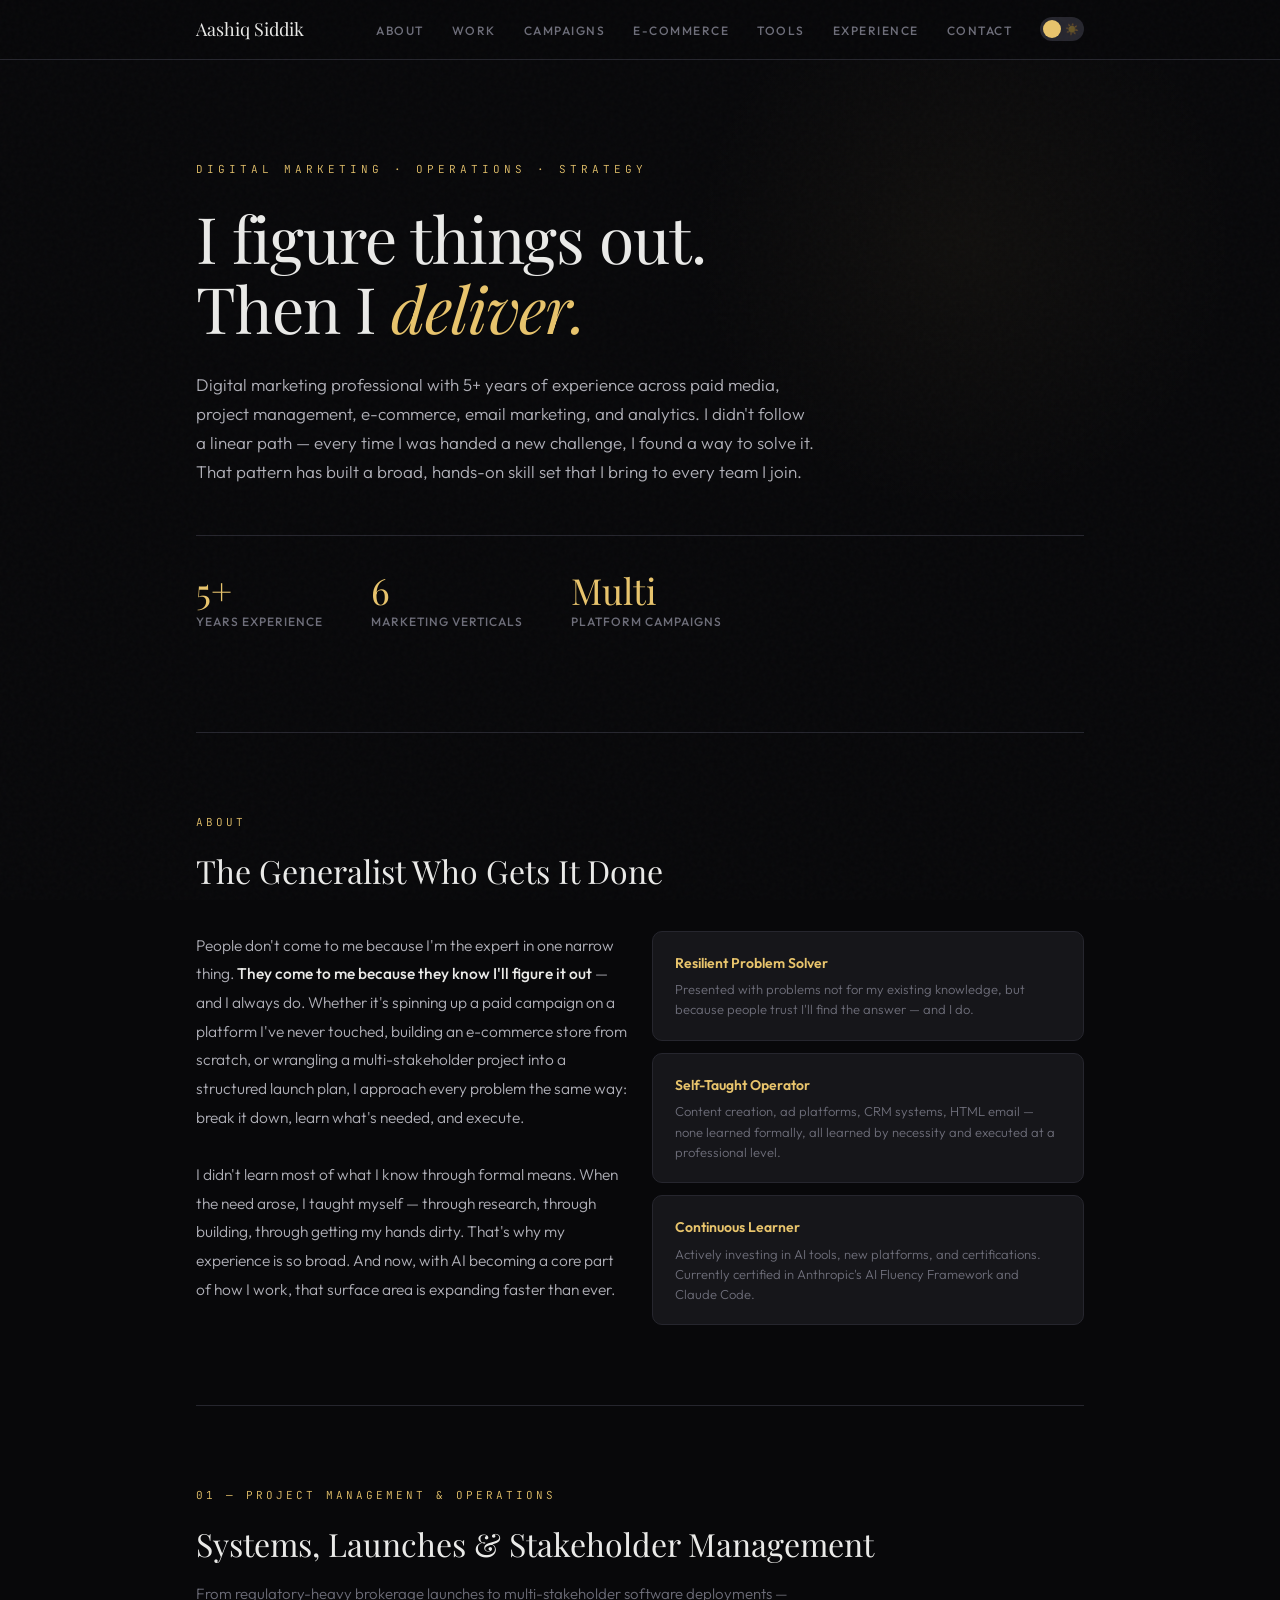
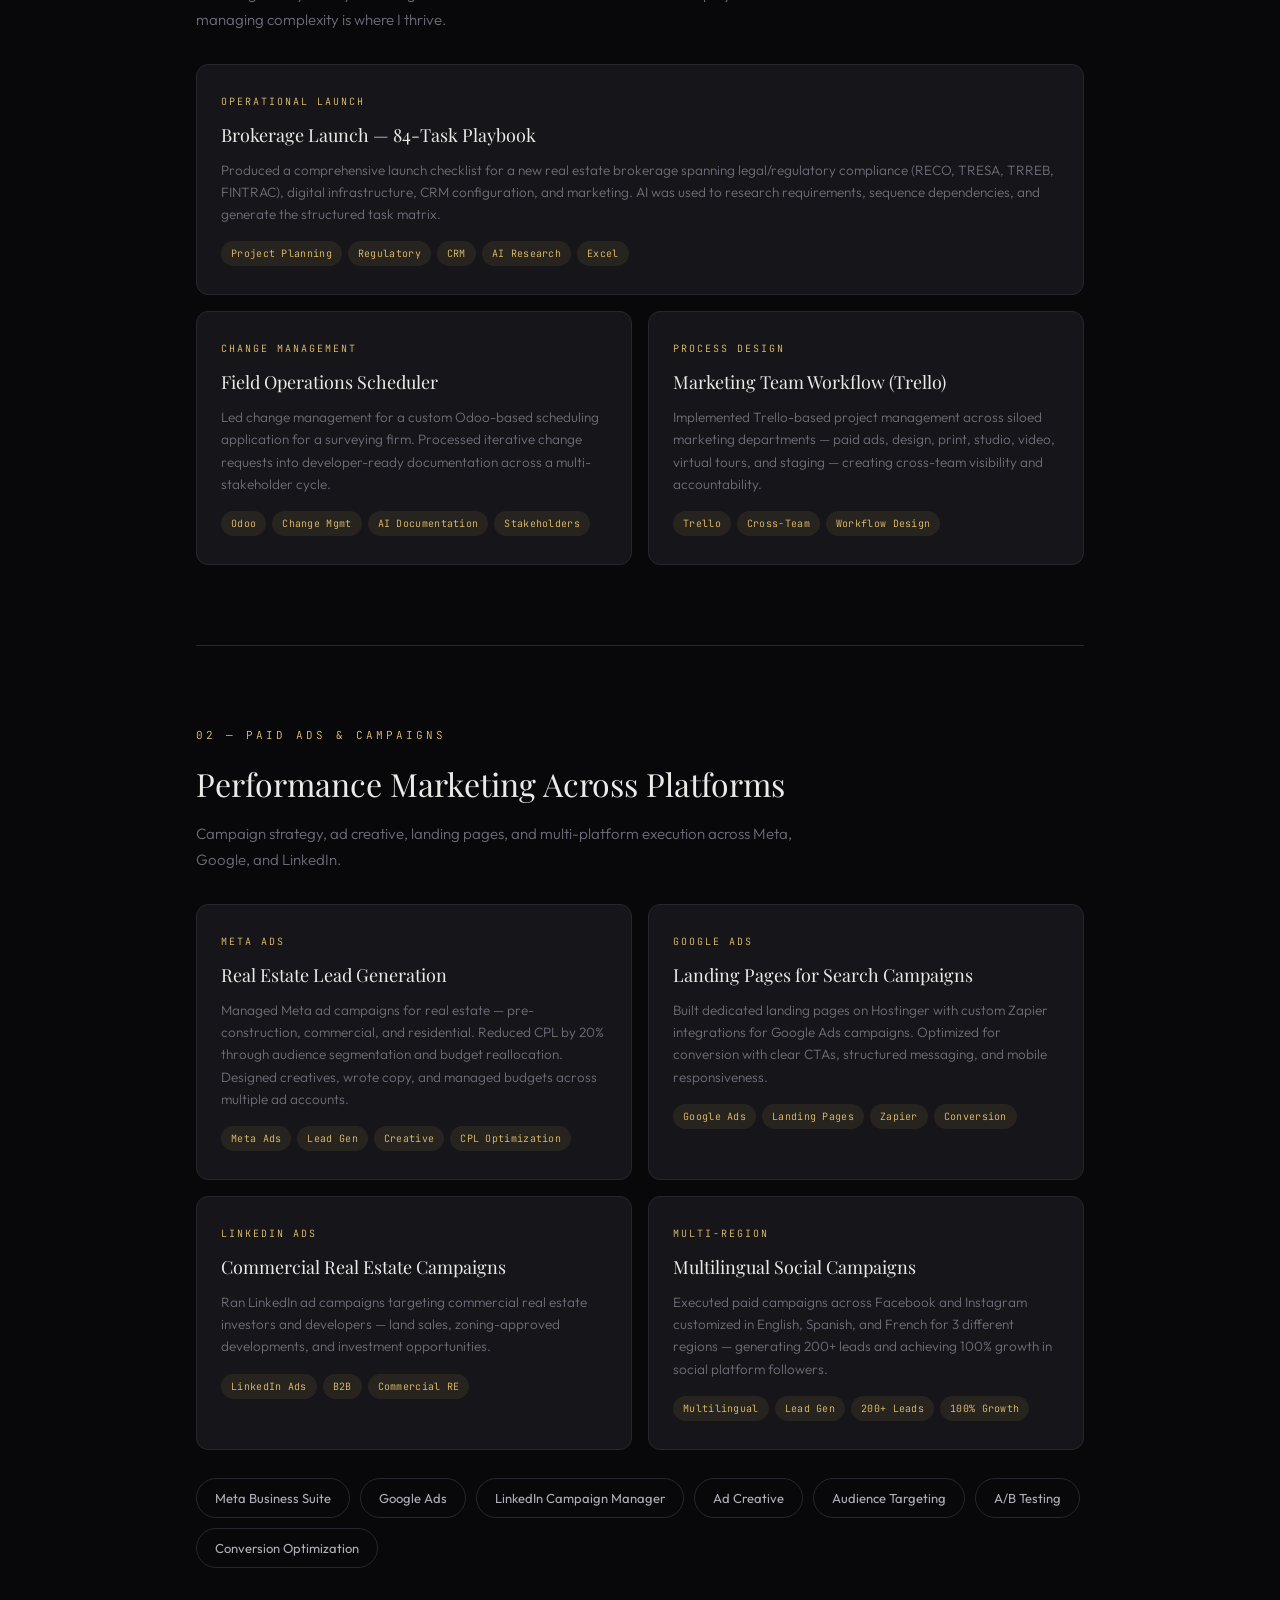
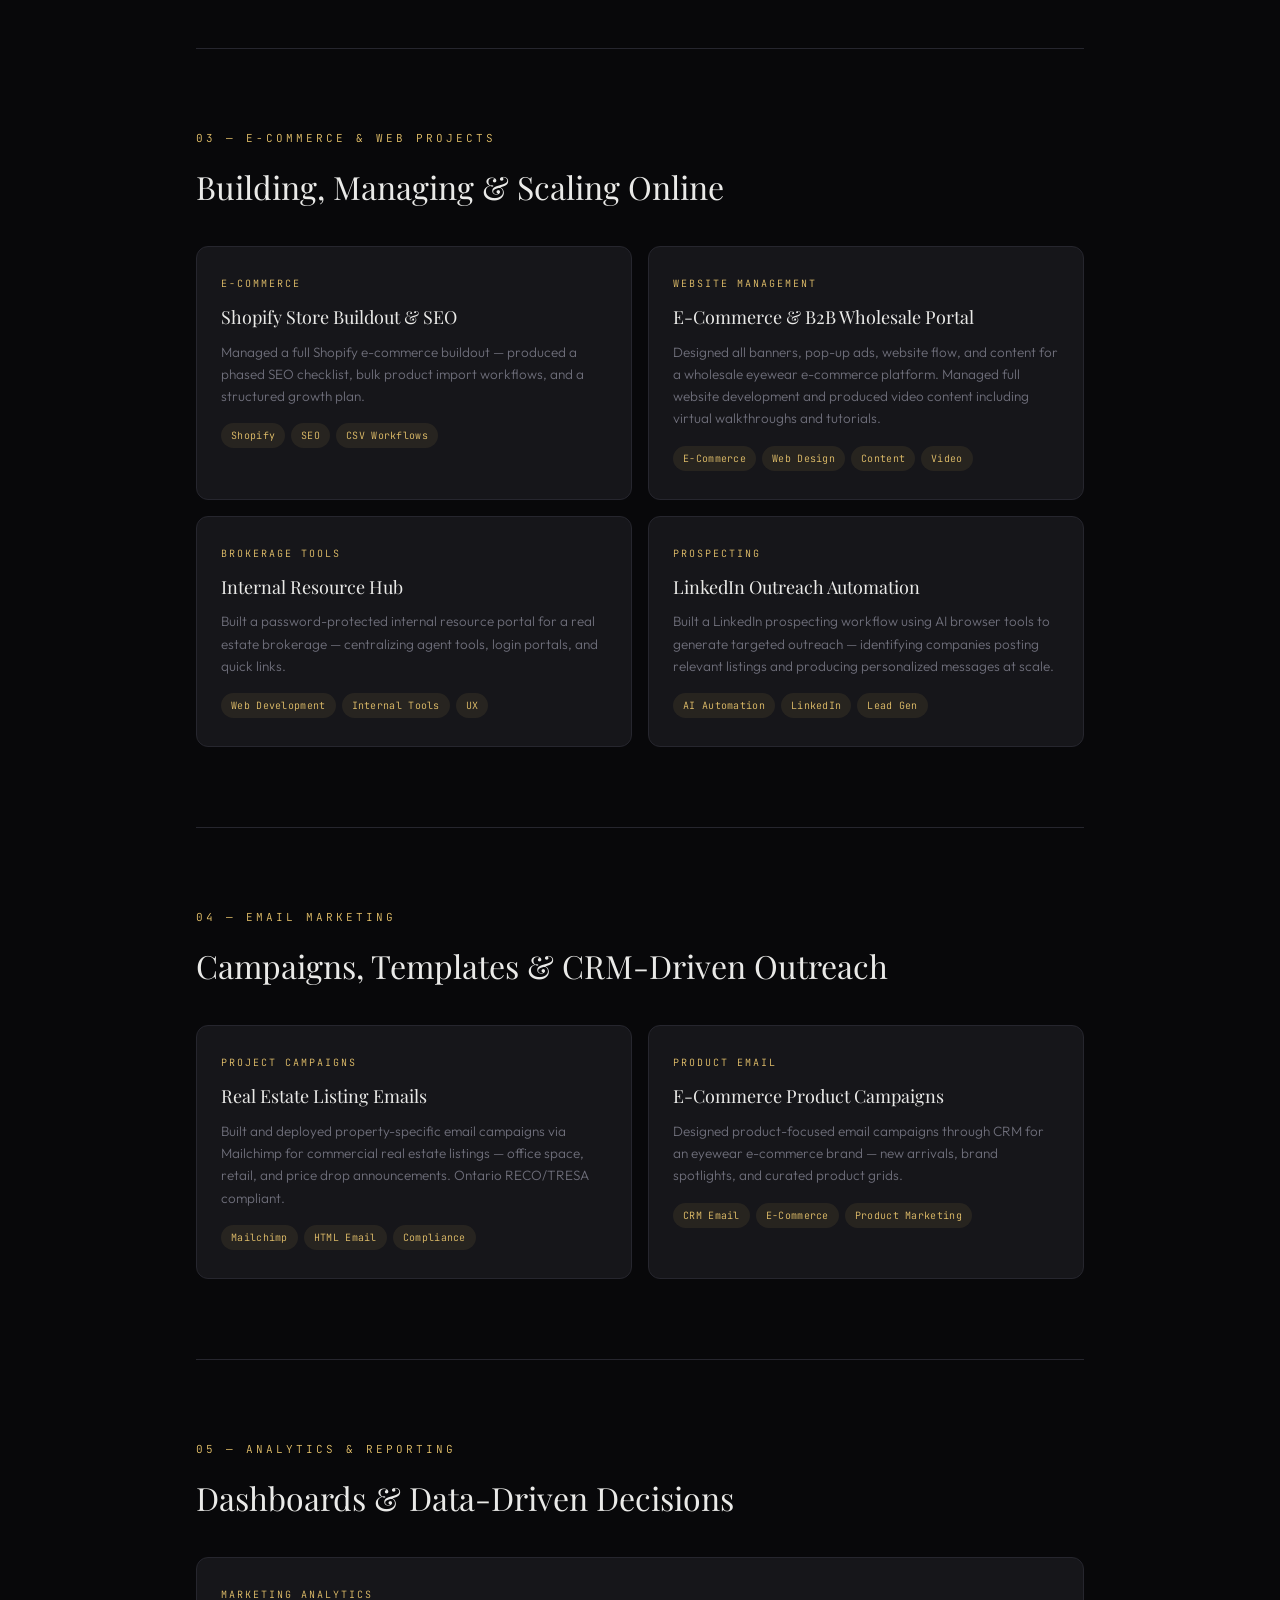
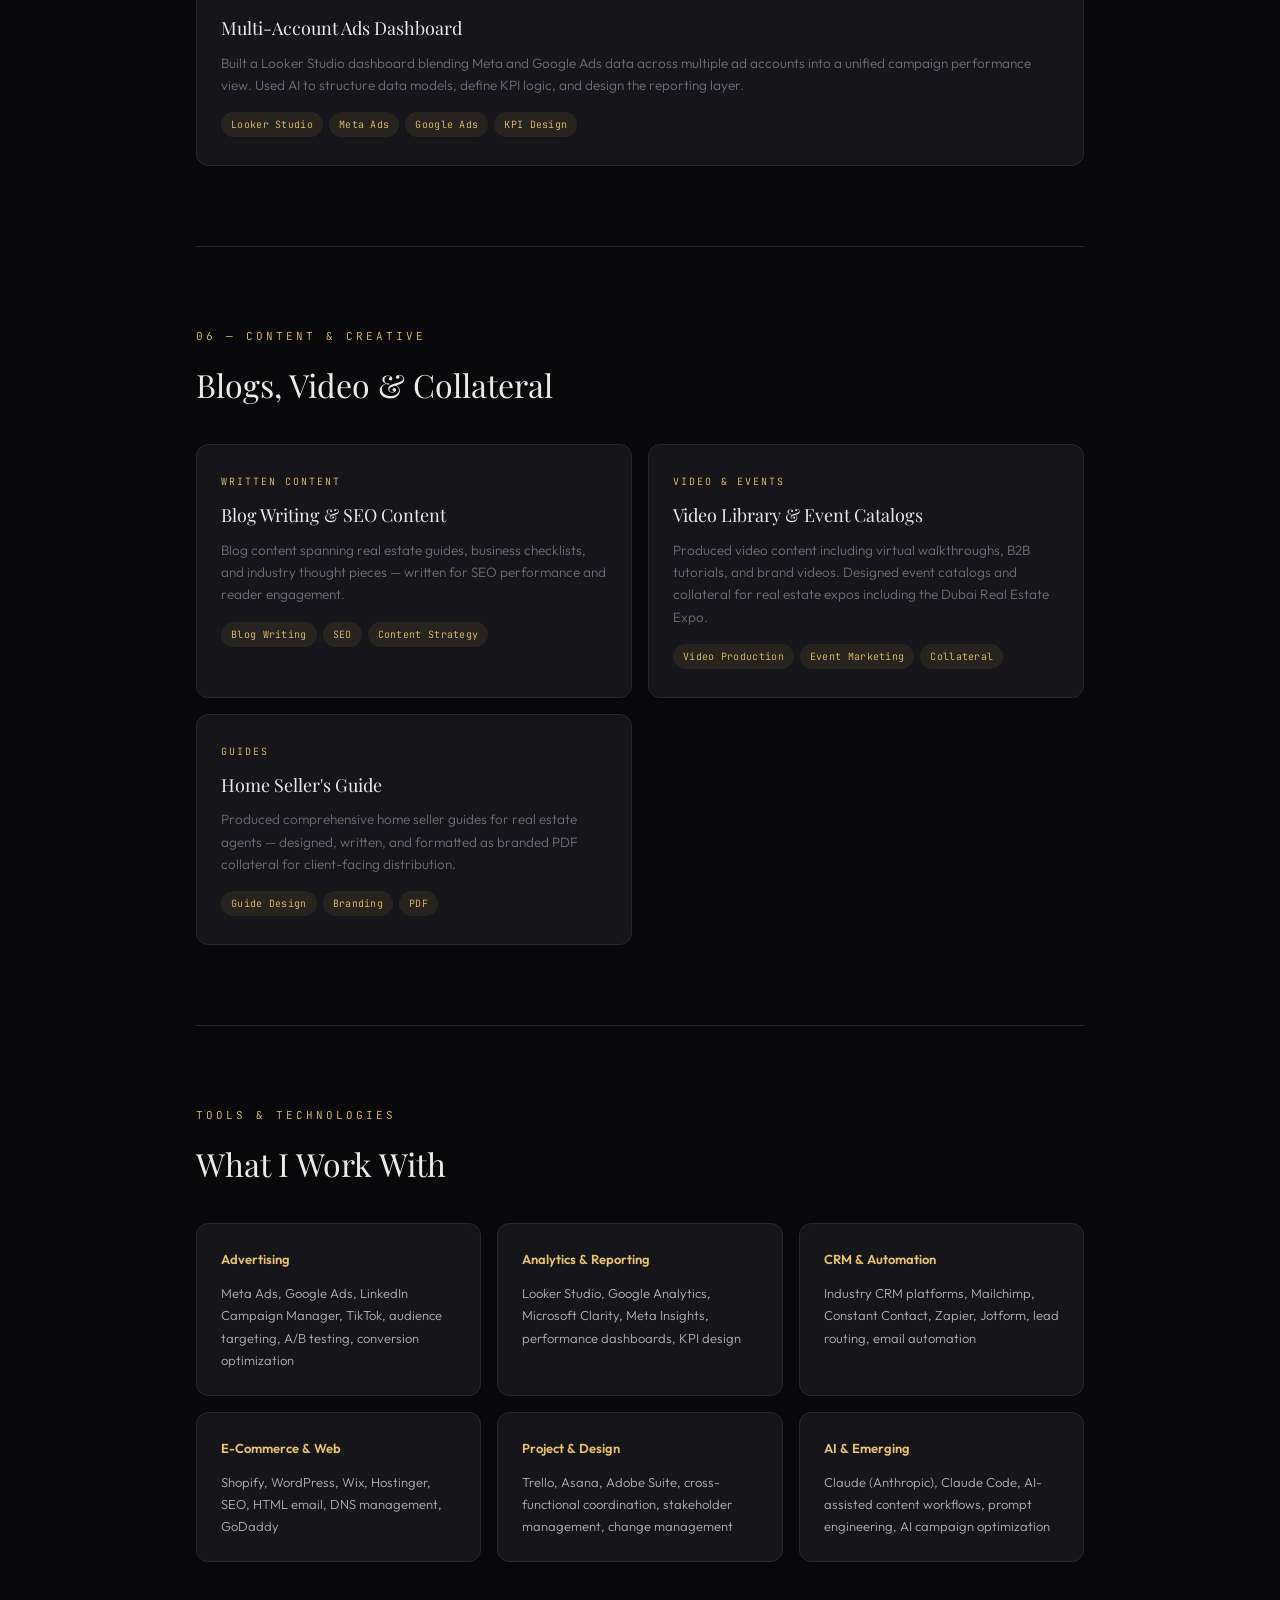
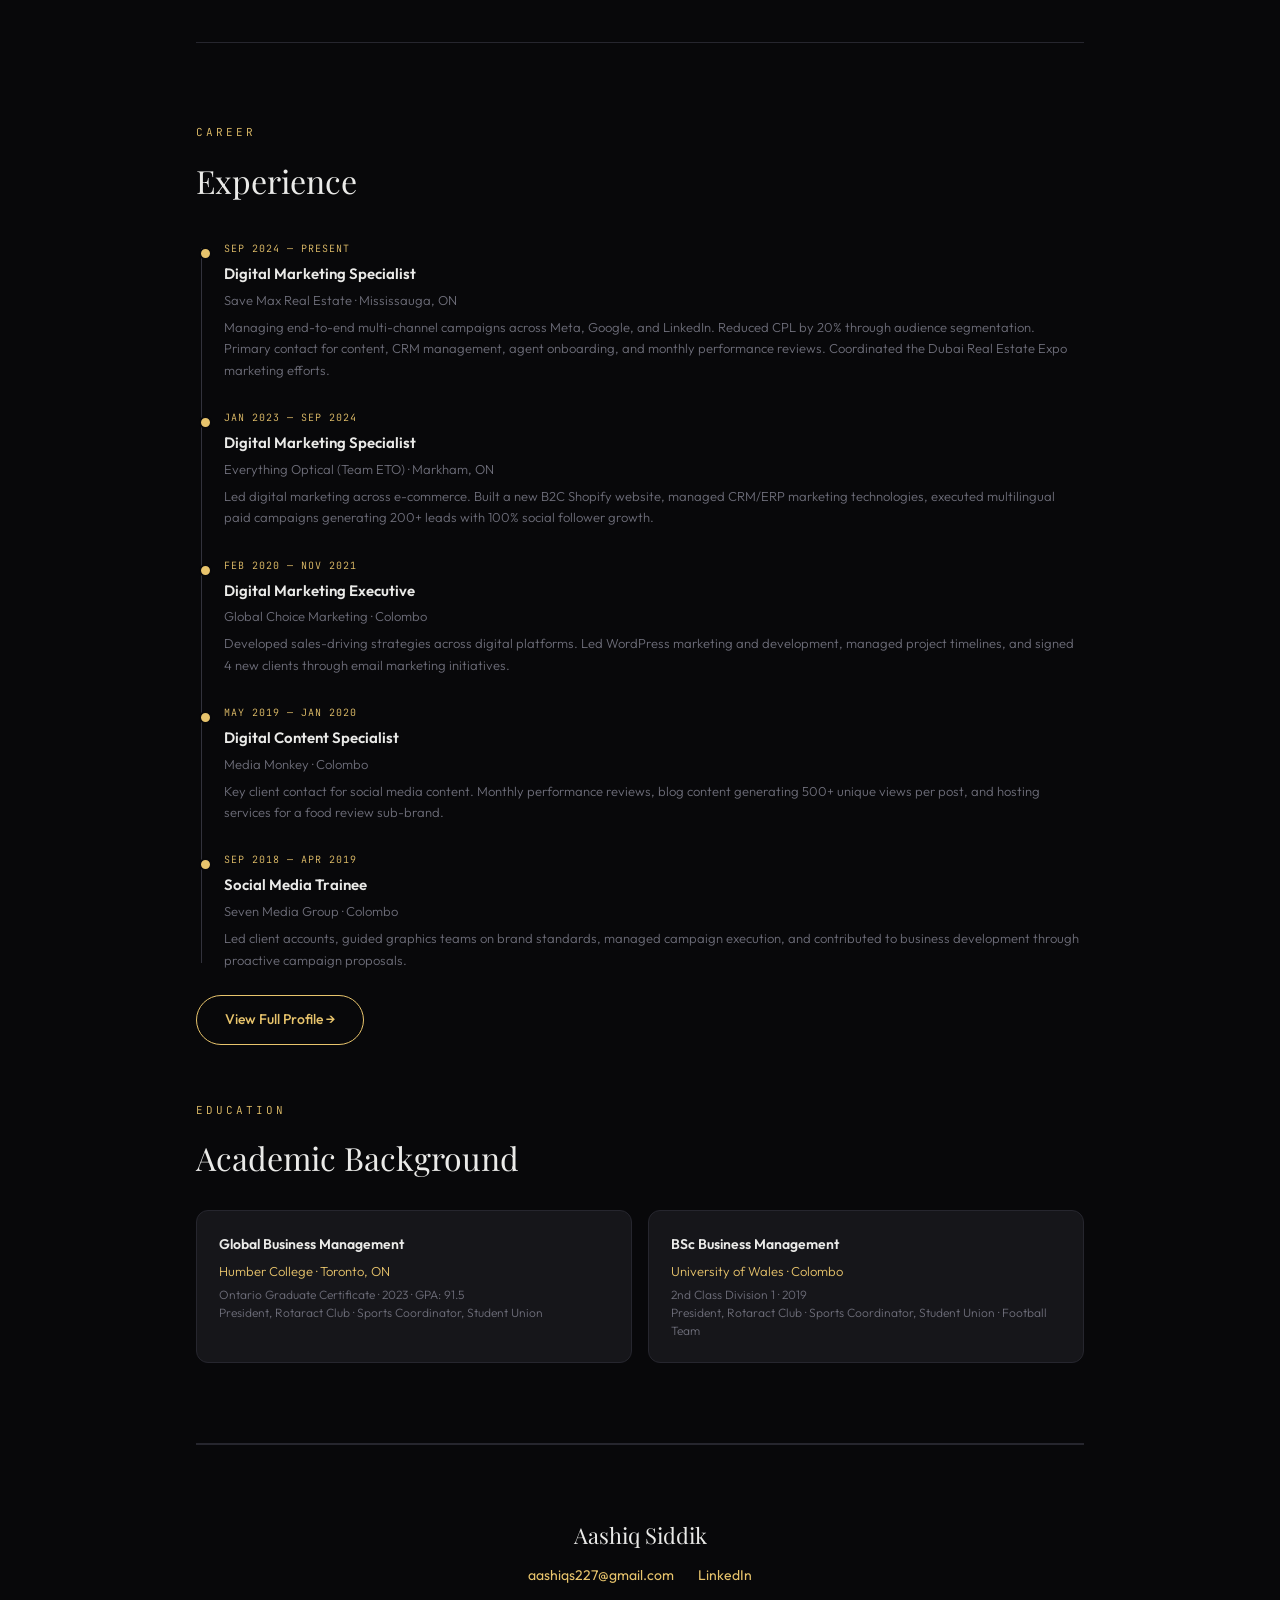
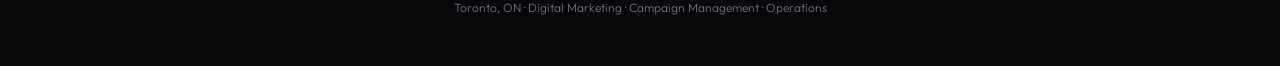
==== index.html @ 479e3bad "Add files via upload" ====
<!DOCTYPE html>
<html lang="en" data-theme="dark">
<head>
<meta charset="UTF-8">
<meta name="viewport" content="width=device-width, initial-scale=1.0">
<title>Aashiq Siddik — Marketing Portfolio</title>
<link href="https://fonts.googleapis.com/css2?family=Playfair+Display:ital,wght@0,400;0,600;1,400&family=Outfit:wght@300;400;500;600;700&family=JetBrains+Mono:wght@400;500&display=swap" rel="stylesheet">
<style>
  /* ── Theme Variables ── */
  :root {
    --transition: 0.35s ease;
  }

  [data-theme="dark"] {
    --bg: #08080A;
    --bg-card: #16161A;
    --bg-card-hover: #1C1C22;
    --border: #26262E;
    --border-light: #32323C;
    --text: #EAEAE8;
    --text-mid: #B0B0B8;
    --text-muted: #6E6E7A;
    --accent: #E8C46C;
    --accent-dim: rgba(232, 196, 108, 0.08);
    --accent-mid: rgba(232, 196, 108, 0.18);
    --nav-bg: rgba(8,8,10,0.85);
    --toggle-bg: #26262E;
    --toggle-dot: #E8C46C;
  }

  [data-theme="light"] {
    --bg: #F8F7F4;
    --bg-card: #FFFFFF;
    --bg-card-hover: #F0EFEC;
    --border: #DDD9D0;
    --border-light: #C8C4BC;
    --text: #1A1A1A;
    --text-mid: #4A4A4A;
    --text-muted: #7A7A7A;
    --accent: #A67C00;
    --accent-dim: rgba(166, 124, 0, 0.06);
    --accent-mid: rgba(166, 124, 0, 0.15);
    --nav-bg: rgba(248,247,244,0.9);
    --toggle-bg: #DDD9D0;
    --toggle-dot: #A67C00;
  }

  * { margin: 0; padding: 0; box-sizing: border-box; }
  html { scroll-behavior: smooth; }

  body {
    background: var(--bg);
    color: var(--text);
    font-family: 'Outfit', sans-serif;
    line-height: 1.7;
    overflow-x: hidden;
    font-weight: 300;
    transition: background var(--transition), color var(--transition);
  }

  .grain {
    position: fixed; top: 0; left: 0;
    width: 100%; height: 100%;
    pointer-events: none; z-index: 9999; opacity: 0.025;
    background-image: url("data:image/svg+xml,%3Csvg viewBox='0 0 256 256' xmlns='http://www.w3.org/2000/svg'%3E%3Cfilter id='n'%3E%3CfeTurbulence type='fractalNoise' baseFrequency='0.85' numOctaves='4' stitchTiles='stitch'/%3E%3C/filter%3E%3Crect width='100%25' height='100%25' filter='url(%23n)'/%3E%3C/svg%3E");
  }

  [data-theme="light"] .grain { opacity: 0.015; }

  .container { max-width: 960px; margin: 0 auto; padding: 0 36px; }

  /* ── Nav ── */
  nav {
    position: fixed; top: 0; left: 0; right: 0;
    z-index: 100;
    background: var(--nav-bg);
    backdrop-filter: blur(16px);
    border-bottom: 1px solid var(--border);
    padding: 14px 0;
    transition: background var(--transition), border var(--transition);
  }

  nav .container { display: flex; justify-content: space-between; align-items: center; }

  .nav-name {
    font-family: 'Playfair Display', serif;
    font-size: 18px;
    color: var(--text);
    transition: color var(--transition);
  }

  .nav-right { display: flex; align-items: center; gap: 28px; }

  .nav-links { display: flex; gap: 28px; list-style: none; }

  .nav-links a {
    font-size: 12px; font-weight: 500;
    letter-spacing: 1.5px; text-transform: uppercase;
    color: var(--text-muted); text-decoration: none;
    transition: color 0.3s;
  }

  .nav-links a:hover { color: var(--accent); }

  /* ── Theme Toggle ── */
  .theme-toggle {
    width: 44px; height: 24px;
    background: var(--toggle-bg);
    border-radius: 12px;
    position: relative;
    cursor: pointer;
    border: none;
    transition: background var(--transition);
    flex-shrink: 0;
  }

  .theme-toggle::after {
    content: '';
    position: absolute;
    top: 3px; left: 3px;
    width: 18px; height: 18px;
    border-radius: 50%;
    background: var(--toggle-dot);
    transition: transform var(--transition), background var(--transition);
  }

  [data-theme="light"] .theme-toggle::after { transform: translateX(20px); }

  .toggle-icon {
    position: absolute; top: 50%; transform: translateY(-50%);
    font-size: 11px; line-height: 1;
  }

  .toggle-moon { left: 6px; }
  .toggle-sun { right: 5px; }

  [data-theme="dark"] .toggle-sun { opacity: 0.3; }
  [data-theme="light"] .toggle-moon { opacity: 0.3; }

  /* ── Hero ── */
  .hero { padding: 160px 0 100px; position: relative; }

  .hero::before {
    content: '';
    position: absolute; top: -60px; right: -180px;
    width: 600px; height: 600px;
    background: radial-gradient(circle, rgba(232,196,108,0.04) 0%, transparent 65%);
    pointer-events: none;
  }

  .hero-eyebrow {
    font-family: 'JetBrains Mono', monospace;
    font-size: 11px; letter-spacing: 4px; text-transform: uppercase;
    color: var(--accent); margin-bottom: 24px;
    opacity: 0; animation: fadeUp 0.6s ease forwards;
  }

  .hero h1 {
    font-family: 'Playfair Display', serif;
    font-size: clamp(40px, 5.5vw, 64px);
    font-weight: 400; line-height: 1.1; letter-spacing: -1px;
    margin-bottom: 28px;
    opacity: 0; animation: fadeUp 0.6s ease 0.1s forwards;
  }

  .hero h1 em { font-style: italic; color: var(--accent); }

  .hero-desc {
    font-size: 17px; color: var(--text-mid); max-width: 620px; font-weight: 300;
    opacity: 0; animation: fadeUp 0.6s ease 0.2s forwards;
    transition: color var(--transition);
  }

  .hero-stats {
    display: flex; gap: 48px; margin-top: 48px;
    padding-top: 36px; border-top: 1px solid var(--border);
    opacity: 0; animation: fadeUp 0.6s ease 0.3s forwards;
    transition: border var(--transition);
  }

  .stat-num {
    font-family: 'Playfair Display', serif;
    font-size: 36px; color: var(--accent); line-height: 1; margin-bottom: 4px;
  }

  .stat-label {
    font-size: 12px; color: var(--text-muted);
    letter-spacing: 1px; text-transform: uppercase; font-weight: 500;
  }

  /* ── About ── */
  .about-grid { display: grid; grid-template-columns: 1fr 1fr; gap: 24px; margin-top: 32px; }

  .about-text { font-size: 15.5px; color: var(--text-mid); line-height: 1.85; transition: color var(--transition); }
  .about-text strong { color: var(--text); font-weight: 500; transition: color var(--transition); }

  .trait-cards { display: flex; flex-direction: column; gap: 12px; }

  .trait {
    background: var(--bg-card); border: 1px solid var(--border);
    border-radius: 10px; padding: 20px 22px;
    transition: all 0.3s ease;
  }

  .trait:hover { border-color: var(--accent-mid); background: var(--bg-card-hover); }
  .trait h4 { font-size: 14px; font-weight: 600; margin-bottom: 4px; color: var(--accent); }
  .trait p { font-size: 13px; color: var(--text-muted); line-height: 1.55; }

  /* ── Sections ── */
  section { padding: 80px 0; }

  .section-eyebrow {
    font-family: 'JetBrains Mono', monospace;
    font-size: 11px; letter-spacing: 3px; text-transform: uppercase;
    color: var(--accent); margin-bottom: 12px;
  }

  section h2 {
    font-family: 'Playfair Display', serif;
    font-size: 32px; font-weight: 400; margin-bottom: 10px;
  }

  section > .container > p,
  section > p {
    color: var(--text-muted); font-size: 15px;
    max-width: 620px; margin-bottom: 8px;
  }

  .divider { height: 1px; background: var(--border); transition: background var(--transition); }

  /* ── Cards ── */
  .cards-grid { display: grid; grid-template-columns: 1fr 1fr; gap: 16px; margin-top: 32px; }

  .card {
    background: var(--bg-card); border: 1px solid var(--border);
    border-radius: 12px; padding: 28px 24px;
    transition: all 0.35s ease; position: relative; overflow: hidden;
  }

  .card:hover { background: var(--bg-card-hover); border-color: var(--accent-mid); transform: translateY(-2px); }

  .card::before {
    content: ''; position: absolute; top: 0; left: 0;
    width: 100%; height: 2px;
    background: linear-gradient(90deg, var(--accent), transparent);
    opacity: 0; transition: opacity 0.35s;
  }

  .card:hover::before { opacity: 1; }

  .card-label {
    font-family: 'JetBrains Mono', monospace;
    font-size: 10px; letter-spacing: 2px; text-transform: uppercase;
    color: var(--accent); margin-bottom: 10px;
  }

  .card h3 { font-family: 'Playfair Display', serif; font-size: 18px; font-weight: 400; margin-bottom: 8px; }
  .card p { font-size: 13.5px; color: var(--text-muted); line-height: 1.65; margin-bottom: 16px; }
  .card.full { grid-column: 1 / -1; }

  .tags { display: flex; flex-wrap: wrap; gap: 6px; }

  .tags span {
    font-family: 'JetBrains Mono', monospace;
    font-size: 10px; padding: 4px 10px;
    background: var(--accent-dim); color: var(--accent);
    border-radius: 100px; letter-spacing: 0.3px;
    transition: background var(--transition);
  }

  /* ── Skills Strip ── */
  .skills-strip { display: flex; flex-wrap: wrap; gap: 10px; margin-top: 28px; }

  .skills-strip span {
    font-size: 13px; font-weight: 400; padding: 8px 18px;
    border: 1px solid var(--border); border-radius: 100px;
    color: var(--text-mid); transition: all 0.3s;
  }

  .skills-strip span:hover { border-color: var(--accent); color: var(--accent); }

  /* ── Tools Grid ── */
  .tools-grid { display: grid; grid-template-columns: repeat(3, 1fr); gap: 16px; margin-top: 32px; }

  .tool-group {
    background: var(--bg-card); border: 1px solid var(--border);
    border-radius: 12px; padding: 24px; transition: all var(--transition);
  }

  .tool-group h4 { font-size: 13px; font-weight: 600; color: var(--accent); margin-bottom: 12px; }
  .tool-group p { font-size: 13px; color: var(--text-mid); line-height: 1.7; }

  /* ── Timeline ── */
  .timeline { margin-top: 32px; position: relative; padding-left: 28px; }

  .timeline::before {
    content: ''; position: absolute;
    left: 5px; top: 8px; bottom: 8px;
    width: 1px; background: var(--border-light);
    transition: background var(--transition);
  }

  .tl-item { position: relative; padding-bottom: 28px; }
  .tl-item:last-child { padding-bottom: 0; }

  .tl-item::before {
    content: ''; position: absolute;
    left: -25px; top: 7px;
    width: 9px; height: 9px; border-radius: 50%;
    background: var(--accent); border: 2px solid var(--bg);
    transition: border-color var(--transition);
  }

  .tl-date {
    font-family: 'JetBrains Mono', monospace;
    font-size: 10px; color: var(--accent); letter-spacing: 1px; margin-bottom: 4px;
  }

  .tl-role { font-size: 15px; font-weight: 600; color: var(--text); margin-bottom: 2px; }
  .tl-company { font-size: 13px; color: var(--text-muted); margin-bottom: 6px; }
  .tl-desc { font-size: 13px; color: var(--text-muted); line-height: 1.65; }

  /* ── Education ── */
  .edu-grid { display: grid; grid-template-columns: 1fr 1fr; gap: 16px; margin-top: 24px; }

  .edu-card {
    background: var(--bg-card); border: 1px solid var(--border);
    border-radius: 12px; padding: 22px; transition: all var(--transition);
  }

  .edu-card h4 { font-size: 14px; font-weight: 600; color: var(--text); margin-bottom: 3px; }
  .edu-card .edu-school { font-size: 13px; color: var(--accent); margin-bottom: 4px; }
  .edu-card .edu-detail { font-size: 12px; color: var(--text-muted); line-height: 1.5; }

  /* ── CTA Link ── */
  .full-profile-cta {
    display: inline-block;
    margin-top: 24px;
    font-size: 14px; font-weight: 500;
    color: var(--accent);
    text-decoration: none;
    border: 1px solid var(--accent);
    padding: 12px 28px;
    border-radius: 100px;
    transition: all 0.3s;
  }

  .full-profile-cta:hover {
    background: var(--accent);
    color: var(--bg);
  }

  /* ── Footer ── */
  .footer {
    padding: 72px 0 48px; text-align: center;
    border-top: 1px solid var(--border);
    transition: border var(--transition);
  }

  .footer-name { font-family: 'Playfair Display', serif; font-size: 22px; margin-bottom: 10px; }

  .footer-links { display: flex; justify-content: center; gap: 24px; margin-bottom: 10px; }

  .footer-links a {
    font-size: 14px; color: var(--accent); text-decoration: none;
    font-weight: 400; transition: opacity 0.3s;
  }

  .footer-links a:hover { opacity: 0.7; }
  .footer-note { font-size: 12px; color: var(--text-muted); }

  /* ── Animations ── */
  @keyframes fadeUp {
    from { opacity: 0; transform: translateY(18px); }
    to { opacity: 1; transform: translateY(0); }
  }

  /* ── Mobile ── */
  @media (max-width: 768px) {
    .container { padding: 0 20px; }
    .hero { padding: 120px 0 60px; }
    .hero-stats { flex-wrap: wrap; gap: 28px; }
    .about-grid { grid-template-columns: 1fr; }
    .cards-grid { grid-template-columns: 1fr; }
    .tools-grid { grid-template-columns: 1fr; }
    .edu-grid { grid-template-columns: 1fr; }
    .nav-links { display: none; }
  }
</style>
</head>
<body>
<div class="grain"></div>

<nav>
  <div class="container">
    <div class="nav-name">Aashiq Siddik</div>
    <div class="nav-right">
      <ul class="nav-links">
        <li><a href="#about">About</a></li>
        <li><a href="#projects">Work</a></li>
        <li><a href="#ads">Campaigns</a></li>
        <li><a href="#ecommerce">E-Commerce</a></li>
        <li><a href="#tools">Tools</a></li>
        <li><a href="#experience">Experience</a></li>
        <li><a href="#contact">Contact</a></li>
      </ul>
      <button class="theme-toggle" onclick="toggleTheme()" aria-label="Toggle theme">
        <span class="toggle-icon toggle-moon">🌙</span>
        <span class="toggle-icon toggle-sun">☀️</span>
      </button>
    </div>
  </div>
</nav>

<div class="container">

  <!-- HERO -->
  <div class="hero">
    <div class="hero-eyebrow">Digital Marketing &middot; Operations &middot; Strategy</div>
    <h1>I figure things out.<br>Then I <em>deliver.</em></h1>
    <p class="hero-desc">Digital marketing professional with 5+ years of experience across paid media, project management, e-commerce, email marketing, and analytics. I didn't follow a linear path — every time I was handed a new challenge, I found a way to solve it. That pattern has built a broad, hands-on skill set that I bring to every team I join.</p>
    <div class="hero-stats">
      <div>
        <div class="stat-num">5+</div>
        <div class="stat-label">Years Experience</div>
      </div>
      <div>
        <div class="stat-num">6</div>
        <div class="stat-label">Marketing Verticals</div>
      </div>
      <div>
        <div class="stat-num">Multi</div>
        <div class="stat-label">Platform Campaigns</div>
      </div>
    </div>
  </div>

  <div class="divider"></div>

  <!-- ABOUT -->
  <section id="about">
    <div class="section-eyebrow">About</div>
    <h2>The Generalist Who Gets It Done</h2>
    <div class="about-grid">
      <div class="about-text">
        <p>People don't come to me because I'm the expert in one narrow thing. <strong>They come to me because they know I'll figure it out</strong> — and I always do. Whether it's spinning up a paid campaign on a platform I've never touched, building an e-commerce store from scratch, or wrangling a multi-stakeholder project into a structured launch plan, I approach every problem the same way: break it down, learn what's needed, and execute.</p>
        <br>
        <p>I didn't learn most of what I know through formal means. When the need arose, I taught myself — through research, through building, through getting my hands dirty. That's why my experience is so broad. And now, with AI becoming a core part of how I work, that surface area is expanding faster than ever.</p>
      </div>
      <div class="trait-cards">
        <div class="trait">
          <h4>Resilient Problem Solver</h4>
          <p>Presented with problems not for my existing knowledge, but because people trust I'll find the answer — and I do.</p>
        </div>
        <div class="trait">
          <h4>Self-Taught Operator</h4>
          <p>Content creation, ad platforms, CRM systems, HTML email — none learned formally, all learned by necessity and executed at a professional level.</p>
        </div>
        <div class="trait">
          <h4>Continuous Learner</h4>
          <p>Actively investing in AI tools, new platforms, and certifications. Currently certified in Anthropic's AI Fluency Framework and Claude Code.</p>
        </div>
      </div>
    </div>
  </section>

  <div class="divider"></div>

  <!-- 01 PROJECT MANAGEMENT -->
  <section id="projects">
    <div class="section-eyebrow">01 &mdash; Project Management & Operations</div>
    <h2>Systems, Launches & Stakeholder Management</h2>
    <p>From regulatory-heavy brokerage launches to multi-stakeholder software deployments — managing complexity is where I thrive.</p>
    <div class="cards-grid">
      <div class="card full">
        <div class="card-label">Operational Launch</div>
        <h3>Brokerage Launch — 84-Task Playbook</h3>
        <p>Produced a comprehensive launch checklist for a new real estate brokerage spanning legal/regulatory compliance (RECO, TRESA, TRREB, FINTRAC), digital infrastructure, CRM configuration, and marketing. AI was used to research requirements, sequence dependencies, and generate the structured task matrix.</p>
        <div class="tags">
          <span>Project Planning</span><span>Regulatory</span><span>CRM</span><span>AI Research</span><span>Excel</span>
        </div>
      </div>
      <div class="card">
        <div class="card-label">Change Management</div>
        <h3>Field Operations Scheduler</h3>
        <p>Led change management for a custom Odoo-based scheduling application for a surveying firm. Processed iterative change requests into developer-ready documentation across a multi-stakeholder cycle.</p>
        <div class="tags">
          <span>Odoo</span><span>Change Mgmt</span><span>AI Documentation</span><span>Stakeholders</span>
        </div>
      </div>
      <div class="card">
        <div class="card-label">Process Design</div>
        <h3>Marketing Team Workflow (Trello)</h3>
        <p>Implemented Trello-based project management across siloed marketing departments — paid ads, design, print, studio, video, virtual tours, and staging — creating cross-team visibility and accountability.</p>
        <div class="tags">
          <span>Trello</span><span>Cross-Team</span><span>Workflow Design</span>
        </div>
      </div>
    </div>
  </section>

  <div class="divider"></div>

  <!-- 02 PAID ADS -->
  <section id="ads">
    <div class="section-eyebrow">02 &mdash; Paid Ads & Campaigns</div>
    <h2>Performance Marketing Across Platforms</h2>
    <p>Campaign strategy, ad creative, landing pages, and multi-platform execution across Meta, Google, and LinkedIn.</p>
    <div class="cards-grid">
      <div class="card">
        <div class="card-label">Meta Ads</div>
        <h3>Real Estate Lead Generation</h3>
        <p>Managed Meta ad campaigns for real estate — pre-construction, commercial, and residential. Reduced CPL by 20% through audience segmentation and budget reallocation. Designed creatives, wrote copy, and managed budgets across multiple ad accounts.</p>
        <div class="tags">
          <span>Meta Ads</span><span>Lead Gen</span><span>Creative</span><span>CPL Optimization</span>
        </div>
      </div>
      <div class="card">
        <div class="card-label">Google Ads</div>
        <h3>Landing Pages for Search Campaigns</h3>
        <p>Built dedicated landing pages on Hostinger with custom Zapier integrations for Google Ads campaigns. Optimized for conversion with clear CTAs, structured messaging, and mobile responsiveness.</p>
        <div class="tags">
          <span>Google Ads</span><span>Landing Pages</span><span>Zapier</span><span>Conversion</span>
        </div>
      </div>
      <div class="card">
        <div class="card-label">LinkedIn Ads</div>
        <h3>Commercial Real Estate Campaigns</h3>
        <p>Ran LinkedIn ad campaigns targeting commercial real estate investors and developers — land sales, zoning-approved developments, and investment opportunities.</p>
        <div class="tags">
          <span>LinkedIn Ads</span><span>B2B</span><span>Commercial RE</span>
        </div>
      </div>
      <div class="card">
        <div class="card-label">Multi-Region</div>
        <h3>Multilingual Social Campaigns</h3>
        <p>Executed paid campaigns across Facebook and Instagram customized in English, Spanish, and French for 3 different regions — generating 200+ leads and achieving 100% growth in social platform followers.</p>
        <div class="tags">
          <span>Multilingual</span><span>Lead Gen</span><span>200+ Leads</span><span>100% Growth</span>
        </div>
      </div>
    </div>
    <div class="skills-strip">
      <span>Meta Business Suite</span><span>Google Ads</span><span>LinkedIn Campaign Manager</span><span>Ad Creative</span><span>Audience Targeting</span><span>A/B Testing</span><span>Conversion Optimization</span>
    </div>
  </section>

  <div class="divider"></div>

  <!-- 03 E-COMMERCE -->
  <section id="ecommerce">
    <div class="section-eyebrow">03 &mdash; E-Commerce & Web Projects</div>
    <h2>Building, Managing & Scaling Online</h2>
    <div class="cards-grid">
      <div class="card">
        <div class="card-label">E-Commerce</div>
        <h3>Shopify Store Buildout & SEO</h3>
        <p>Managed a full Shopify e-commerce buildout — produced a phased SEO checklist, bulk product import workflows, and a structured growth plan.</p>
        <div class="tags">
          <span>Shopify</span><span>SEO</span><span>CSV Workflows</span>
        </div>
      </div>
      <div class="card">
        <div class="card-label">Website Management</div>
        <h3>E-Commerce &amp; B2B Wholesale Portal</h3>
        <p>Designed all banners, pop-up ads, website flow, and content for a wholesale eyewear e-commerce platform. Managed full website development and produced video content including virtual walkthroughs and tutorials.</p>
        <div class="tags">
          <span>E-Commerce</span><span>Web Design</span><span>Content</span><span>Video</span>
        </div>
      </div>
      <div class="card">
        <div class="card-label">Brokerage Tools</div>
        <h3>Internal Resource Hub</h3>
        <p>Built a password-protected internal resource portal for a real estate brokerage — centralizing agent tools, login portals, and quick links.</p>
        <div class="tags">
          <span>Web Development</span><span>Internal Tools</span><span>UX</span>
        </div>
      </div>
      <div class="card">
        <div class="card-label">Prospecting</div>
        <h3>LinkedIn Outreach Automation</h3>
        <p>Built a LinkedIn prospecting workflow using AI browser tools to generate targeted outreach — identifying companies posting relevant listings and producing personalized messages at scale.</p>
        <div class="tags">
          <span>AI Automation</span><span>LinkedIn</span><span>Lead Gen</span>
        </div>
      </div>
    </div>
  </section>

  <div class="divider"></div>

  <!-- 04 EMAIL -->
  <section id="email">
    <div class="section-eyebrow">04 &mdash; Email Marketing</div>
    <h2>Campaigns, Templates & CRM-Driven Outreach</h2>
    <div class="cards-grid">
      <div class="card">
        <div class="card-label">Project Campaigns</div>
        <h3>Real Estate Listing Emails</h3>
        <p>Built and deployed property-specific email campaigns via Mailchimp for commercial real estate listings — office space, retail, and price drop announcements. Ontario RECO/TRESA compliant.</p>
        <div class="tags">
          <span>Mailchimp</span><span>HTML Email</span><span>Compliance</span>
        </div>
      </div>
      <div class="card">
        <div class="card-label">Product Email</div>
        <h3>E-Commerce Product Campaigns</h3>
        <p>Designed product-focused email campaigns through CRM for an eyewear e-commerce brand — new arrivals, brand spotlights, and curated product grids.</p>
        <div class="tags">
          <span>CRM Email</span><span>E-Commerce</span><span>Product Marketing</span>
        </div>
      </div>
    </div>
  </section>

  <div class="divider"></div>

  <!-- 05 ANALYTICS -->
  <section>
    <div class="section-eyebrow">05 &mdash; Analytics & Reporting</div>
    <h2>Dashboards & Data-Driven Decisions</h2>
    <div class="cards-grid">
      <div class="card full">
        <div class="card-label">Marketing Analytics</div>
        <h3>Multi-Account Ads Dashboard</h3>
        <p>Built a Looker Studio dashboard blending Meta and Google Ads data across multiple ad accounts into a unified campaign performance view. Used AI to structure data models, define KPI logic, and design the reporting layer.</p>
        <div class="tags">
          <span>Looker Studio</span><span>Meta Ads</span><span>Google Ads</span><span>KPI Design</span>
        </div>
      </div>
    </div>
  </section>

  <div class="divider"></div>

  <!-- 06 CONTENT -->
  <section>
    <div class="section-eyebrow">06 &mdash; Content & Creative</div>
    <h2>Blogs, Video & Collateral</h2>
    <div class="cards-grid">
      <div class="card">
        <div class="card-label">Written Content</div>
        <h3>Blog Writing & SEO Content</h3>
        <p>Blog content spanning real estate guides, business checklists, and industry thought pieces — written for SEO performance and reader engagement.</p>
        <div class="tags"><span>Blog Writing</span><span>SEO</span><span>Content Strategy</span></div>
      </div>
      <div class="card">
        <div class="card-label">Video & Events</div>
        <h3>Video Library & Event Catalogs</h3>
        <p>Produced video content including virtual walkthroughs, B2B tutorials, and brand videos. Designed event catalogs and collateral for real estate expos including the Dubai Real Estate Expo.</p>
        <div class="tags"><span>Video Production</span><span>Event Marketing</span><span>Collateral</span></div>
      </div>
      <div class="card">
        <div class="card-label">Guides</div>
        <h3>Home Seller's Guide</h3>
        <p>Produced comprehensive home seller guides for real estate agents — designed, written, and formatted as branded PDF collateral for client-facing distribution.</p>
        <div class="tags"><span>Guide Design</span><span>Branding</span><span>PDF</span></div>
      </div>
    </div>
  </section>

  <div class="divider"></div>

  <!-- TOOLS -->
  <section id="tools">
    <div class="section-eyebrow">Tools & Technologies</div>
    <h2>What I Work With</h2>
    <div class="tools-grid">
      <div class="tool-group">
        <h4>Advertising</h4>
        <p>Meta Ads, Google Ads, LinkedIn Campaign Manager, TikTok, audience targeting, A/B testing, conversion optimization</p>
      </div>
      <div class="tool-group">
        <h4>Analytics & Reporting</h4>
        <p>Looker Studio, Google Analytics, Microsoft Clarity, Meta Insights, performance dashboards, KPI design</p>
      </div>
      <div class="tool-group">
        <h4>CRM & Automation</h4>
        <p>Industry CRM platforms, Mailchimp, Constant Contact, Zapier, Jotform, lead routing, email automation</p>
      </div>
      <div class="tool-group">
        <h4>E-Commerce & Web</h4>
        <p>Shopify, WordPress, Wix, Hostinger, SEO, HTML email, DNS management, GoDaddy</p>
      </div>
      <div class="tool-group">
        <h4>Project & Design</h4>
        <p>Trello, Asana, Adobe Suite, cross-functional coordination, stakeholder management, change management</p>
      </div>
      <div class="tool-group">
        <h4>AI & Emerging</h4>
        <p>Claude (Anthropic), Claude Code, AI-assisted content workflows, prompt engineering, AI campaign optimization</p>
      </div>
    </div>
  </section>

  <div class="divider"></div>

  <!-- EXPERIENCE -->
  <section id="experience">
    <div class="section-eyebrow">Career</div>
    <h2>Experience</h2>
    <div class="timeline">
      <div class="tl-item">
        <div class="tl-date">SEP 2024 &mdash; PRESENT</div>
        <div class="tl-role">Digital Marketing Specialist</div>
        <div class="tl-company">Save Max Real Estate &middot; Mississauga, ON</div>
        <div class="tl-desc">Managing end-to-end multi-channel campaigns across Meta, Google, and LinkedIn. Reduced CPL by 20% through audience segmentation. Primary contact for content, CRM management, agent onboarding, and monthly performance reviews. Coordinated the Dubai Real Estate Expo marketing efforts.</div>
      </div>
      <div class="tl-item">
        <div class="tl-date">JAN 2023 &mdash; SEP 2024</div>
        <div class="tl-role">Digital Marketing Specialist</div>
        <div class="tl-company">Everything Optical (Team ETO) &middot; Markham, ON</div>
        <div class="tl-desc">Led digital marketing across e-commerce. Built a new B2C Shopify website, managed CRM/ERP marketing technologies, executed multilingual paid campaigns generating 200+ leads with 100% social follower growth.</div>
      </div>
      <div class="tl-item">
        <div class="tl-date">FEB 2020 &mdash; NOV 2021</div>
        <div class="tl-role">Digital Marketing Executive</div>
        <div class="tl-company">Global Choice Marketing &middot; Colombo</div>
        <div class="tl-desc">Developed sales-driving strategies across digital platforms. Led WordPress marketing and development, managed project timelines, and signed 4 new clients through email marketing initiatives.</div>
      </div>
      <div class="tl-item">
        <div class="tl-date">MAY 2019 &mdash; JAN 2020</div>
        <div class="tl-role">Digital Content Specialist</div>
        <div class="tl-company">Media Monkey &middot; Colombo</div>
        <div class="tl-desc">Key client contact for social media content. Monthly performance reviews, blog content generating 500+ unique views per post, and hosting services for a food review sub-brand.</div>
      </div>
      <div class="tl-item">
        <div class="tl-date">SEP 2018 &mdash; APR 2019</div>
        <div class="tl-role">Social Media Trainee</div>
        <div class="tl-company">Seven Media Group &middot; Colombo</div>
        <div class="tl-desc">Led client accounts, guided graphics teams on brand standards, managed campaign execution, and contributed to business development through proactive campaign proposals.</div>
      </div>
    </div>

    <a href="full-profile.html" class="full-profile-cta">View Full Profile &rarr;</a>

    <!-- EDUCATION -->
    <div style="margin-top: 56px;">
      <div class="section-eyebrow">Education</div>
      <h2>Academic Background</h2>
      <div class="edu-grid">
        <div class="edu-card">
          <h4>Global Business Management</h4>
          <div class="edu-school">Humber College &middot; Toronto, ON</div>
          <div class="edu-detail">Ontario Graduate Certificate &middot; 2023 &middot; GPA: 91.5<br>President, Rotaract Club &middot; Sports Coordinator, Student Union</div>
        </div>
        <div class="edu-card">
          <h4>BSc Business Management</h4>
          <div class="edu-school">University of Wales &middot; Colombo</div>
          <div class="edu-detail">2nd Class Division 1 &middot; 2019<br>President, Rotaract Club &middot; Sports Coordinator, Student Union &middot; Football Team</div>
        </div>
      </div>
    </div>
  </section>

  <div class="divider"></div>

  <!-- FOOTER -->
  <div class="footer" id="contact">
    <div class="footer-name">Aashiq Siddik</div>
    <div class="footer-links">
      <a href="mailto:aashiqs227@gmail.com">aashiqs227@gmail.com</a>
      <a href="https://www.linkedin.com/in/aashiq-siddik" target="_blank">LinkedIn</a>
    </div>
    <p class="footer-note">Toronto, ON &middot; Digital Marketing &middot; Campaign Management &middot; Operations</p>
  </div>

</div>

<script>
function toggleTheme() {
  const html = document.documentElement;
  const current = html.getAttribute('data-theme');
  const next = current === 'dark' ? 'light' : 'dark';
  html.setAttribute('data-theme', next);
  localStorage.setItem('theme', next);
}

// Load saved preference
const saved = localStorage.getItem('theme');
if (saved) document.documentElement.setAttribute('data-theme', saved);
</script>

</body>
</html>
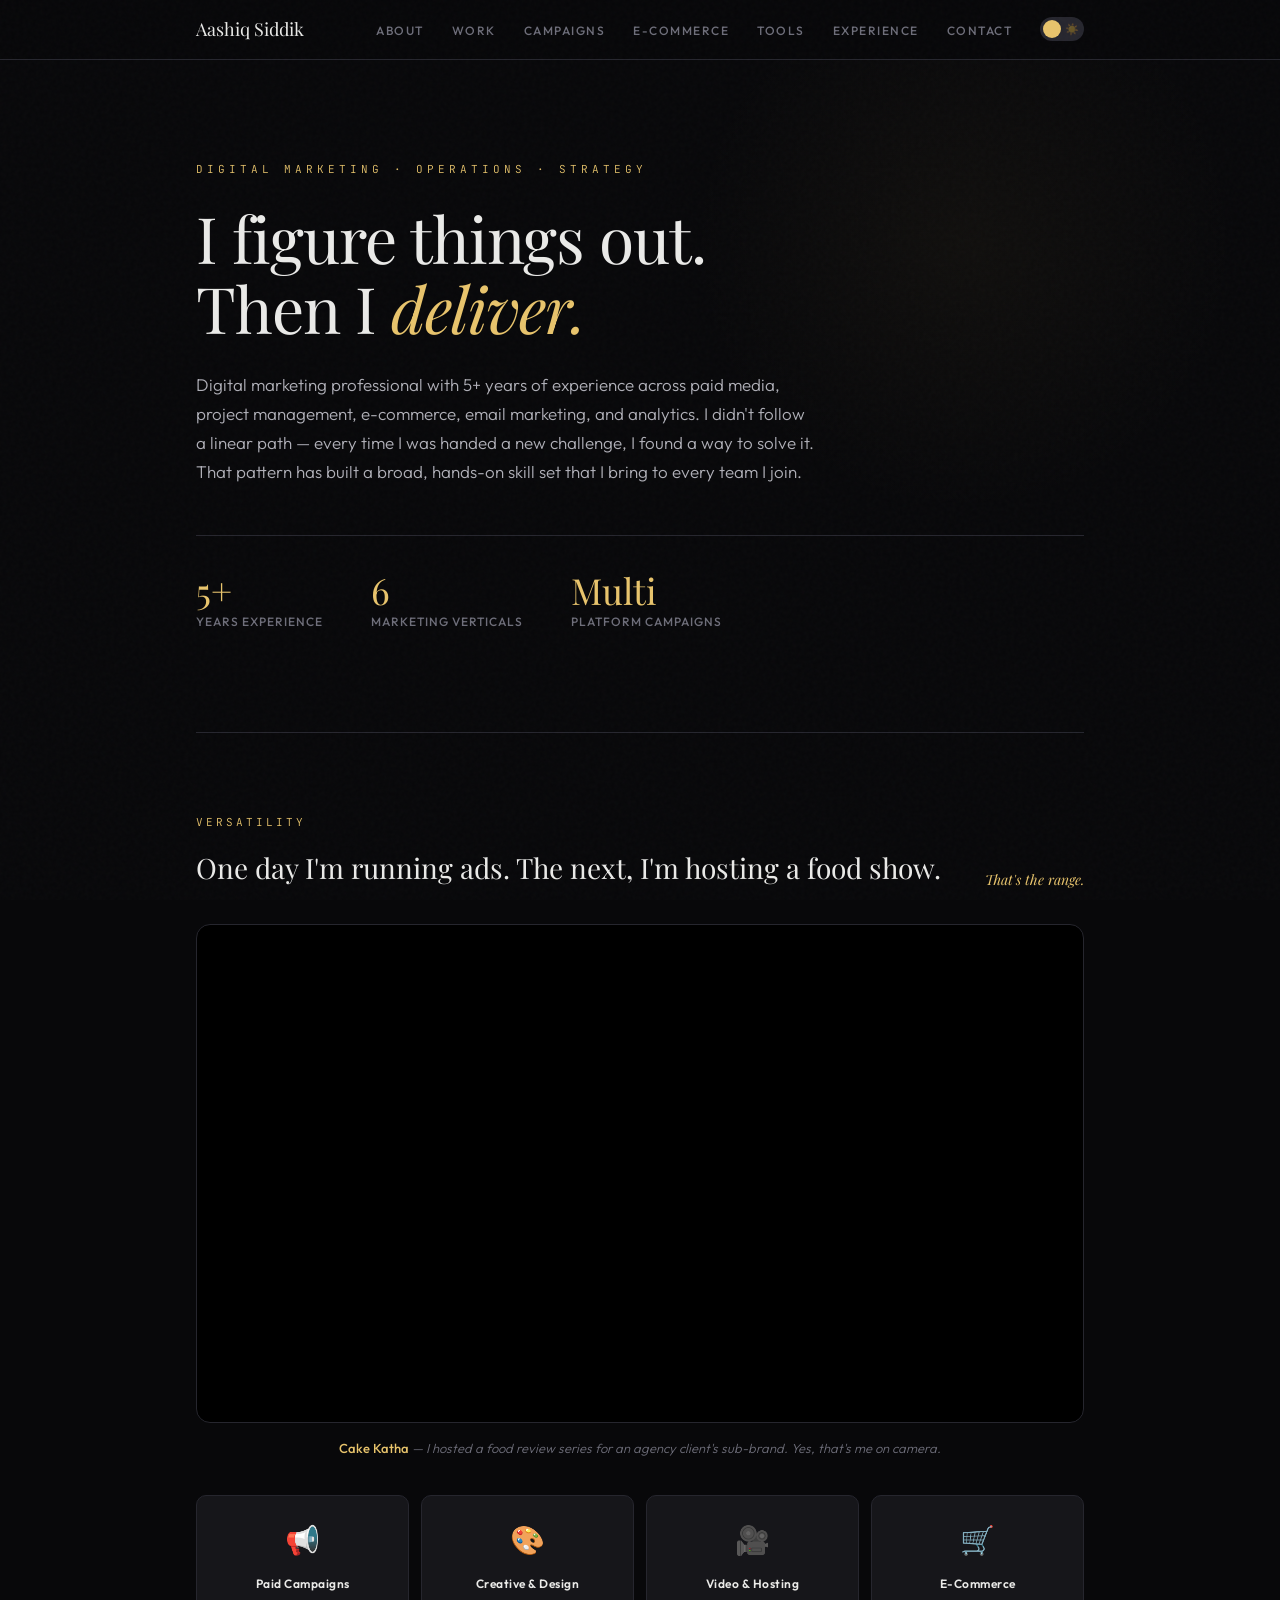
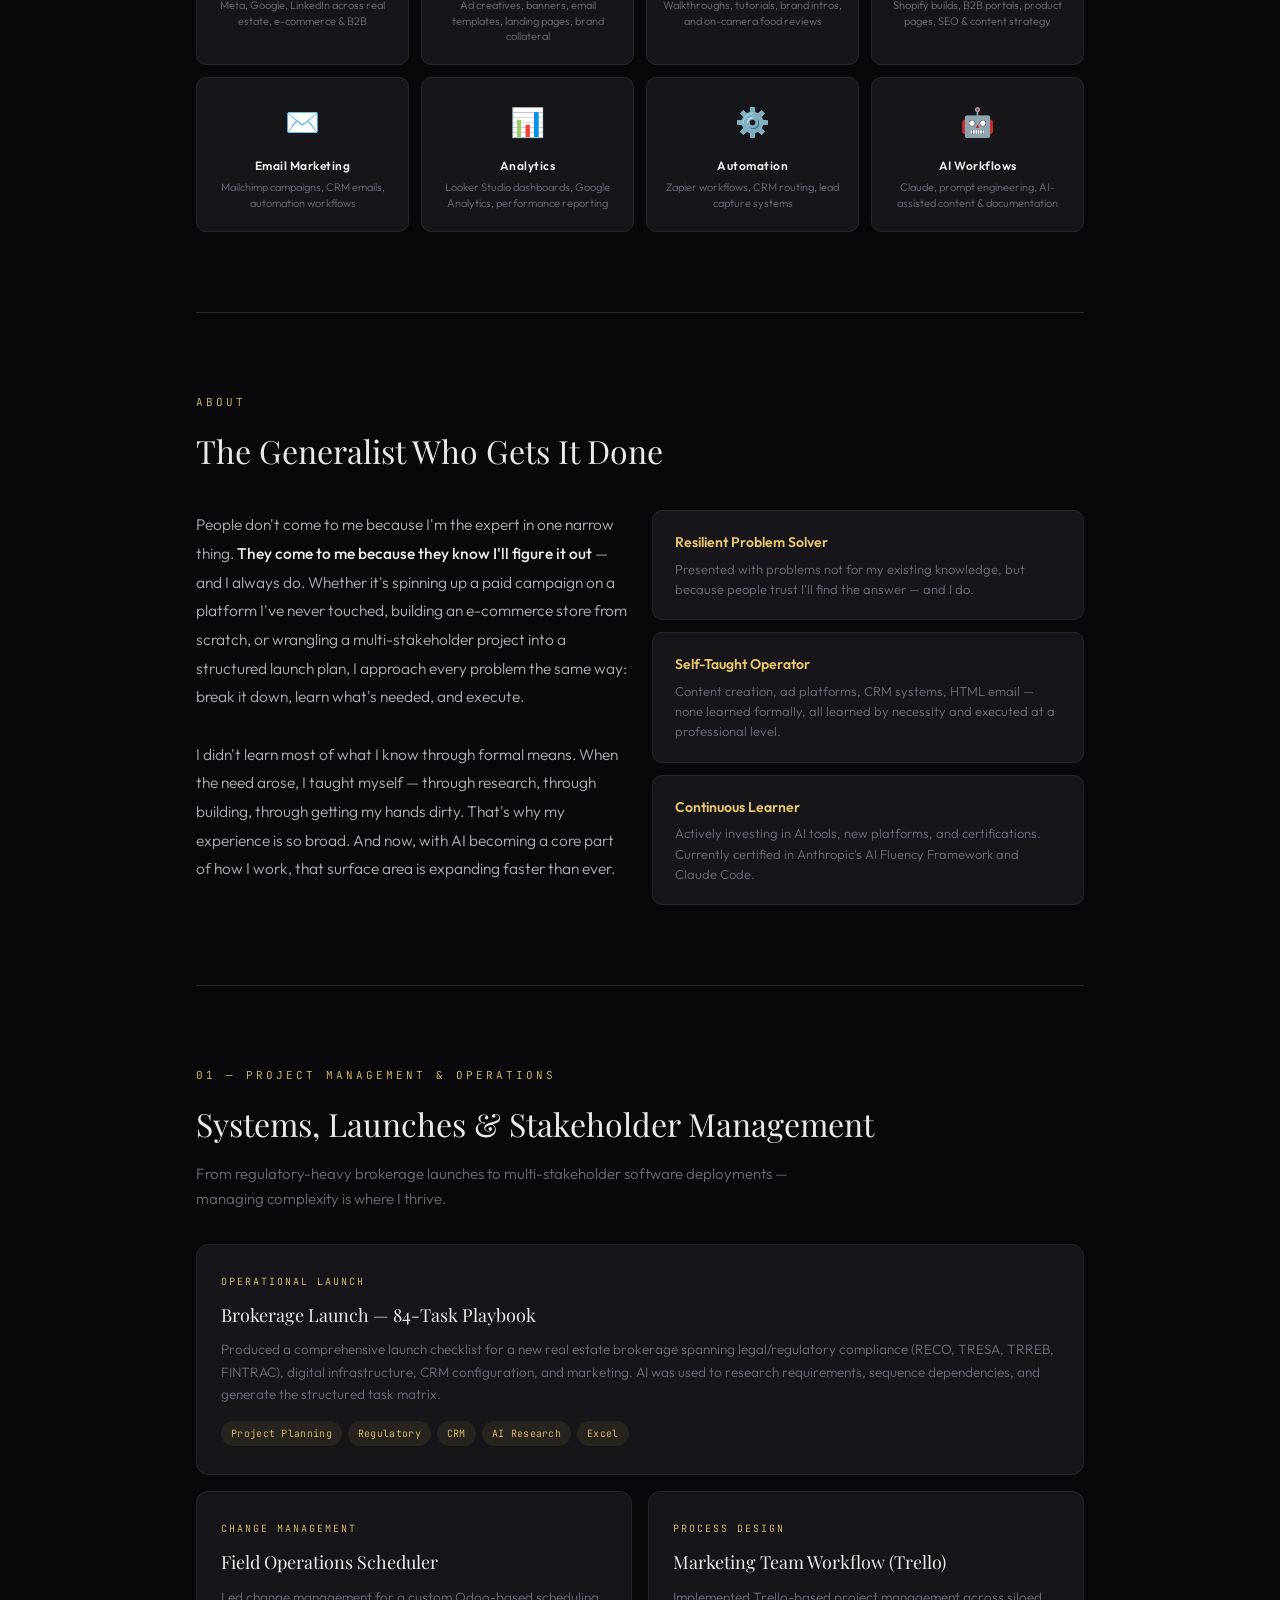
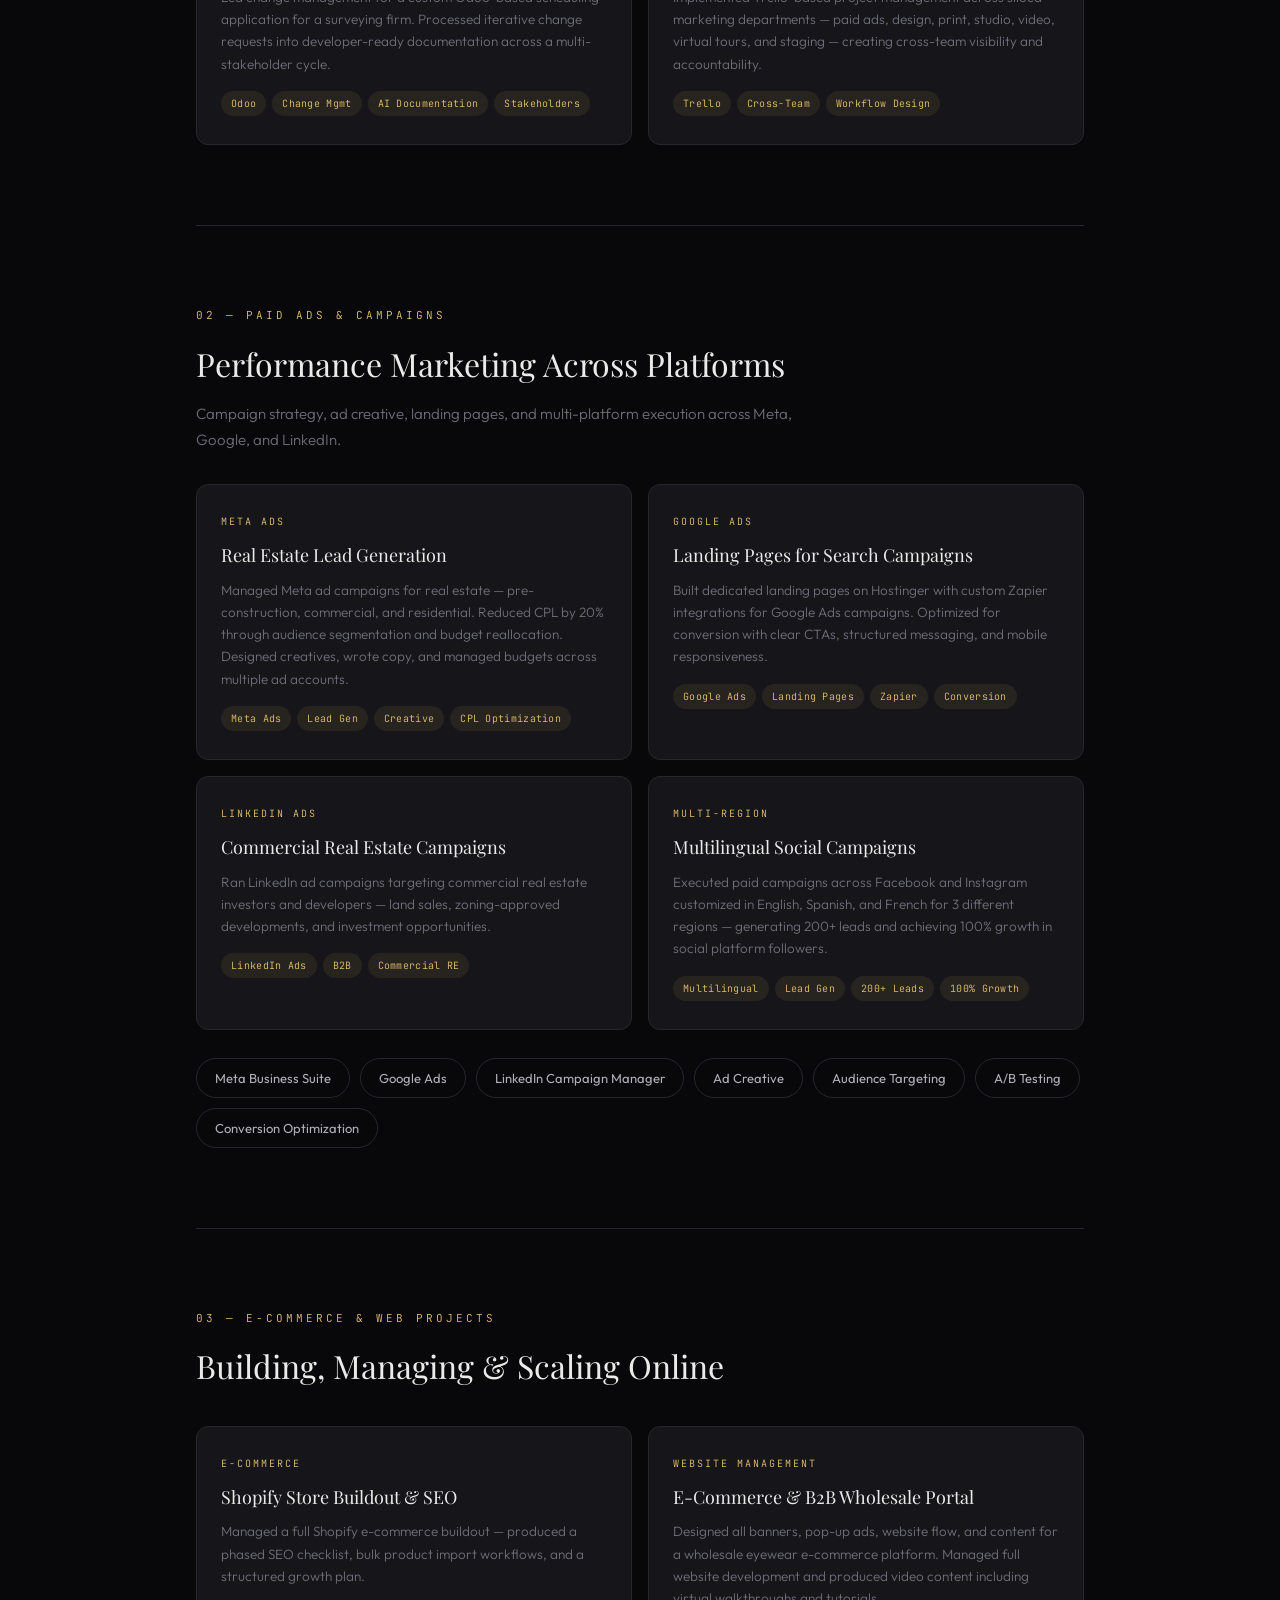
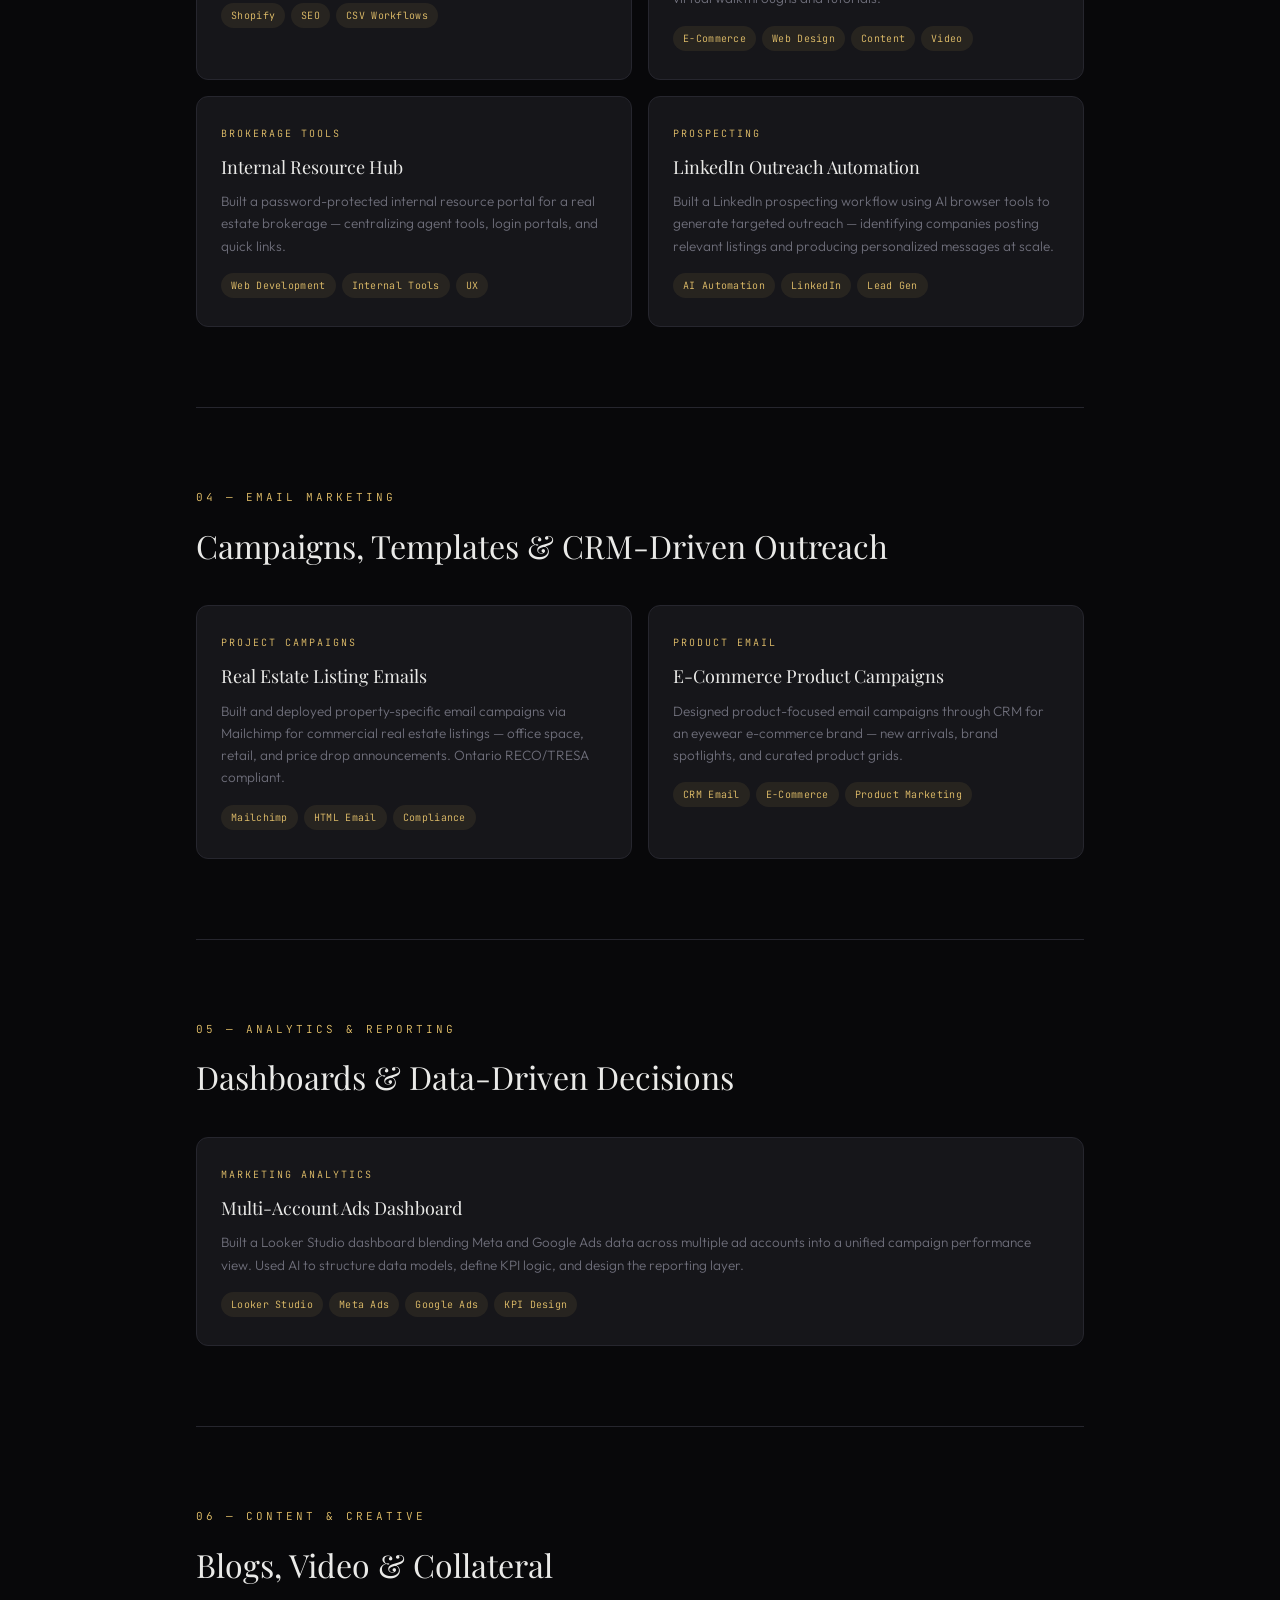
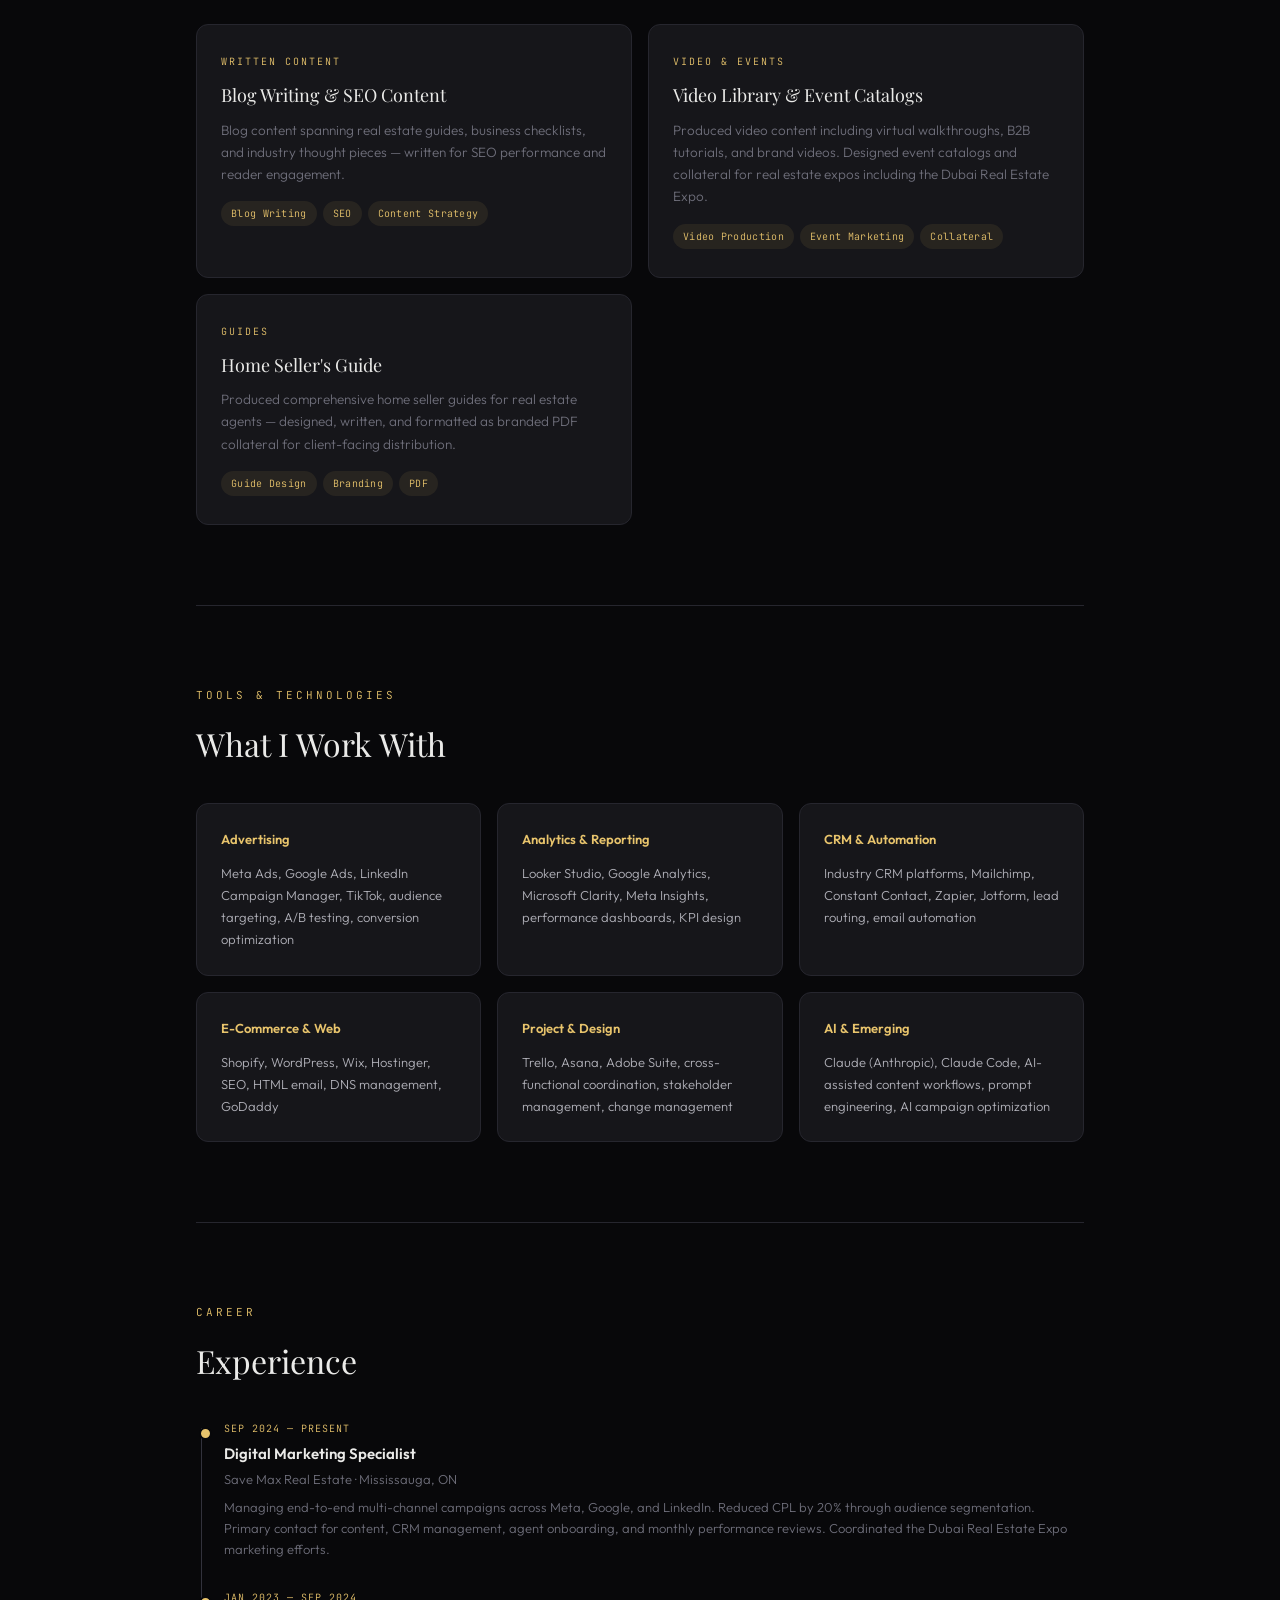
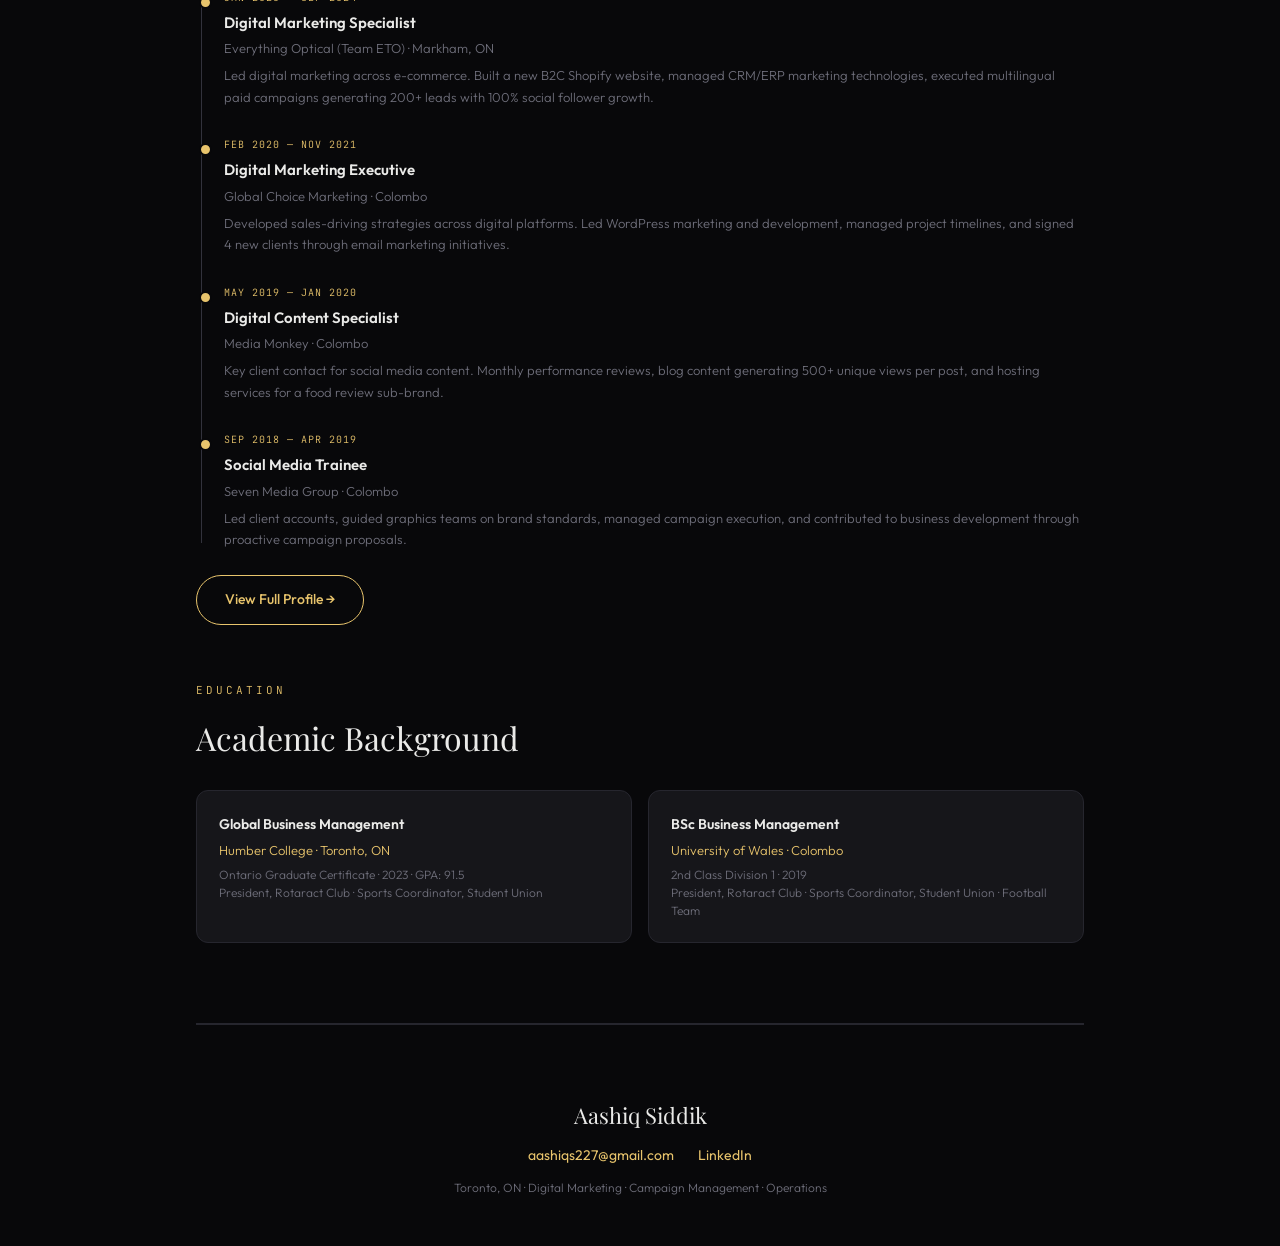
==== commit c176c08d: "Add files via upload" ====
--- a/index.html
+++ b/index.html
@@ -369,6 +369,108 @@
   .footer-links a:hover { opacity: 0.7; }
   .footer-note { font-size: 12px; color: var(--text-muted); }
 
+  /* ── Video Showcase ── */
+  .showcase {
+    padding: 80px 0;
+    position: relative;
+  }
+
+  .showcase-header {
+    display: flex;
+    align-items: flex-end;
+    justify-content: space-between;
+    margin-bottom: 32px;
+  }
+
+  .showcase-header h2 {
+    font-family: 'Playfair Display', serif;
+    font-size: 28px; font-weight: 400;
+    margin-bottom: 0;
+  }
+
+  .showcase-tagline {
+    font-size: 14px;
+    color: var(--accent);
+    font-style: italic;
+    font-family: 'Playfair Display', serif;
+  }
+
+  .video-wrapper {
+    position: relative;
+    width: 100%;
+    border-radius: 14px;
+    overflow: hidden;
+    border: 1px solid var(--border);
+    aspect-ratio: 16 / 9;
+    background: #000;
+  }
+
+  .video-wrapper iframe {
+    position: absolute;
+    top: 0; left: 0;
+    width: 100%; height: 100%;
+    border: 0;
+  }
+
+  .video-caption {
+    margin-top: 14px;
+    font-size: 13px;
+    color: var(--text-muted);
+    font-style: italic;
+    text-align: center;
+  }
+
+  .video-caption strong {
+    color: var(--accent);
+    font-weight: 500;
+    font-style: normal;
+  }
+
+  /* ── Versatility Tiles ── */
+  .versatility-grid {
+    display: grid;
+    grid-template-columns: repeat(4, 1fr);
+    gap: 12px;
+    margin-top: 36px;
+  }
+
+  .v-tile {
+    background: var(--bg-card);
+    border: 1px solid var(--border);
+    border-radius: 10px;
+    padding: 20px 16px;
+    text-align: center;
+    transition: all 0.35s ease;
+    position: relative;
+    overflow: hidden;
+  }
+
+  .v-tile:hover {
+    border-color: var(--accent-mid);
+    background: var(--bg-card-hover);
+    transform: translateY(-3px);
+  }
+
+  .v-tile-icon {
+    font-size: 28px;
+    margin-bottom: 10px;
+    display: block;
+  }
+
+  .v-tile h4 {
+    font-size: 12px;
+    font-weight: 600;
+    color: var(--text);
+    margin-bottom: 4px;
+    letter-spacing: 0.5px;
+  }
+
+  .v-tile p {
+    font-size: 11px;
+    color: var(--text-muted);
+    line-height: 1.4;
+  }
+
   /* ── Animations ── */
   @keyframes fadeUp {
     from { opacity: 0; transform: translateY(18px); }
@@ -384,6 +486,8 @@
     .cards-grid { grid-template-columns: 1fr; }
     .tools-grid { grid-template-columns: 1fr; }
     .edu-grid { grid-template-columns: 1fr; }
+    .versatility-grid { grid-template-columns: 1fr 1fr; }
+    .showcase-header { flex-direction: column; align-items: flex-start; gap: 8px; }
     .nav-links { display: none; }
   }
 </style>
@@ -437,6 +541,65 @@
 
   <div class="divider"></div>
 
+  <!-- VERSATILITY SHOWCASE -->
+  <div class="showcase">
+    <div class="section-eyebrow">Versatility</div>
+    <div class="showcase-header">
+      <h2>One day I'm running ads. The next, I'm hosting a food show.</h2>
+      <span class="showcase-tagline">That's the range.</span>
+    </div>
+
+    <div class="video-wrapper">
+      <iframe src="https://www.youtube.com/embed/aG8I2l-wIsM?autoplay=1&mute=1&loop=1&playlist=aG8I2l-wIsM&controls=1&modestbranding=1&rel=0" allow="autoplay; encrypted-media" allowfullscreen></iframe>
+    </div>
+    <p class="video-caption"><strong>Cake Katha</strong> — I hosted a food review series for an agency client's sub-brand. Yes, that's me on camera.</p>
+
+    <div class="versatility-grid">
+      <div class="v-tile">
+        <span class="v-tile-icon">📢</span>
+        <h4>Paid Campaigns</h4>
+        <p>Meta, Google, LinkedIn across real estate, e-commerce & B2B</p>
+      </div>
+      <div class="v-tile">
+        <span class="v-tile-icon">🎨</span>
+        <h4>Creative & Design</h4>
+        <p>Ad creatives, banners, email templates, landing pages, brand collateral</p>
+      </div>
+      <div class="v-tile">
+        <span class="v-tile-icon">🎥</span>
+        <h4>Video & Hosting</h4>
+        <p>Walkthroughs, tutorials, brand intros, and on-camera food reviews</p>
+      </div>
+      <div class="v-tile">
+        <span class="v-tile-icon">🛒</span>
+        <h4>E-Commerce</h4>
+        <p>Shopify builds, B2B portals, product pages, SEO & content strategy</p>
+      </div>
+      <div class="v-tile">
+        <span class="v-tile-icon">✉️</span>
+        <h4>Email Marketing</h4>
+        <p>Mailchimp campaigns, CRM emails, automation workflows</p>
+      </div>
+      <div class="v-tile">
+        <span class="v-tile-icon">📊</span>
+        <h4>Analytics</h4>
+        <p>Looker Studio dashboards, Google Analytics, performance reporting</p>
+      </div>
+      <div class="v-tile">
+        <span class="v-tile-icon">⚙️</span>
+        <h4>Automation</h4>
+        <p>Zapier workflows, CRM routing, lead capture systems</p>
+      </div>
+      <div class="v-tile">
+        <span class="v-tile-icon">🤖</span>
+        <h4>AI Workflows</h4>
+        <p>Claude, prompt engineering, AI-assisted content & documentation</p>
+      </div>
+    </div>
+  </div>
+
+  <div class="divider"></div>
+
   <!-- ABOUT -->
   <section id="about">
     <div class="section-eyebrow">About</div>
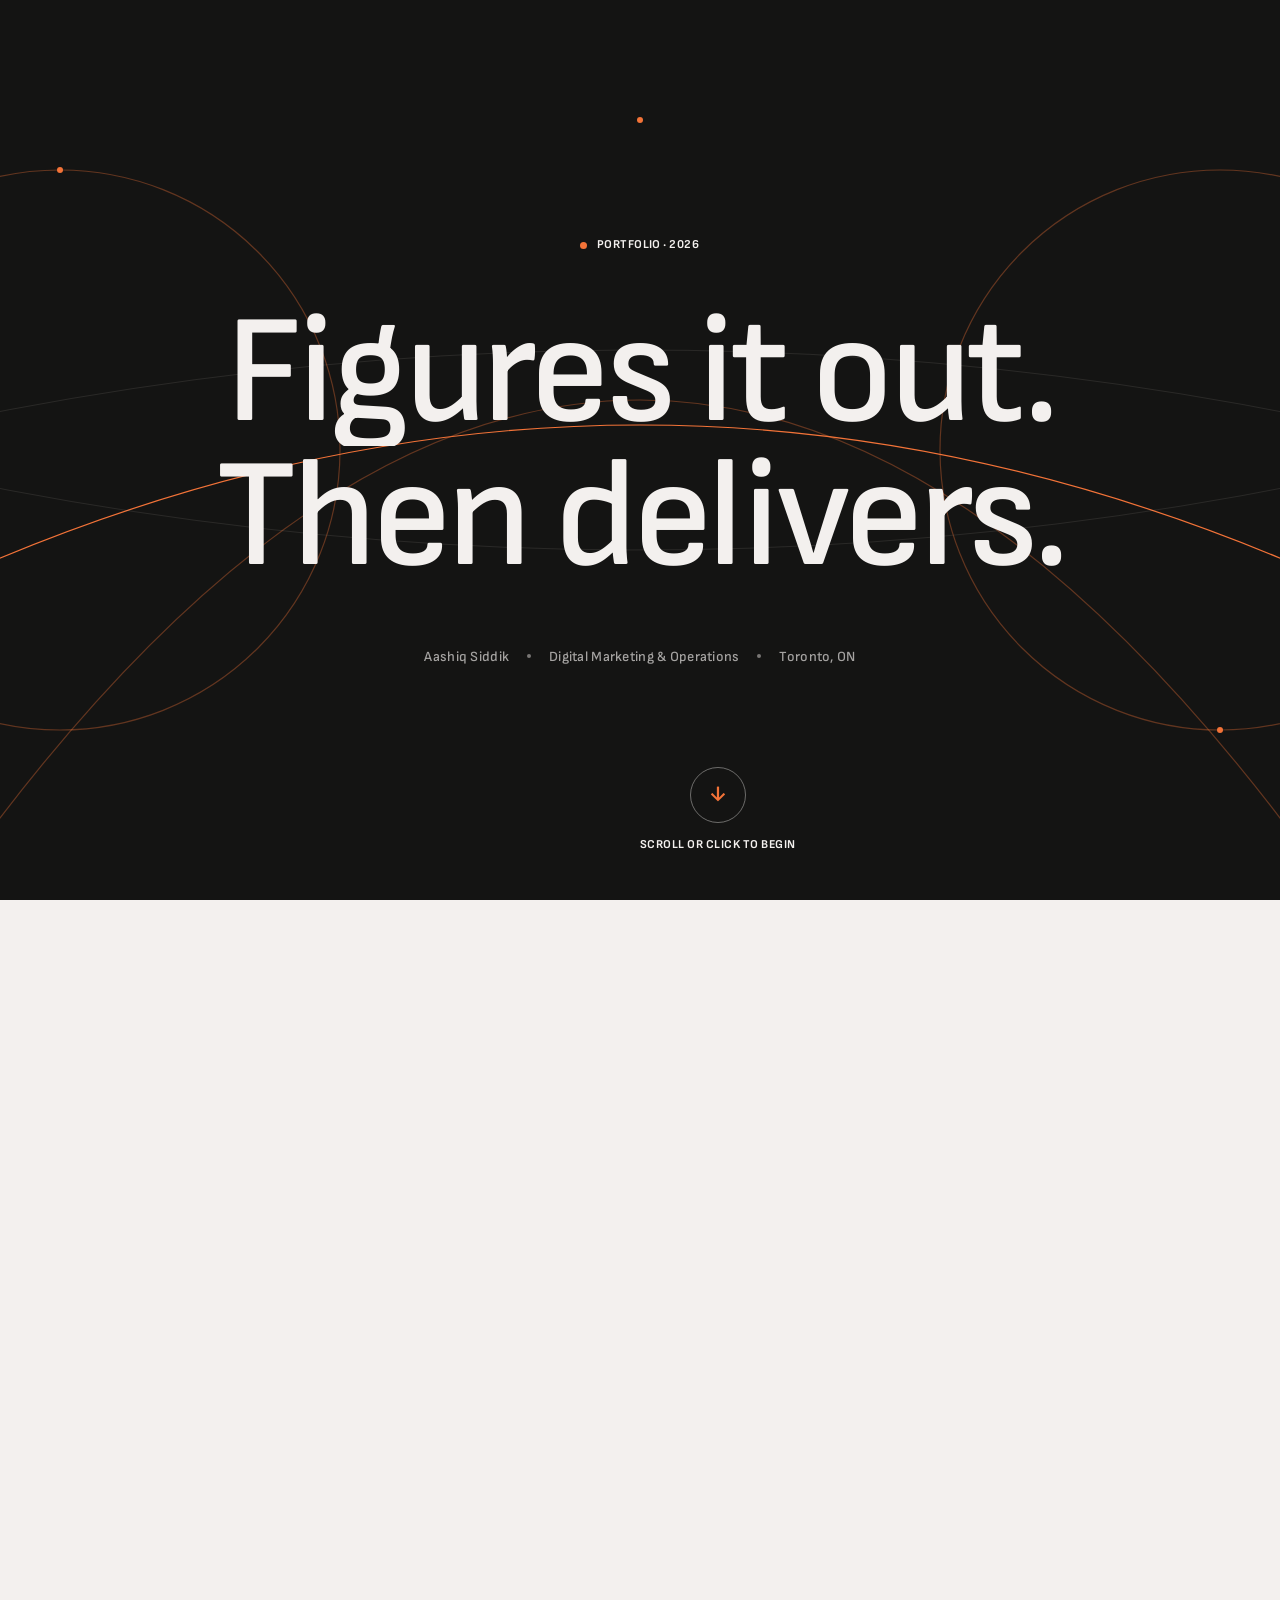
==== commit 2c7302a0: "Redesign portfolio with cinematic splash and external CSS/JS Replaces inline-styled HTML pages with " ====
--- a/index.html
+++ b/index.html
@@ -1,948 +1,584 @@
 <!DOCTYPE html>
-<html lang="en" data-theme="dark">
+<html lang="en">
 <head>
 <meta charset="UTF-8">
 <meta name="viewport" content="width=device-width, initial-scale=1.0">
-<title>Aashiq Siddik — Marketing Portfolio</title>
-<link href="https://fonts.googleapis.com/css2?family=Playfair+Display:ital,wght@0,400;0,600;1,400&family=Outfit:wght@300;400;500;600;700&family=JetBrains+Mono:wght@400;500&display=swap" rel="stylesheet">
-<style>
-  /* ── Theme Variables ── */
-  :root {
-    --transition: 0.35s ease;
-  }
-
-  [data-theme="dark"] {
-    --bg: #08080A;
-    --bg-card: #16161A;
-    --bg-card-hover: #1C1C22;
-    --border: #26262E;
-    --border-light: #32323C;
-    --text: #EAEAE8;
-    --text-mid: #B0B0B8;
-    --text-muted: #6E6E7A;
-    --accent: #E8C46C;
-    --accent-dim: rgba(232, 196, 108, 0.08);
-    --accent-mid: rgba(232, 196, 108, 0.18);
-    --nav-bg: rgba(8,8,10,0.85);
-    --toggle-bg: #26262E;
-    --toggle-dot: #E8C46C;
-  }
-
-  [data-theme="light"] {
-    --bg: #F8F7F4;
-    --bg-card: #FFFFFF;
-    --bg-card-hover: #F0EFEC;
-    --border: #DDD9D0;
-    --border-light: #C8C4BC;
-    --text: #1A1A1A;
-    --text-mid: #4A4A4A;
-    --text-muted: #7A7A7A;
-    --accent: #A67C00;
-    --accent-dim: rgba(166, 124, 0, 0.06);
-    --accent-mid: rgba(166, 124, 0, 0.15);
-    --nav-bg: rgba(248,247,244,0.9);
-    --toggle-bg: #DDD9D0;
-    --toggle-dot: #A67C00;
-  }
-
-  * { margin: 0; padding: 0; box-sizing: border-box; }
-  html { scroll-behavior: smooth; }
-
-  body {
-    background: var(--bg);
-    color: var(--text);
-    font-family: 'Outfit', sans-serif;
-    line-height: 1.7;
-    overflow-x: hidden;
-    font-weight: 300;
-    transition: background var(--transition), color var(--transition);
-  }
-
-  .grain {
-    position: fixed; top: 0; left: 0;
-    width: 100%; height: 100%;
-    pointer-events: none; z-index: 9999; opacity: 0.025;
-    background-image: url("data:image/svg+xml,%3Csvg viewBox='0 0 256 256' xmlns='http://www.w3.org/2000/svg'%3E%3Cfilter id='n'%3E%3CfeTurbulence type='fractalNoise' baseFrequency='0.85' numOctaves='4' stitchTiles='stitch'/%3E%3C/filter%3E%3Crect width='100%25' height='100%25' filter='url(%23n)'/%3E%3C/svg%3E");
-  }
-
-  [data-theme="light"] .grain { opacity: 0.015; }
-
-  .container { max-width: 960px; margin: 0 auto; padding: 0 36px; }
-
-  /* ── Nav ── */
-  nav {
-    position: fixed; top: 0; left: 0; right: 0;
-    z-index: 100;
-    background: var(--nav-bg);
-    backdrop-filter: blur(16px);
-    border-bottom: 1px solid var(--border);
-    padding: 14px 0;
-    transition: background var(--transition), border var(--transition);
-  }
-
-  nav .container { display: flex; justify-content: space-between; align-items: center; }
-
-  .nav-name {
-    font-family: 'Playfair Display', serif;
-    font-size: 18px;
-    color: var(--text);
-    transition: color var(--transition);
-  }
-
-  .nav-right { display: flex; align-items: center; gap: 28px; }
-
-  .nav-links { display: flex; gap: 28px; list-style: none; }
-
-  .nav-links a {
-    font-size: 12px; font-weight: 500;
-    letter-spacing: 1.5px; text-transform: uppercase;
-    color: var(--text-muted); text-decoration: none;
-    transition: color 0.3s;
-  }
-
-  .nav-links a:hover { color: var(--accent); }
-
-  /* ── Theme Toggle ── */
-  .theme-toggle {
-    width: 44px; height: 24px;
-    background: var(--toggle-bg);
-    border-radius: 12px;
-    position: relative;
-    cursor: pointer;
-    border: none;
-    transition: background var(--transition);
-    flex-shrink: 0;
-  }
-
-  .theme-toggle::after {
-    content: '';
-    position: absolute;
-    top: 3px; left: 3px;
-    width: 18px; height: 18px;
-    border-radius: 50%;
-    background: var(--toggle-dot);
-    transition: transform var(--transition), background var(--transition);
-  }
-
-  [data-theme="light"] .theme-toggle::after { transform: translateX(20px); }
-
-  .toggle-icon {
-    position: absolute; top: 50%; transform: translateY(-50%);
-    font-size: 11px; line-height: 1;
-  }
-
-  .toggle-moon { left: 6px; }
-  .toggle-sun { right: 5px; }
-
-  [data-theme="dark"] .toggle-sun { opacity: 0.3; }
-  [data-theme="light"] .toggle-moon { opacity: 0.3; }
-
-  /* ── Hero ── */
-  .hero { padding: 160px 0 100px; position: relative; }
-
-  .hero::before {
-    content: '';
-    position: absolute; top: -60px; right: -180px;
-    width: 600px; height: 600px;
-    background: radial-gradient(circle, rgba(232,196,108,0.04) 0%, transparent 65%);
-    pointer-events: none;
-  }
-
-  .hero-eyebrow {
-    font-family: 'JetBrains Mono', monospace;
-    font-size: 11px; letter-spacing: 4px; text-transform: uppercase;
-    color: var(--accent); margin-bottom: 24px;
-    opacity: 0; animation: fadeUp 0.6s ease forwards;
-  }
-
-  .hero h1 {
-    font-family: 'Playfair Display', serif;
-    font-size: clamp(40px, 5.5vw, 64px);
-    font-weight: 400; line-height: 1.1; letter-spacing: -1px;
-    margin-bottom: 28px;
-    opacity: 0; animation: fadeUp 0.6s ease 0.1s forwards;
-  }
-
-  .hero h1 em { font-style: italic; color: var(--accent); }
-
-  .hero-desc {
-    font-size: 17px; color: var(--text-mid); max-width: 620px; font-weight: 300;
-    opacity: 0; animation: fadeUp 0.6s ease 0.2s forwards;
-    transition: color var(--transition);
-  }
-
-  .hero-stats {
-    display: flex; gap: 48px; margin-top: 48px;
-    padding-top: 36px; border-top: 1px solid var(--border);
-    opacity: 0; animation: fadeUp 0.6s ease 0.3s forwards;
-    transition: border var(--transition);
-  }
-
-  .stat-num {
-    font-family: 'Playfair Display', serif;
-    font-size: 36px; color: var(--accent); line-height: 1; margin-bottom: 4px;
-  }
-
-  .stat-label {
-    font-size: 12px; color: var(--text-muted);
-    letter-spacing: 1px; text-transform: uppercase; font-weight: 500;
-  }
-
-  /* ── About ── */
-  .about-grid { display: grid; grid-template-columns: 1fr 1fr; gap: 24px; margin-top: 32px; }
-
-  .about-text { font-size: 15.5px; color: var(--text-mid); line-height: 1.85; transition: color var(--transition); }
-  .about-text strong { color: var(--text); font-weight: 500; transition: color var(--transition); }
-
-  .trait-cards { display: flex; flex-direction: column; gap: 12px; }
-
-  .trait {
-    background: var(--bg-card); border: 1px solid var(--border);
-    border-radius: 10px; padding: 20px 22px;
-    transition: all 0.3s ease;
-  }
-
-  .trait:hover { border-color: var(--accent-mid); background: var(--bg-card-hover); }
-  .trait h4 { font-size: 14px; font-weight: 600; margin-bottom: 4px; color: var(--accent); }
-  .trait p { font-size: 13px; color: var(--text-muted); line-height: 1.55; }
-
-  /* ── Sections ── */
-  section { padding: 80px 0; }
-
-  .section-eyebrow {
-    font-family: 'JetBrains Mono', monospace;
-    font-size: 11px; letter-spacing: 3px; text-transform: uppercase;
-    color: var(--accent); margin-bottom: 12px;
-  }
-
-  section h2 {
-    font-family: 'Playfair Display', serif;
-    font-size: 32px; font-weight: 400; margin-bottom: 10px;
-  }
-
-  section > .container > p,
-  section > p {
-    color: var(--text-muted); font-size: 15px;
-    max-width: 620px; margin-bottom: 8px;
-  }
-
-  .divider { height: 1px; background: var(--border); transition: background var(--transition); }
-
-  /* ── Cards ── */
-  .cards-grid { display: grid; grid-template-columns: 1fr 1fr; gap: 16px; margin-top: 32px; }
-
-  .card {
-    background: var(--bg-card); border: 1px solid var(--border);
-    border-radius: 12px; padding: 28px 24px;
-    transition: all 0.35s ease; position: relative; overflow: hidden;
-  }
-
-  .card:hover { background: var(--bg-card-hover); border-color: var(--accent-mid); transform: translateY(-2px); }
-
-  .card::before {
-    content: ''; position: absolute; top: 0; left: 0;
-    width: 100%; height: 2px;
-    background: linear-gradient(90deg, var(--accent), transparent);
-    opacity: 0; transition: opacity 0.35s;
-  }
-
-  .card:hover::before { opacity: 1; }
-
-  .card-label {
-    font-family: 'JetBrains Mono', monospace;
-    font-size: 10px; letter-spacing: 2px; text-transform: uppercase;
-    color: var(--accent); margin-bottom: 10px;
-  }
-
-  .card h3 { font-family: 'Playfair Display', serif; font-size: 18px; font-weight: 400; margin-bottom: 8px; }
-  .card p { font-size: 13.5px; color: var(--text-muted); line-height: 1.65; margin-bottom: 16px; }
-  .card.full { grid-column: 1 / -1; }
-
-  .tags { display: flex; flex-wrap: wrap; gap: 6px; }
-
-  .tags span {
-    font-family: 'JetBrains Mono', monospace;
-    font-size: 10px; padding: 4px 10px;
-    background: var(--accent-dim); color: var(--accent);
-    border-radius: 100px; letter-spacing: 0.3px;
-    transition: background var(--transition);
-  }
-
-  /* ── Skills Strip ── */
-  .skills-strip { display: flex; flex-wrap: wrap; gap: 10px; margin-top: 28px; }
-
-  .skills-strip span {
-    font-size: 13px; font-weight: 400; padding: 8px 18px;
-    border: 1px solid var(--border); border-radius: 100px;
-    color: var(--text-mid); transition: all 0.3s;
-  }
-
-  .skills-strip span:hover { border-color: var(--accent); color: var(--accent); }
-
-  /* ── Tools Grid ── */
-  .tools-grid { display: grid; grid-template-columns: repeat(3, 1fr); gap: 16px; margin-top: 32px; }
-
-  .tool-group {
-    background: var(--bg-card); border: 1px solid var(--border);
-    border-radius: 12px; padding: 24px; transition: all var(--transition);
-  }
-
-  .tool-group h4 { font-size: 13px; font-weight: 600; color: var(--accent); margin-bottom: 12px; }
-  .tool-group p { font-size: 13px; color: var(--text-mid); line-height: 1.7; }
-
-  /* ── Timeline ── */
-  .timeline { margin-top: 32px; position: relative; padding-left: 28px; }
-
-  .timeline::before {
-    content: ''; position: absolute;
-    left: 5px; top: 8px; bottom: 8px;
-    width: 1px; background: var(--border-light);
-    transition: background var(--transition);
-  }
-
-  .tl-item { position: relative; padding-bottom: 28px; }
-  .tl-item:last-child { padding-bottom: 0; }
-
-  .tl-item::before {
-    content: ''; position: absolute;
-    left: -25px; top: 7px;
-    width: 9px; height: 9px; border-radius: 50%;
-    background: var(--accent); border: 2px solid var(--bg);
-    transition: border-color var(--transition);
-  }
-
-  .tl-date {
-    font-family: 'JetBrains Mono', monospace;
-    font-size: 10px; color: var(--accent); letter-spacing: 1px; margin-bottom: 4px;
-  }
-
-  .tl-role { font-size: 15px; font-weight: 600; color: var(--text); margin-bottom: 2px; }
-  .tl-company { font-size: 13px; color: var(--text-muted); margin-bottom: 6px; }
-  .tl-desc { font-size: 13px; color: var(--text-muted); line-height: 1.65; }
-
-  /* ── Education ── */
-  .edu-grid { display: grid; grid-template-columns: 1fr 1fr; gap: 16px; margin-top: 24px; }
-
-  .edu-card {
-    background: var(--bg-card); border: 1px solid var(--border);
-    border-radius: 12px; padding: 22px; transition: all var(--transition);
-  }
-
-  .edu-card h4 { font-size: 14px; font-weight: 600; color: var(--text); margin-bottom: 3px; }
-  .edu-card .edu-school { font-size: 13px; color: var(--accent); margin-bottom: 4px; }
-  .edu-card .edu-detail { font-size: 12px; color: var(--text-muted); line-height: 1.5; }
-
-  /* ── CTA Link ── */
-  .full-profile-cta {
-    display: inline-block;
-    margin-top: 24px;
-    font-size: 14px; font-weight: 500;
-    color: var(--accent);
-    text-decoration: none;
-    border: 1px solid var(--accent);
-    padding: 12px 28px;
-    border-radius: 100px;
-    transition: all 0.3s;
-  }
-
-  .full-profile-cta:hover {
-    background: var(--accent);
-    color: var(--bg);
-  }
-
-  /* ── Footer ── */
-  .footer {
-    padding: 72px 0 48px; text-align: center;
-    border-top: 1px solid var(--border);
-    transition: border var(--transition);
-  }
-
-  .footer-name { font-family: 'Playfair Display', serif; font-size: 22px; margin-bottom: 10px; }
-
-  .footer-links { display: flex; justify-content: center; gap: 24px; margin-bottom: 10px; }
-
-  .footer-links a {
-    font-size: 14px; color: var(--accent); text-decoration: none;
-    font-weight: 400; transition: opacity 0.3s;
-  }
-
-  .footer-links a:hover { opacity: 0.7; }
-  .footer-note { font-size: 12px; color: var(--text-muted); }
-
-  /* ── Video Showcase ── */
-  .showcase {
-    padding: 80px 0;
-    position: relative;
-  }
-
-  .showcase-header {
-    display: flex;
-    align-items: flex-end;
-    justify-content: space-between;
-    margin-bottom: 32px;
-  }
-
-  .showcase-header h2 {
-    font-family: 'Playfair Display', serif;
-    font-size: 28px; font-weight: 400;
-    margin-bottom: 0;
-  }
-
-  .showcase-tagline {
-    font-size: 14px;
-    color: var(--accent);
-    font-style: italic;
-    font-family: 'Playfair Display', serif;
-  }
-
-  .video-wrapper {
-    position: relative;
-    width: 100%;
-    border-radius: 14px;
-    overflow: hidden;
-    border: 1px solid var(--border);
-    aspect-ratio: 16 / 9;
-    background: #000;
-  }
-
-  .video-wrapper iframe {
-    position: absolute;
-    top: 0; left: 0;
-    width: 100%; height: 100%;
-    border: 0;
-  }
-
-  .video-caption {
-    margin-top: 14px;
-    font-size: 13px;
-    color: var(--text-muted);
-    font-style: italic;
-    text-align: center;
-  }
-
-  .video-caption strong {
-    color: var(--accent);
-    font-weight: 500;
-    font-style: normal;
-  }
-
-  /* ── Versatility Tiles ── */
-  .versatility-grid {
-    display: grid;
-    grid-template-columns: repeat(4, 1fr);
-    gap: 12px;
-    margin-top: 36px;
-  }
-
-  .v-tile {
-    background: var(--bg-card);
-    border: 1px solid var(--border);
-    border-radius: 10px;
-    padding: 20px 16px;
-    text-align: center;
-    transition: all 0.35s ease;
-    position: relative;
-    overflow: hidden;
-  }
-
-  .v-tile:hover {
-    border-color: var(--accent-mid);
-    background: var(--bg-card-hover);
-    transform: translateY(-3px);
-  }
-
-  .v-tile-icon {
-    font-size: 28px;
-    margin-bottom: 10px;
-    display: block;
-  }
-
-  .v-tile h4 {
-    font-size: 12px;
-    font-weight: 600;
-    color: var(--text);
-    margin-bottom: 4px;
-    letter-spacing: 0.5px;
-  }
-
-  .v-tile p {
-    font-size: 11px;
-    color: var(--text-muted);
-    line-height: 1.4;
-  }
-
-  /* ── Animations ── */
-  @keyframes fadeUp {
-    from { opacity: 0; transform: translateY(18px); }
-    to { opacity: 1; transform: translateY(0); }
-  }
-
-  /* ── Mobile ── */
-  @media (max-width: 768px) {
-    .container { padding: 0 20px; }
-    .hero { padding: 120px 0 60px; }
-    .hero-stats { flex-wrap: wrap; gap: 28px; }
-    .about-grid { grid-template-columns: 1fr; }
-    .cards-grid { grid-template-columns: 1fr; }
-    .tools-grid { grid-template-columns: 1fr; }
-    .edu-grid { grid-template-columns: 1fr; }
-    .versatility-grid { grid-template-columns: 1fr 1fr; }
-    .showcase-header { flex-direction: column; align-items: flex-start; gap: 8px; }
-    .nav-links { display: none; }
-  }
-</style>
+<title>Aashiq Siddik — Portfolio</title>
+<link rel="stylesheet" href="colors_and_type.css">
+<link rel="stylesheet" href="styles.css">
 </head>
 <body>
-<div class="grain"></div>
-
-<nav>
-  <div class="container">
-    <div class="nav-name">Aashiq Siddik</div>
-    <div class="nav-right">
-      <ul class="nav-links">
-        <li><a href="#about">About</a></li>
-        <li><a href="#projects">Work</a></li>
-        <li><a href="#ads">Campaigns</a></li>
-        <li><a href="#ecommerce">E-Commerce</a></li>
-        <li><a href="#tools">Tools</a></li>
-        <li><a href="#experience">Experience</a></li>
-        <li><a href="#contact">Contact</a></li>
-      </ul>
-      <button class="theme-toggle" onclick="toggleTheme()" aria-label="Toggle theme">
-        <span class="toggle-icon toggle-moon">🌙</span>
-        <span class="toggle-icon toggle-sun">☀️</span>
-      </button>
-    </div>
+
+<!-- =====================================================================
+     SPLASH — dark cinematic intro
+     ===================================================================== -->
+<div class="splash" id="splash" data-screen-label="00 Splash">
+  <div class="splash-arcs" aria-hidden="true">
+    <svg viewBox="0 0 1600 900" preserveAspectRatio="xMidYMid slice">
+      <!-- giant arc behind everything -->
+      <path d="M -200 750 Q 800 100 1800 750" style="--len: 2400; --delay: 0.4s"/>
+      <!-- mid orbit -->
+      <path d="M 100 900 Q 800 -100 1500 900" class="dim" style="--len: 2200; --delay: 0.7s"/>
+      <!-- thin ghost arcs -->
+      <path d="M -200 500 Q 800 200 1800 500" class="ghost" style="--len: 2000; --delay: 0s"/>
+      <path d="M -200 400 Q 800 700 1800 400" class="ghost" style="--len: 2000; --delay: 0.2s"/>
+      <!-- circular orbits left + right -->
+      <circle cx="220" cy="450" r="280" style="--len: 1800; --delay: 1.0s" class="dim"/>
+      <circle cx="1380" cy="450" r="280" style="--len: 1800; --delay: 1.2s" class="dim"/>
+      <!-- tiny dots -->
+      <circle cx="220" cy="170" r="3" class="dot" style="--delay: 2.1s"/>
+      <circle cx="1380" cy="730" r="3" class="dot" style="--delay: 2.3s"/>
+      <circle cx="800" cy="120" r="3" class="dot" style="--delay: 2.5s"/>
+    </svg>
   </div>
+
+  <div class="splash-content">
+    <div class="splash-eyebrow">Portfolio · 2026</div>
+    <h1 class="splash-tagline">
+      <span class="line" data-stagger>Figures it out.</span>
+      <span class="line" data-stagger>Then <span class="italic">delivers.</span></span>
+    </h1>
+    <div class="splash-meta">
+      <span>Aashiq Siddik</span>
+      <span class="dot"></span>
+      <span>Digital Marketing &amp; Operations</span>
+      <span class="dot"></span>
+      <span>Toronto, ON</span>
+    </div>
+  </div>
+
+  <button class="splash-enter" id="enterBtn" type="button" aria-label="Enter portfolio">
+    <span class="splash-enter-circle"><span class="arrow">↓</span></span>
+    <span>Scroll or click to begin</span>
+  </button>
+</div>
+
+
+<!-- =====================================================================
+     FLOATING NAV
+     ===================================================================== -->
+<nav class="nav-pill" id="nav" aria-label="Primary navigation">
+  <a class="nav-brand" href="#top">Aashiq Siddik<span class="dot">.</span></a>
+  <ul class="nav-links">
+    <li><a href="#about">About</a></li>
+    <li><a href="#work">Work</a></li>
+    <li><a href="#experience">Experience</a></li>
+    <li><a href="#tools">Tools</a></li>
+    <li><a href="#contact">Contact</a></li>
+  </ul>
+  <a class="nav-cta" href="full-profile.html">Full profile →</a>
 </nav>
 
-<div class="container">
-
-  <!-- HERO -->
-  <div class="hero">
-    <div class="hero-eyebrow">Digital Marketing &middot; Operations &middot; Strategy</div>
-    <h1>I figure things out.<br>Then I <em>deliver.</em></h1>
-    <p class="hero-desc">Digital marketing professional with 5+ years of experience across paid media, project management, e-commerce, email marketing, and analytics. I didn't follow a linear path — every time I was handed a new challenge, I found a way to solve it. That pattern has built a broad, hands-on skill set that I bring to every team I join.</p>
-    <div class="hero-stats">
-      <div>
-        <div class="stat-num">5+</div>
-        <div class="stat-label">Years Experience</div>
-      </div>
-      <div>
-        <div class="stat-num">6</div>
-        <div class="stat-label">Marketing Verticals</div>
-      </div>
-      <div>
-        <div class="stat-num">Multi</div>
-        <div class="stat-label">Platform Campaigns</div>
-      </div>
-    </div>
+
+<!-- =====================================================================
+     APP
+     ===================================================================== -->
+<main class="app" id="app">
+  <div id="top"></div>
+
+  <!-- persistent orbital arc bg -->
+  <div class="global-orbit" aria-hidden="true">
+    <svg viewBox="0 0 600 600">
+      <circle cx="300" cy="300" r="290"/>
+      <circle cx="300" cy="300" r="220" style="opacity:.5"/>
+      <circle cx="300" cy="300" r="150" style="opacity:.3"/>
+    </svg>
   </div>
 
-  <div class="divider"></div>
-
-  <!-- VERSATILITY SHOWCASE -->
-  <div class="showcase">
-    <div class="section-eyebrow">Versatility</div>
-    <div class="showcase-header">
-      <h2>One day I'm running ads. The next, I'm hosting a food show.</h2>
-      <span class="showcase-tagline">That's the range.</span>
-    </div>
-
-    <div class="video-wrapper">
-      <iframe src="https://www.youtube.com/embed/aG8I2l-wIsM?autoplay=1&mute=1&loop=1&playlist=aG8I2l-wIsM&controls=1&modestbranding=1&rel=0" allow="autoplay; encrypted-media" allowfullscreen></iframe>
-    </div>
-    <p class="video-caption"><strong>Cake Katha</strong> — I hosted a food review series for an agency client's sub-brand. Yes, that's me on camera.</p>
-
-    <div class="versatility-grid">
-      <div class="v-tile">
-        <span class="v-tile-icon">📢</span>
-        <h4>Paid Campaigns</h4>
-        <p>Meta, Google, LinkedIn across real estate, e-commerce & B2B</p>
-      </div>
-      <div class="v-tile">
-        <span class="v-tile-icon">🎨</span>
-        <h4>Creative & Design</h4>
-        <p>Ad creatives, banners, email templates, landing pages, brand collateral</p>
-      </div>
-      <div class="v-tile">
-        <span class="v-tile-icon">🎥</span>
-        <h4>Video & Hosting</h4>
-        <p>Walkthroughs, tutorials, brand intros, and on-camera food reviews</p>
-      </div>
-      <div class="v-tile">
-        <span class="v-tile-icon">🛒</span>
-        <h4>E-Commerce</h4>
-        <p>Shopify builds, B2B portals, product pages, SEO & content strategy</p>
-      </div>
-      <div class="v-tile">
-        <span class="v-tile-icon">✉️</span>
-        <h4>Email Marketing</h4>
-        <p>Mailchimp campaigns, CRM emails, automation workflows</p>
-      </div>
-      <div class="v-tile">
-        <span class="v-tile-icon">📊</span>
-        <h4>Analytics</h4>
-        <p>Looker Studio dashboards, Google Analytics, performance reporting</p>
-      </div>
-      <div class="v-tile">
-        <span class="v-tile-icon">⚙️</span>
-        <h4>Automation</h4>
-        <p>Zapier workflows, CRM routing, lead capture systems</p>
-      </div>
-      <div class="v-tile">
-        <span class="v-tile-icon">🤖</span>
-        <h4>AI Workflows</h4>
-        <p>Claude, prompt engineering, AI-assisted content & documentation</p>
-      </div>
-    </div>
-  </div>
-
-  <div class="divider"></div>
-
-  <!-- ABOUT -->
-  <section id="about">
-    <div class="section-eyebrow">About</div>
-    <h2>The Generalist Who Gets It Done</h2>
-    <div class="about-grid">
-      <div class="about-text">
-        <p>People don't come to me because I'm the expert in one narrow thing. <strong>They come to me because they know I'll figure it out</strong> — and I always do. Whether it's spinning up a paid campaign on a platform I've never touched, building an e-commerce store from scratch, or wrangling a multi-stakeholder project into a structured launch plan, I approach every problem the same way: break it down, learn what's needed, and execute.</p>
-        <br>
-        <p>I didn't learn most of what I know through formal means. When the need arose, I taught myself — through research, through building, through getting my hands dirty. That's why my experience is so broad. And now, with AI becoming a core part of how I work, that surface area is expanding faster than ever.</p>
-      </div>
-      <div class="trait-cards">
-        <div class="trait">
-          <h4>Resilient Problem Solver</h4>
-          <p>Presented with problems not for my existing knowledge, but because people trust I'll find the answer — and I do.</p>
-        </div>
-        <div class="trait">
-          <h4>Self-Taught Operator</h4>
-          <p>Content creation, ad platforms, CRM systems, HTML email — none learned formally, all learned by necessity and executed at a professional level.</p>
-        </div>
-        <div class="trait">
-          <h4>Continuous Learner</h4>
-          <p>Actively investing in AI tools, new platforms, and certifications. Currently certified in Anthropic's AI Fluency Framework and Claude Code.</p>
-        </div>
-      </div>
-    </div>
-  </section>
-
-  <div class="divider"></div>
-
-  <!-- 01 PROJECT MANAGEMENT -->
-  <section id="projects">
-    <div class="section-eyebrow">01 &mdash; Project Management & Operations</div>
-    <h2>Systems, Launches & Stakeholder Management</h2>
-    <p>From regulatory-heavy brokerage launches to multi-stakeholder software deployments — managing complexity is where I thrive.</p>
-    <div class="cards-grid">
-      <div class="card full">
-        <div class="card-label">Operational Launch</div>
-        <h3>Brokerage Launch — 84-Task Playbook</h3>
-        <p>Produced a comprehensive launch checklist for a new real estate brokerage spanning legal/regulatory compliance (RECO, TRESA, TRREB, FINTRAC), digital infrastructure, CRM configuration, and marketing. AI was used to research requirements, sequence dependencies, and generate the structured task matrix.</p>
-        <div class="tags">
-          <span>Project Planning</span><span>Regulatory</span><span>CRM</span><span>AI Research</span><span>Excel</span>
-        </div>
-      </div>
-      <div class="card">
-        <div class="card-label">Change Management</div>
-        <h3>Field Operations Scheduler</h3>
-        <p>Led change management for a custom Odoo-based scheduling application for a surveying firm. Processed iterative change requests into developer-ready documentation across a multi-stakeholder cycle.</p>
-        <div class="tags">
-          <span>Odoo</span><span>Change Mgmt</span><span>AI Documentation</span><span>Stakeholders</span>
-        </div>
-      </div>
-      <div class="card">
-        <div class="card-label">Process Design</div>
-        <h3>Marketing Team Workflow (Trello)</h3>
-        <p>Implemented Trello-based project management across siloed marketing departments — paid ads, design, print, studio, video, virtual tours, and staging — creating cross-team visibility and accountability.</p>
-        <div class="tags">
-          <span>Trello</span><span>Cross-Team</span><span>Workflow Design</span>
-        </div>
-      </div>
-    </div>
-  </section>
-
-  <div class="divider"></div>
-
-  <!-- 02 PAID ADS -->
-  <section id="ads">
-    <div class="section-eyebrow">02 &mdash; Paid Ads & Campaigns</div>
-    <h2>Performance Marketing Across Platforms</h2>
-    <p>Campaign strategy, ad creative, landing pages, and multi-platform execution across Meta, Google, and LinkedIn.</p>
-    <div class="cards-grid">
-      <div class="card">
-        <div class="card-label">Meta Ads</div>
-        <h3>Real Estate Lead Generation</h3>
-        <p>Managed Meta ad campaigns for real estate — pre-construction, commercial, and residential. Reduced CPL by 20% through audience segmentation and budget reallocation. Designed creatives, wrote copy, and managed budgets across multiple ad accounts.</p>
-        <div class="tags">
-          <span>Meta Ads</span><span>Lead Gen</span><span>Creative</span><span>CPL Optimization</span>
-        </div>
-      </div>
-      <div class="card">
-        <div class="card-label">Google Ads</div>
-        <h3>Landing Pages for Search Campaigns</h3>
-        <p>Built dedicated landing pages on Hostinger with custom Zapier integrations for Google Ads campaigns. Optimized for conversion with clear CTAs, structured messaging, and mobile responsiveness.</p>
-        <div class="tags">
-          <span>Google Ads</span><span>Landing Pages</span><span>Zapier</span><span>Conversion</span>
-        </div>
-      </div>
-      <div class="card">
-        <div class="card-label">LinkedIn Ads</div>
-        <h3>Commercial Real Estate Campaigns</h3>
-        <p>Ran LinkedIn ad campaigns targeting commercial real estate investors and developers — land sales, zoning-approved developments, and investment opportunities.</p>
-        <div class="tags">
-          <span>LinkedIn Ads</span><span>B2B</span><span>Commercial RE</span>
-        </div>
-      </div>
-      <div class="card">
-        <div class="card-label">Multi-Region</div>
-        <h3>Multilingual Social Campaigns</h3>
-        <p>Executed paid campaigns across Facebook and Instagram customized in English, Spanish, and French for 3 different regions — generating 200+ leads and achieving 100% growth in social platform followers.</p>
-        <div class="tags">
-          <span>Multilingual</span><span>Lead Gen</span><span>200+ Leads</span><span>100% Growth</span>
-        </div>
-      </div>
-    </div>
-    <div class="skills-strip">
-      <span>Meta Business Suite</span><span>Google Ads</span><span>LinkedIn Campaign Manager</span><span>Ad Creative</span><span>Audience Targeting</span><span>A/B Testing</span><span>Conversion Optimization</span>
-    </div>
-  </section>
-
-  <div class="divider"></div>
-
-  <!-- 03 E-COMMERCE -->
-  <section id="ecommerce">
-    <div class="section-eyebrow">03 &mdash; E-Commerce & Web Projects</div>
-    <h2>Building, Managing & Scaling Online</h2>
-    <div class="cards-grid">
-      <div class="card">
-        <div class="card-label">E-Commerce</div>
-        <h3>Shopify Store Buildout & SEO</h3>
-        <p>Managed a full Shopify e-commerce buildout — produced a phased SEO checklist, bulk product import workflows, and a structured growth plan.</p>
-        <div class="tags">
-          <span>Shopify</span><span>SEO</span><span>CSV Workflows</span>
-        </div>
-      </div>
-      <div class="card">
-        <div class="card-label">Website Management</div>
-        <h3>E-Commerce &amp; B2B Wholesale Portal</h3>
-        <p>Designed all banners, pop-up ads, website flow, and content for a wholesale eyewear e-commerce platform. Managed full website development and produced video content including virtual walkthroughs and tutorials.</p>
-        <div class="tags">
-          <span>E-Commerce</span><span>Web Design</span><span>Content</span><span>Video</span>
-        </div>
-      </div>
-      <div class="card">
-        <div class="card-label">Brokerage Tools</div>
-        <h3>Internal Resource Hub</h3>
-        <p>Built a password-protected internal resource portal for a real estate brokerage — centralizing agent tools, login portals, and quick links.</p>
-        <div class="tags">
-          <span>Web Development</span><span>Internal Tools</span><span>UX</span>
-        </div>
-      </div>
-      <div class="card">
-        <div class="card-label">Prospecting</div>
-        <h3>LinkedIn Outreach Automation</h3>
-        <p>Built a LinkedIn prospecting workflow using AI browser tools to generate targeted outreach — identifying companies posting relevant listings and producing personalized messages at scale.</p>
-        <div class="tags">
-          <span>AI Automation</span><span>LinkedIn</span><span>Lead Gen</span>
-        </div>
-      </div>
-    </div>
-  </section>
-
-  <div class="divider"></div>
-
-  <!-- 04 EMAIL -->
-  <section id="email">
-    <div class="section-eyebrow">04 &mdash; Email Marketing</div>
-    <h2>Campaigns, Templates & CRM-Driven Outreach</h2>
-    <div class="cards-grid">
-      <div class="card">
-        <div class="card-label">Project Campaigns</div>
-        <h3>Real Estate Listing Emails</h3>
-        <p>Built and deployed property-specific email campaigns via Mailchimp for commercial real estate listings — office space, retail, and price drop announcements. Ontario RECO/TRESA compliant.</p>
-        <div class="tags">
-          <span>Mailchimp</span><span>HTML Email</span><span>Compliance</span>
-        </div>
-      </div>
-      <div class="card">
-        <div class="card-label">Product Email</div>
-        <h3>E-Commerce Product Campaigns</h3>
-        <p>Designed product-focused email campaigns through CRM for an eyewear e-commerce brand — new arrivals, brand spotlights, and curated product grids.</p>
-        <div class="tags">
-          <span>CRM Email</span><span>E-Commerce</span><span>Product Marketing</span>
-        </div>
-      </div>
-    </div>
-  </section>
-
-  <div class="divider"></div>
-
-  <!-- 05 ANALYTICS -->
-  <section>
-    <div class="section-eyebrow">05 &mdash; Analytics & Reporting</div>
-    <h2>Dashboards & Data-Driven Decisions</h2>
-    <div class="cards-grid">
-      <div class="card full">
-        <div class="card-label">Marketing Analytics</div>
-        <h3>Multi-Account Ads Dashboard</h3>
-        <p>Built a Looker Studio dashboard blending Meta and Google Ads data across multiple ad accounts into a unified campaign performance view. Used AI to structure data models, define KPI logic, and design the reporting layer.</p>
-        <div class="tags">
-          <span>Looker Studio</span><span>Meta Ads</span><span>Google Ads</span><span>KPI Design</span>
-        </div>
-      </div>
-    </div>
-  </section>
-
-  <div class="divider"></div>
-
-  <!-- 06 CONTENT -->
-  <section>
-    <div class="section-eyebrow">06 &mdash; Content & Creative</div>
-    <h2>Blogs, Video & Collateral</h2>
-    <div class="cards-grid">
-      <div class="card">
-        <div class="card-label">Written Content</div>
-        <h3>Blog Writing & SEO Content</h3>
-        <p>Blog content spanning real estate guides, business checklists, and industry thought pieces — written for SEO performance and reader engagement.</p>
-        <div class="tags"><span>Blog Writing</span><span>SEO</span><span>Content Strategy</span></div>
-      </div>
-      <div class="card">
-        <div class="card-label">Video & Events</div>
-        <h3>Video Library & Event Catalogs</h3>
-        <p>Produced video content including virtual walkthroughs, B2B tutorials, and brand videos. Designed event catalogs and collateral for real estate expos including the Dubai Real Estate Expo.</p>
-        <div class="tags"><span>Video Production</span><span>Event Marketing</span><span>Collateral</span></div>
-      </div>
-      <div class="card">
-        <div class="card-label">Guides</div>
-        <h3>Home Seller's Guide</h3>
-        <p>Produced comprehensive home seller guides for real estate agents — designed, written, and formatted as branded PDF collateral for client-facing distribution.</p>
-        <div class="tags"><span>Guide Design</span><span>Branding</span><span>PDF</span></div>
-      </div>
-    </div>
-  </section>
-
-  <div class="divider"></div>
-
-  <!-- TOOLS -->
-  <section id="tools">
-    <div class="section-eyebrow">Tools & Technologies</div>
-    <h2>What I Work With</h2>
-    <div class="tools-grid">
-      <div class="tool-group">
-        <h4>Advertising</h4>
-        <p>Meta Ads, Google Ads, LinkedIn Campaign Manager, TikTok, audience targeting, A/B testing, conversion optimization</p>
-      </div>
-      <div class="tool-group">
-        <h4>Analytics & Reporting</h4>
-        <p>Looker Studio, Google Analytics, Microsoft Clarity, Meta Insights, performance dashboards, KPI design</p>
-      </div>
-      <div class="tool-group">
-        <h4>CRM & Automation</h4>
-        <p>Industry CRM platforms, Mailchimp, Constant Contact, Zapier, Jotform, lead routing, email automation</p>
-      </div>
-      <div class="tool-group">
-        <h4>E-Commerce & Web</h4>
-        <p>Shopify, WordPress, Wix, Hostinger, SEO, HTML email, DNS management, GoDaddy</p>
-      </div>
-      <div class="tool-group">
-        <h4>Project & Design</h4>
-        <p>Trello, Asana, Adobe Suite, cross-functional coordination, stakeholder management, change management</p>
-      </div>
-      <div class="tool-group">
-        <h4>AI & Emerging</h4>
-        <p>Claude (Anthropic), Claude Code, AI-assisted content workflows, prompt engineering, AI campaign optimization</p>
-      </div>
-    </div>
-  </section>
-
-  <div class="divider"></div>
-
-  <!-- EXPERIENCE -->
-  <section id="experience">
-    <div class="section-eyebrow">Career</div>
-    <h2>Experience</h2>
-    <div class="timeline">
-      <div class="tl-item">
-        <div class="tl-date">SEP 2024 &mdash; PRESENT</div>
-        <div class="tl-role">Digital Marketing Specialist</div>
-        <div class="tl-company">Save Max Real Estate &middot; Mississauga, ON</div>
-        <div class="tl-desc">Managing end-to-end multi-channel campaigns across Meta, Google, and LinkedIn. Reduced CPL by 20% through audience segmentation. Primary contact for content, CRM management, agent onboarding, and monthly performance reviews. Coordinated the Dubai Real Estate Expo marketing efforts.</div>
-      </div>
-      <div class="tl-item">
-        <div class="tl-date">JAN 2023 &mdash; SEP 2024</div>
-        <div class="tl-role">Digital Marketing Specialist</div>
-        <div class="tl-company">Everything Optical (Team ETO) &middot; Markham, ON</div>
-        <div class="tl-desc">Led digital marketing across e-commerce. Built a new B2C Shopify website, managed CRM/ERP marketing technologies, executed multilingual paid campaigns generating 200+ leads with 100% social follower growth.</div>
-      </div>
-      <div class="tl-item">
-        <div class="tl-date">FEB 2020 &mdash; NOV 2021</div>
-        <div class="tl-role">Digital Marketing Executive</div>
-        <div class="tl-company">Global Choice Marketing &middot; Colombo</div>
-        <div class="tl-desc">Developed sales-driving strategies across digital platforms. Led WordPress marketing and development, managed project timelines, and signed 4 new clients through email marketing initiatives.</div>
-      </div>
-      <div class="tl-item">
-        <div class="tl-date">MAY 2019 &mdash; JAN 2020</div>
-        <div class="tl-role">Digital Content Specialist</div>
-        <div class="tl-company">Media Monkey &middot; Colombo</div>
-        <div class="tl-desc">Key client contact for social media content. Monthly performance reviews, blog content generating 500+ unique views per post, and hosting services for a food review sub-brand.</div>
-      </div>
-      <div class="tl-item">
-        <div class="tl-date">SEP 2018 &mdash; APR 2019</div>
-        <div class="tl-role">Social Media Trainee</div>
-        <div class="tl-company">Seven Media Group &middot; Colombo</div>
-        <div class="tl-desc">Led client accounts, guided graphics teams on brand standards, managed campaign execution, and contributed to business development through proactive campaign proposals.</div>
-      </div>
-    </div>
-
-    <a href="full-profile.html" class="full-profile-cta">View Full Profile &rarr;</a>
-
-    <!-- EDUCATION -->
-    <div style="margin-top: 56px;">
-      <div class="section-eyebrow">Education</div>
-      <h2>Academic Background</h2>
-      <div class="edu-grid">
-        <div class="edu-card">
-          <h4>Global Business Management</h4>
-          <div class="edu-school">Humber College &middot; Toronto, ON</div>
-          <div class="edu-detail">Ontario Graduate Certificate &middot; 2023 &middot; GPA: 91.5<br>President, Rotaract Club &middot; Sports Coordinator, Student Union</div>
-        </div>
-        <div class="edu-card">
-          <h4>BSc Business Management</h4>
-          <div class="edu-school">University of Wales &middot; Colombo</div>
-          <div class="edu-detail">2nd Class Division 1 &middot; 2019<br>President, Rotaract Club &middot; Sports Coordinator, Student Union &middot; Football Team</div>
-        </div>
-      </div>
-    </div>
-  </section>
-
-  <div class="divider"></div>
-
-  <!-- FOOTER -->
-  <div class="footer" id="contact">
-    <div class="footer-name">Aashiq Siddik</div>
-    <div class="footer-links">
-      <a href="mailto:aashiqs227@gmail.com">aashiqs227@gmail.com</a>
-      <a href="https://www.linkedin.com/in/aashiq-siddik" target="_blank">LinkedIn</a>
-    </div>
-    <p class="footer-note">Toronto, ON &middot; Digital Marketing &middot; Campaign Management &middot; Operations</p>
-  </div>
-
-</div>
-
-<script>
-function toggleTheme() {
-  const html = document.documentElement;
-  const current = html.getAttribute('data-theme');
-  const next = current === 'dark' ? 'light' : 'dark';
-  html.setAttribute('data-theme', next);
-  localStorage.setItem('theme', next);
-}
-
-// Load saved preference
-const saved = localStorage.getItem('theme');
-if (saved) document.documentElement.setAttribute('data-theme', saved);
-</script>
-
+
+  <!-- ===== HERO ===== -->
+  <section class="hero" data-screen-label="01 Hero">
+    <span class="watermark" data-dir="left" data-range="240">Portfolio</span>
+    <div class="container">
+      <div class="hero-grid">
+        <div>
+          <div class="eyebrow reveal">Digital marketing · Operations · Strategy</div>
+          <h1 class="reveal" data-delay="1">I figure things out.<br>Then I <em>deliver.</em></h1>
+          <p class="hero-lede reveal" data-delay="2">Digital marketing professional with 5+ years across paid media, project management, e-commerce, email, and analytics. I didn't follow a linear path — every time I was handed a new challenge, I found a way to solve it. That pattern built a broad, hands-on skill set I bring to every team I join.</p>
+        </div>
+        <div class="reveal" data-delay="3">
+          <div class="portrait-wrap">
+            <!-- Decorative orbit -->
+            <svg class="hero-orbits" viewBox="0 0 400 400" aria-hidden="true">
+              <path d="M 20 200 A 180 180 0 0 1 380 200" />
+              <path d="M 380 200 A 180 180 0 0 1 20 200" class="ghost"/>
+              <circle cx="380" cy="200" r="3" fill="#F37338" stroke="none"/>
+            </svg>
+            <div class="portrait">
+              <div class="portrait-initials">AS</div>
+            </div>
+            <button class="satellite portrait-satellite" aria-label="Learn more" type="button">→</button>
+          </div>
+        </div>
+      </div>
+
+      <div class="hero-stats">
+        <div class="reveal" data-delay="1">
+          <div class="stat-num"><span data-count="5" data-suffix="+">5+</span></div>
+          <div class="stat-label">Years across digital marketing</div>
+        </div>
+        <div class="reveal" data-delay="2">
+          <div class="stat-num"><span data-count="6">6</span></div>
+          <div class="stat-label">Marketing verticals owned end-to-end</div>
+        </div>
+        <div class="reveal" data-delay="3">
+          <div class="stat-num"><span data-count="200" data-suffix="+">200+</span></div>
+          <div class="stat-label">Leads from multilingual campaigns</div>
+        </div>
+        <div class="reveal" data-delay="4">
+          <div class="stat-num">−<span data-count="20" data-suffix="%">20%</span></div>
+          <div class="stat-label">Cost-per-lead reduction on Meta &amp; Google</div>
+        </div>
+      </div>
+    </div>
+  </section>
+
+
+  <!-- ===== VERSATILITY ===== -->
+  <section class="versatility lifted" id="versatility" data-screen-label="02 Versatility">
+    <span class="watermark" data-dir="right" data-range="260">Range.</span>
+    <div class="container">
+      <div class="section-head">
+        <div class="eyebrow reveal">● Versatility</div>
+        <div class="row">
+          <h2 class="reveal" data-delay="1">One day I'm running ads. The next, I'm hosting a <em>food show.</em></h2>
+          <p class="lede reveal" data-delay="2">A reel from the kitchen, then back to Looker Studio by lunch. That's the range — and the reason teams keep handing me new things.</p>
+        </div>
+      </div>
+
+      <div class="reveal" data-delay="1">
+        <div class="video-frame">
+          <iframe src="https://www.youtube.com/embed/aG8I2l-wIsM?modestbranding=1&rel=0" allow="encrypted-media" allowfullscreen title="Cake Katha"></iframe>
+        </div>
+        <p class="video-caption"><strong>Cake Katha</strong> — I hosted a food review series for an agency client's sub-brand. Yes, that's me on camera.</p>
+      </div>
+
+      <div class="versatility-grid">
+        <div class="v-tile reveal" data-delay="1"><div class="num">01</div><h4>Paid campaigns</h4><p>Meta, Google, LinkedIn across real estate, e-commerce &amp; B2B.</p></div>
+        <div class="v-tile reveal" data-delay="2"><div class="num">02</div><h4>Creative &amp; design</h4><p>Ad creatives, banners, email templates, landing pages, collateral.</p></div>
+        <div class="v-tile reveal" data-delay="3"><div class="num">03</div><h4>Video &amp; hosting</h4><p>Walkthroughs, tutorials, brand intros, on-camera food reviews.</p></div>
+        <div class="v-tile reveal" data-delay="4"><div class="num">04</div><h4>E-commerce</h4><p>Shopify builds, B2B portals, product pages, SEO &amp; content strategy.</p></div>
+        <div class="v-tile reveal" data-delay="1"><div class="num">05</div><h4>Email marketing</h4><p>Mailchimp campaigns, CRM emails, automation workflows.</p></div>
+        <div class="v-tile reveal" data-delay="2"><div class="num">06</div><h4>Analytics</h4><p>Looker Studio dashboards, Google Analytics, performance reporting.</p></div>
+        <div class="v-tile reveal" data-delay="3"><div class="num">07</div><h4>Automation</h4><p>Zapier workflows, CRM routing, lead capture systems.</p></div>
+        <div class="v-tile reveal" data-delay="4"><div class="num">08</div><h4>AI workflows</h4><p>Claude, prompt engineering, AI-assisted content &amp; documentation.</p></div>
+      </div>
+    </div>
+  </section>
+
+
+  <!-- ===== ABOUT ===== -->
+  <section id="about" data-screen-label="03 About">
+    <span class="watermark" data-dir="left" data-range="200">Generalist</span>
+    <div class="container">
+      <div class="section-head">
+        <div class="eyebrow reveal">● About</div>
+        <div class="row">
+          <h2 class="reveal" data-delay="1">The generalist who <em>gets it done.</em></h2>
+          <p class="lede reveal" data-delay="2">Not the deepest expert in one narrow thing — the person teams call when they want something figured out and shipped.</p>
+        </div>
+      </div>
+
+      <div class="about-grid">
+        <div class="about-text reveal" data-delay="1">
+          <p>People don't come to me because I'm the expert in one narrow thing. <strong>They come to me because they know I'll figure it out</strong> — and I always do. Whether it's spinning up a paid campaign on a platform I've never touched, building an e-commerce store from scratch, or wrangling a multi-stakeholder project into a structured launch plan, I approach every problem the same way: break it down, learn what's needed, and execute.</p>
+          <p>I didn't learn most of what I know through formal means. When the need arose, I taught myself — through research, building, getting my hands dirty. That's why my experience is so broad. And now, with AI becoming a core part of how I work, that surface area is expanding faster than ever.</p>
+        </div>
+        <div class="reveal" data-delay="2">
+          <div class="trait">
+            <h4>Resilient problem solver <span class="num">01</span></h4>
+            <p>Given problems not for existing knowledge, but because people trust I'll find the answer. I do.</p>
+          </div>
+          <div class="trait">
+            <h4>Self-taught operator <span class="num">02</span></h4>
+            <p>Content creation, ad platforms, CRM systems, HTML email — none learned formally, all executed at a professional level.</p>
+          </div>
+          <div class="trait">
+            <h4>Continuous learner <span class="num">03</span></h4>
+            <p>Currently certified in Anthropic's AI Fluency Framework and Claude Code. Investing in AI tools, platforms, and certifications.</p>
+          </div>
+        </div>
+      </div>
+    </div>
+  </section>
+
+
+  <!-- ===== WORK: PROJECT MANAGEMENT ===== -->
+  <section class="work lifted" id="work" data-screen-label="04 Project management">
+    <span class="watermark" data-dir="right" data-range="280">Operations</span>
+    <div class="container">
+      <div class="section-head">
+        <div class="eyebrow reveal">● 01 — Project management &amp; operations</div>
+        <div class="row">
+          <h2 class="reveal" data-delay="1">Systems, launches &amp; stakeholder <em>choreography.</em></h2>
+          <p class="lede reveal" data-delay="2">From regulatory-heavy brokerage launches to multi-stakeholder software deployments — managing complexity is where I thrive.</p>
+        </div>
+      </div>
+
+      <div class="work-grid">
+        <div class="work-card full dark reveal">
+          <div class="work-label">Operational launch · Featured</div>
+          <h3>Brokerage launch — 84-task playbook spanning regulatory, digital, CRM &amp; marketing.</h3>
+          <p class="work-desc">Produced a comprehensive launch checklist for a new real estate brokerage spanning legal/regulatory compliance (RECO, TRESA, TRREB, FINTRAC), digital infrastructure, CRM configuration, and marketing. AI was used to research requirements, sequence dependencies, and generate the structured task matrix.</p>
+          <div class="chips">
+            <span class="chip">Project planning</span><span class="chip">Regulatory</span><span class="chip">CRM</span><span class="chip">AI research</span><span class="chip">Excel</span>
+          </div>
+        </div>
+        <div class="work-card reveal" data-delay="1">
+          <div class="work-label">Change management</div>
+          <h3>Field operations scheduler</h3>
+          <p class="work-desc">Led change management for a custom Odoo-based scheduling application for a surveying firm. Processed iterative change requests into developer-ready documentation across a multi-stakeholder cycle.</p>
+          <div class="chips"><span class="chip">Odoo</span><span class="chip">Change mgmt</span><span class="chip">Stakeholders</span></div>
+        </div>
+        <div class="work-card reveal" data-delay="2">
+          <div class="work-label">Process design</div>
+          <h3>Marketing team workflow (Trello)</h3>
+          <p class="work-desc">Implemented Trello-based project management across siloed marketing departments — paid ads, design, print, studio, video, virtual tours, staging — creating cross-team visibility and accountability.</p>
+          <div class="chips"><span class="chip">Trello</span><span class="chip">Cross-team</span><span class="chip">Workflow</span></div>
+        </div>
+      </div>
+    </div>
+  </section>
+
+
+  <!-- ===== WORK: PAID ADS ===== -->
+  <section class="work" data-screen-label="05 Paid ads">
+    <span class="watermark" data-dir="left" data-range="260">Campaigns</span>
+    <div class="container">
+      <div class="section-head">
+        <div class="eyebrow reveal">● 02 — Paid ads &amp; campaigns</div>
+        <div class="row">
+          <h2 class="reveal" data-delay="1">Performance marketing across <em>platforms.</em></h2>
+          <p class="lede reveal" data-delay="2">Campaign strategy, ad creative, landing pages, and multi-platform execution across Meta, Google, and LinkedIn.</p>
+        </div>
+      </div>
+
+      <div class="work-grid">
+        <div class="work-card reveal" data-delay="1">
+          <div class="work-label">Meta ads</div>
+          <h3>Real estate lead generation</h3>
+          <p class="work-desc">Managed Meta campaigns for real estate — pre-construction, commercial, and residential. Reduced CPL by 20% through audience segmentation and budget reallocation. Designed creative, wrote copy, and managed budgets across multiple accounts.</p>
+          <div class="chips"><span class="chip">Meta ads</span><span class="chip">Lead gen</span><span class="chip">−20% CPL</span></div>
+        </div>
+        <div class="work-card reveal" data-delay="2">
+          <div class="work-label">Google ads</div>
+          <h3>Landing pages for search</h3>
+          <p class="work-desc">Built dedicated landing pages on Hostinger with custom Zapier integrations for Google Ads campaigns. Optimized for conversion with clear CTAs, structured messaging, and mobile responsiveness.</p>
+          <div class="chips"><span class="chip">Google ads</span><span class="chip">Landing pages</span><span class="chip">Zapier</span></div>
+        </div>
+        <div class="work-card reveal" data-delay="1">
+          <div class="work-label">LinkedIn ads</div>
+          <h3>Commercial real estate</h3>
+          <p class="work-desc">Ran LinkedIn campaigns targeting commercial real estate investors and developers — land sales, zoning-approved developments, and investment opportunities.</p>
+          <div class="chips"><span class="chip">LinkedIn ads</span><span class="chip">B2B</span><span class="chip">Commercial RE</span></div>
+        </div>
+        <div class="work-card reveal" data-delay="2">
+          <div class="work-label">Multi-region</div>
+          <h3>Multilingual social campaigns</h3>
+          <p class="work-desc">Executed paid campaigns across Facebook and Instagram in English, Spanish, and French for 3 regions — generating 200+ leads and achieving 100% growth in social platform followers.</p>
+          <div class="chips"><span class="chip">Multilingual</span><span class="chip">200+ leads</span><span class="chip">100% growth</span></div>
+        </div>
+      </div>
+
+      <div class="skills-strip reveal">
+        <span>Meta business suite</span><span>Google ads</span><span>LinkedIn campaign manager</span><span>Ad creative</span><span>Audience targeting</span><span>A/B testing</span><span>Conversion optimization</span>
+      </div>
+    </div>
+  </section>
+
+
+  <!-- ===== WORK: E-COMMERCE ===== -->
+  <section class="work lifted" data-screen-label="06 E-commerce">
+    <span class="watermark" data-dir="right" data-range="240">Commerce</span>
+    <div class="container">
+      <div class="section-head">
+        <div class="eyebrow reveal">● 03 — E-commerce &amp; web</div>
+        <div class="row">
+          <h2 class="reveal" data-delay="1">Building, managing &amp; scaling <em>online.</em></h2>
+          <p class="lede reveal" data-delay="2">Stores, portals, internal tools — set up from the ground up and shipped to production.</p>
+        </div>
+      </div>
+
+      <div class="work-grid">
+        <div class="work-card reveal" data-delay="1">
+          <div class="work-label">E-commerce</div>
+          <h3>Shopify store buildout &amp; SEO</h3>
+          <p class="work-desc">Managed a full Shopify e-commerce buildout — produced a phased SEO checklist, bulk product import workflows, and a structured growth plan.</p>
+          <div class="chips"><span class="chip">Shopify</span><span class="chip">SEO</span><span class="chip">CSV workflows</span></div>
+        </div>
+        <div class="work-card reveal" data-delay="2">
+          <div class="work-label">Website management</div>
+          <h3>E-commerce &amp; B2B wholesale portal</h3>
+          <p class="work-desc">Designed all banners, pop-up ads, website flow, and content for a wholesale eyewear e-commerce platform. Managed full development and produced video content including virtual walkthroughs and tutorials.</p>
+          <div class="chips"><span class="chip">Web design</span><span class="chip">Content</span><span class="chip">Video</span></div>
+        </div>
+        <div class="work-card reveal" data-delay="1">
+          <div class="work-label">Brokerage tools</div>
+          <h3>Internal resource hub</h3>
+          <p class="work-desc">Built a password-protected internal resource portal for a real estate brokerage — centralizing agent tools, login portals, and quick links.</p>
+          <div class="chips"><span class="chip">Web dev</span><span class="chip">Internal tools</span><span class="chip">UX</span></div>
+        </div>
+        <div class="work-card reveal" data-delay="2">
+          <div class="work-label">Prospecting</div>
+          <h3>LinkedIn outreach automation</h3>
+          <p class="work-desc">Built a LinkedIn prospecting workflow using AI browser tools to generate targeted outreach — identifying companies posting relevant listings and producing personalized messages at scale.</p>
+          <div class="chips"><span class="chip">AI automation</span><span class="chip">LinkedIn</span><span class="chip">Lead gen</span></div>
+        </div>
+      </div>
+    </div>
+  </section>
+
+
+  <!-- ===== WORK: EMAIL ===== -->
+  <section class="work" data-screen-label="07 Email">
+    <span class="watermark" data-dir="left" data-range="240">Inbox</span>
+    <div class="container">
+      <div class="section-head">
+        <div class="eyebrow reveal">● 04 — Email marketing</div>
+        <div class="row">
+          <h2 class="reveal" data-delay="1">Campaigns, templates &amp; CRM-driven <em>outreach.</em></h2>
+          <p class="lede reveal" data-delay="2">Property listings, product drops, and compliant real-estate communications — built and shipped.</p>
+        </div>
+      </div>
+
+      <div class="work-grid">
+        <div class="work-card reveal" data-delay="1">
+          <div class="work-label">Project campaigns</div>
+          <h3>Real estate listing emails</h3>
+          <p class="work-desc">Built and deployed property-specific email campaigns via Mailchimp for commercial real estate listings — office space, retail, and price drop announcements. Ontario RECO/TRESA compliant.</p>
+          <div class="chips"><span class="chip">Mailchimp</span><span class="chip">HTML email</span><span class="chip">Compliance</span></div>
+        </div>
+        <div class="work-card reveal" data-delay="2">
+          <div class="work-label">Product email</div>
+          <h3>E-commerce product campaigns</h3>
+          <p class="work-desc">Designed product-focused email campaigns through CRM for an eyewear e-commerce brand — new arrivals, brand spotlights, and curated product grids.</p>
+          <div class="chips"><span class="chip">CRM email</span><span class="chip">E-commerce</span><span class="chip">Product marketing</span></div>
+        </div>
+      </div>
+    </div>
+  </section>
+
+
+  <!-- ===== ANALYTICS — feature ===== -->
+  <section class="lifted" data-screen-label="08 Analytics">
+    <span class="watermark" data-dir="right" data-range="260">Signals</span>
+    <div class="container">
+      <div class="section-head">
+        <div class="eyebrow reveal">● 05 — Analytics &amp; reporting</div>
+        <div class="row">
+          <h2 class="reveal" data-delay="1">Dashboards &amp; data-driven <em>decisions.</em></h2>
+          <p class="lede reveal" data-delay="2">Unified performance views across ad accounts — built with AI-assisted data modelling and KPI design.</p>
+        </div>
+      </div>
+
+      <div class="analytics-feature reveal">
+        <div>
+          <div class="work-label" style="margin-bottom: 14px;">Marketing analytics · Featured</div>
+          <h3 style="font-family: var(--font-display); font-size: clamp(28px, 3vw, 40px); font-weight: 500; letter-spacing: -0.02em; line-height: 1.05; color: var(--color-ink); margin-bottom: 16px;">Multi-account ads dashboard</h3>
+          <p style="font-size: 15.5px; line-height: 1.55; color: var(--color-granite); margin-bottom: 24px;">Built a Looker Studio dashboard blending Meta and Google Ads data across multiple ad accounts into a unified campaign performance view. Used AI to structure data models, define KPI logic, and design the reporting layer.</p>
+          <div class="chips">
+            <span class="chip">Looker Studio</span><span class="chip">Meta ads</span><span class="chip">Google ads</span><span class="chip">KPI design</span>
+          </div>
+        </div>
+        <div class="dashboard-mock" aria-hidden="true">
+          <div class="row">
+            <div class="tile"><div class="label">Leads</div><div class="val">2,184</div><div class="delta">↑ 32%</div></div>
+            <div class="tile"><div class="label">CPL</div><div class="val">$18.40</div><div class="delta">↓ 20%</div></div>
+            <div class="tile"><div class="label">CTR</div><div class="val">3.6%</div><div class="delta">↑ 0.9pt</div></div>
+          </div>
+          <div class="dashboard-chart">
+            <svg viewBox="0 0 320 90" preserveAspectRatio="none">
+              <path d="M 0 70 L 30 60 L 60 65 L 90 50 L 120 55 L 150 40 L 180 45 L 210 28 L 240 30 L 270 18 L 300 22 L 320 10" fill="none" stroke="#F37338" stroke-width="2" stroke-linecap="round" stroke-linejoin="round"/>
+              <path d="M 0 70 L 30 60 L 60 65 L 90 50 L 120 55 L 150 40 L 180 45 L 210 28 L 240 30 L 270 18 L 300 22 L 320 10 L 320 90 L 0 90 Z" fill="url(#g)" opacity="0.15"/>
+              <defs><linearGradient id="g" x1="0" x2="0" y1="0" y2="1"><stop offset="0" stop-color="#F37338"/><stop offset="1" stop-color="#F37338" stop-opacity="0"/></linearGradient></defs>
+            </svg>
+          </div>
+        </div>
+      </div>
+    </div>
+  </section>
+
+
+  <!-- ===== WORK: CONTENT ===== -->
+  <section class="work" data-screen-label="09 Content">
+    <span class="watermark" data-dir="left" data-range="240">Stories</span>
+    <div class="container">
+      <div class="section-head">
+        <div class="eyebrow reveal">● 06 — Content &amp; creative</div>
+        <div class="row">
+          <h2 class="reveal" data-delay="1">Blogs, video &amp; <em>collateral.</em></h2>
+          <p class="lede reveal" data-delay="2">Long-form writing, on-camera hosting, brand video production, and printed guides.</p>
+        </div>
+      </div>
+
+      <div class="work-grid">
+        <div class="work-card reveal" data-delay="1">
+          <div class="work-label">Written content</div>
+          <h3>Blog writing &amp; SEO content</h3>
+          <p class="work-desc">Blog content spanning real estate guides, business checklists, and industry thought pieces — written for SEO performance and reader engagement.</p>
+          <div class="chips"><span class="chip">Blog writing</span><span class="chip">SEO</span><span class="chip">Content strategy</span></div>
+        </div>
+        <div class="work-card reveal" data-delay="2">
+          <div class="work-label">Video &amp; events</div>
+          <h3>Video library &amp; event catalogs</h3>
+          <p class="work-desc">Produced video content including virtual walkthroughs, B2B tutorials, and brand videos. Designed event catalogs and collateral for real estate expos including the Dubai Real Estate Expo.</p>
+          <div class="chips"><span class="chip">Video production</span><span class="chip">Event marketing</span></div>
+        </div>
+        <div class="work-card reveal" data-delay="3">
+          <div class="work-label">Guides</div>
+          <h3>Home seller's guide</h3>
+          <p class="work-desc">Comprehensive home seller's guides for real estate agents — designed, written, and formatted as branded PDF collateral for client-facing distribution.</p>
+          <div class="chips"><span class="chip">Guide design</span><span class="chip">Branding</span><span class="chip">PDF</span></div>
+        </div>
+      </div>
+    </div>
+  </section>
+
+
+  <!-- ===== TOOLS ===== -->
+  <section id="tools" class="lifted" data-screen-label="10 Tools">
+    <span class="watermark" data-dir="right" data-range="260">Toolkit</span>
+    <div class="container">
+      <div class="section-head">
+        <div class="eyebrow reveal">● Tools &amp; technologies</div>
+        <div class="row">
+          <h2 class="reveal" data-delay="1">What I work <em>with.</em></h2>
+          <p class="lede reveal" data-delay="2">A working surface that's still growing — most of these were picked up on the job because something needed shipping.</p>
+        </div>
+      </div>
+
+      <div class="tools-grid">
+        <div class="tool-group reveal" data-delay="1"><h4>Advertising</h4><p>Meta ads, Google ads, LinkedIn campaign manager, TikTok, audience targeting, A/B testing, conversion optimization.</p></div>
+        <div class="tool-group reveal" data-delay="2"><h4>Analytics &amp; reporting</h4><p>Looker Studio, Google Analytics, Microsoft Clarity, Meta Insights, performance dashboards, KPI design.</p></div>
+        <div class="tool-group reveal" data-delay="3"><h4>CRM &amp; automation</h4><p>Industry CRM platforms, Mailchimp, Constant Contact, Zapier, Jotform, lead routing, email automation.</p></div>
+        <div class="tool-group reveal" data-delay="1"><h4>E-commerce &amp; web</h4><p>Shopify, WordPress, Wix, Hostinger, SEO, HTML email, DNS management, GoDaddy.</p></div>
+        <div class="tool-group reveal" data-delay="2"><h4>Project &amp; design</h4><p>Trello, Asana, Adobe suite, cross-functional coordination, stakeholder management, change management.</p></div>
+        <div class="tool-group reveal" data-delay="3"><h4>AI &amp; emerging</h4><p>Claude (Anthropic), Claude Code, AI-assisted content workflows, prompt engineering, AI campaign optimization.</p></div>
+      </div>
+    </div>
+  </section>
+
+
+  <!-- ===== EXPERIENCE ===== -->
+  <section id="experience" class="experience" data-screen-label="11 Experience">
+    <span class="watermark" data-dir="left" data-range="280">Career</span>
+    <div class="container">
+      <div class="section-head">
+        <div class="eyebrow reveal">● Career</div>
+        <div class="row">
+          <h2 class="reveal" data-delay="1">Six years. Five teams. <em>One throughline.</em></h2>
+          <p class="lede reveal" data-delay="2">From a media trainee in Colombo to running multi-channel campaigns in Toronto — the pattern was always: take it on, figure it out, ship.</p>
+        </div>
+      </div>
+
+      <div class="timeline">
+        <div class="tl-row reveal">
+          <div class="tl-date">Sep 2024 — Present</div>
+          <div class="tl-body">
+            <div class="tl-role">Digital marketing specialist</div>
+            <div class="tl-company">Save Max Real Estate · Mississauga, ON</div>
+            <p class="tl-desc">Managing end-to-end multi-channel campaigns across Meta, Google, and LinkedIn. Reduced CPL by 20% through audience segmentation. Primary contact for content, CRM management, agent onboarding, and monthly performance reviews. Coordinated marketing for the Dubai Real Estate Expo.</p>
+          </div>
+        </div>
+        <div class="tl-row reveal">
+          <div class="tl-date">Jan 2023 — Sep 2024</div>
+          <div class="tl-body">
+            <div class="tl-role">Digital marketing specialist</div>
+            <div class="tl-company">Everything Optical (Team ETO) · Markham, ON</div>
+            <p class="tl-desc">Led digital marketing across e-commerce. Built a new B2C Shopify site, managed CRM/ERP marketing tech, executed multilingual paid campaigns generating 200+ leads with 100% social follower growth.</p>
+          </div>
+        </div>
+        <div class="tl-row reveal">
+          <div class="tl-date">Feb 2020 — Nov 2021</div>
+          <div class="tl-body">
+            <div class="tl-role">Digital marketing executive</div>
+            <div class="tl-company">Global Choice Marketing · Colombo</div>
+            <p class="tl-desc">Developed sales-driving strategies across digital platforms. Led WordPress marketing and development, managed project timelines, and signed 4 new clients through email marketing initiatives.</p>
+          </div>
+        </div>
+        <div class="tl-row reveal">
+          <div class="tl-date">May 2019 — Jan 2020</div>
+          <div class="tl-body">
+            <div class="tl-role">Digital content specialist</div>
+            <div class="tl-company">Media Monkey · Colombo</div>
+            <p class="tl-desc">Key client contact for social media content. Monthly performance reviews, blog content averaging 500+ unique views per post, and hosting services for a food review sub-brand.</p>
+          </div>
+        </div>
+        <div class="tl-row reveal">
+          <div class="tl-date">Sep 2018 — Apr 2019</div>
+          <div class="tl-body">
+            <div class="tl-role">Social media trainee</div>
+            <div class="tl-company">Seven Media Group · Colombo</div>
+            <p class="tl-desc">Led client accounts, guided graphics teams on brand standards, managed campaign execution, and contributed to business development through proactive campaign proposals.</p>
+          </div>
+        </div>
+      </div>
+
+      <!-- EDUCATION inside experience -->
+      <div style="margin-top: 96px;">
+        <div class="eyebrow reveal" style="margin-bottom: 20px;">● Education</div>
+        <h2 class="reveal" data-delay="1" style="font-family: var(--font-display); font-size: clamp(28px, 3.5vw, 44px); font-weight: 500; letter-spacing: -0.025em; line-height: 1.05; color: var(--color-ink); max-width: 14ch; margin-bottom: 8px;">Academic <em style="font-style: italic; font-weight: 400; color: var(--color-light-signal-orange);">background.</em></h2>
+
+        <div class="edu-grid">
+          <div class="edu-card reveal" data-delay="1">
+            <h4>Global Business Management</h4>
+            <div class="edu-school">Humber College · Toronto, ON</div>
+            <p class="edu-detail">Ontario Graduate Certificate · 2023 · GPA 91.5<br>President, Rotaract Club · Sports Coordinator, Student Union.</p>
+          </div>
+          <div class="edu-card reveal" data-delay="2">
+            <h4>BSc Business Management</h4>
+            <div class="edu-school">University of Wales · Colombo</div>
+            <p class="edu-detail">2nd Class Division 1 · 2019<br>President, Rotaract Club · Sports Coordinator, Student Union · Football Team.</p>
+          </div>
+        </div>
+      </div>
+    </div>
+  </section>
+
+
+  <!-- ===== CTA BAND ===== -->
+  <section data-screen-label="12 CTA">
+    <div class="container">
+      <div class="cta-band reveal">
+        <span class="watermark">Profile</span>
+        <h2>Want the long version? The full record — every role, certification &amp; <em>credential.</em></h2>
+        <div class="cta-actions">
+          <a class="ink-pill" href="full-profile.html">View full profile <span class="arrow">→</span></a>
+          <a class="ghost-pill" href="mailto:aashiqs227@gmail.com">Get in touch</a>
+        </div>
+      </div>
+    </div>
+  </section>
+
+
+  <!-- ===== FOOTER ===== -->
+  <footer class="site" id="contact" data-screen-label="13 Footer">
+    <div class="container">
+      <div class="row">
+        <div>
+          <p class="label">Get in touch</p>
+          <h3 class="reveal">Hand me something. <em>I'll figure it out.</em></h3>
+        </div>
+        <div class="col">
+          <p class="label">Email</p>
+          <a href="mailto:aashiqs227@gmail.com">aashiqs227@gmail.com</a>
+          <p class="sub">Toronto, ON</p>
+        </div>
+        <div class="col">
+          <p class="label">Elsewhere</p>
+          <a href="https://www.linkedin.com/in/aashiq-siddik" target="_blank" rel="noopener">LinkedIn ↗</a>
+          <a href="full-profile.html">Full profile →</a>
+        </div>
+      </div>
+      <div class="bottom">
+        <span>© 2026 Aashiq Siddik · Digital marketing · Campaign management · Operations</span>
+        <span>Toronto, ON</span>
+      </div>
+    </div>
+  </footer>
+
+</main>
+
+<script src="motion.js"></script>
 </body>
 </html>
--- a/colors_and_type.css
+++ b/colors_and_type.css
@@ -0,0 +1,262 @@
+/* ============================================================================
+   Mastercard-Inspired Design System
+   colors_and_type.css
+   --------------------------------------------------------------------------
+   Foundational design tokens: color palette, type scale, spacing, radii,
+   elevation. Semantic aliases live alongside base tokens (h1, h2, body, etc).
+
+   Substitute font: Sofia Sans (Google Fonts). MarkForMC is Mastercard's
+   proprietary geometric sans and not licensed for general use; Sofia Sans
+   is the closest open-source match and is already in Mastercard's
+   declared fallback stack.
+   ========================================================================== */
+
+@import url("https://fonts.googleapis.com/css2?family=Sofia+Sans:wght@400;450;500;700&display=swap");
+
+:root {
+  /* ------------------------------------------------------------------------
+     COLORS — Brand & Identity
+     ---------------------------------------------------------------------- */
+  --color-brand-red:           #EB001B; /* Logo only — never UI */
+  --color-brand-yellow:        #F79E1B; /* Logo only — never UI */
+
+  /* ------------------------------------------------------------------------
+     COLORS — Surfaces (the warm cream system)
+     ---------------------------------------------------------------------- */
+  --color-canvas:              #F3F0EE; /* Default page background */
+  --color-canvas-lifted:       #FCFBFA; /* Nested raised sections */
+  --color-white:               #FFFFFF; /* Nav pill, satellite CTAs, modals */
+  --color-bone:                #F4F4F4; /* Cool-gray alternate surface */
+  --color-ghost:               #E8E2DA; /* Cream-on-cream watermark text */
+
+  /* ------------------------------------------------------------------------
+     COLORS — Ink (foreground + text)
+     ---------------------------------------------------------------------- */
+  --color-ink:                 #141413; /* Primary headline, body, footer bg */
+  --color-charcoal:            #262627; /* Softer alt for some text */
+  --color-granite:             #555555; /* Inline body accents */
+  --color-graphite:            #565656; /* Link alternates */
+  --color-slate:               #696969; /* Muted secondary text */
+  --color-dust:                #D1CDC7; /* Whisper/disabled text on cream */
+
+  /* ------------------------------------------------------------------------
+     COLORS — Signal & Accent
+     ---------------------------------------------------------------------- */
+  --color-signal-orange:       #CF4500; /* Consent / legal CTAs only */
+  --color-light-signal-orange: #F37338; /* Orbital arcs, carousel indicators */
+  --color-clay:                #9A3A0A; /* Secondary link-style buttons */
+  --color-link-blue:           #3860BE; /* Inline links, info callouts */
+
+  /* ------------------------------------------------------------------------
+     SEMANTIC COLOR ALIASES
+     ---------------------------------------------------------------------- */
+  --bg:               var(--color-canvas);
+  --bg-lifted:        var(--color-canvas-lifted);
+  --bg-inverse:       var(--color-ink);
+  --surface:          var(--color-white);
+
+  --fg1:              var(--color-ink);         /* Primary text */
+  --fg2:              var(--color-granite);     /* Secondary text */
+  --fg3:              var(--color-slate);       /* Muted text */
+  --fg-disabled:      var(--color-dust);        /* Whisper/disabled */
+  --fg-inverse:       var(--color-canvas);      /* On dark surfaces (cream, NOT white) */
+  --fg-link:          var(--color-link-blue);
+  --fg-watermark:     var(--color-ghost);
+
+  --accent-signal:    var(--color-signal-orange);
+  --accent-orbit:     var(--color-light-signal-orange);
+  --accent-clay:      var(--color-clay);
+
+  --border-ink:       var(--color-ink);
+  --border-soft:      rgba(20, 20, 19, 0.12);
+  --border-hairline:  rgba(20, 20, 19, 0.06);
+  --border-on-dark:   rgba(255, 255, 255, 0.40);
+
+  /* ------------------------------------------------------------------------
+     TYPOGRAPHY — Family
+     ---------------------------------------------------------------------- */
+  --font-sans: "Sofia Sans", "MarkForMC", "MarkOffcForMC", Arial, sans-serif;
+  --font-display: var(--font-sans); /* One-font system — no display accent */
+
+  /* ------------------------------------------------------------------------
+     TYPOGRAPHY — Weights
+     The 450 weight is load-bearing — softer than 500, firmer than 400.
+     ---------------------------------------------------------------------- */
+  --fw-body:       450;
+  --fw-medium:     500;
+  --fw-bold:       700;
+
+  /* ------------------------------------------------------------------------
+     TYPOGRAPHY — Sizes & line-heights (the editorial scale)
+     ---------------------------------------------------------------------- */
+  --fs-hero:       64px;
+  --fs-h1:         48px;
+  --fs-h2:         36px;
+  --fs-h3:         24px;
+  --fs-h4:         18px;
+  --fs-body:       16px;
+  --fs-small:      14px;
+  --fs-micro:      12px;
+  --fs-watermark:  128px;
+
+  --lh-hero:       1.00;   /* 1:1 — tight display */
+  --lh-h1:         1.05;
+  --lh-h2:         1.22;
+  --lh-h3:         1.20;
+  --lh-body:       1.40;   /* comfortable reading */
+  --lh-tight:      1.30;
+
+  /* Headline tracking: -2% */
+  --ls-display:    -0.02em;
+  --ls-button:     -0.03em;
+  --ls-eyebrow:    0.04em;  /* +4% only on uppercase eyebrow */
+
+  /* ------------------------------------------------------------------------
+     SPACING — 8px scale
+     ---------------------------------------------------------------------- */
+  --space-1:   8px;
+  --space-2:   16px;
+  --space-3:   24px;
+  --space-4:   32px;
+  --space-5:   48px;
+  --space-6:   64px;
+  --space-7:   96px;
+  --space-8:   128px;
+
+  --gutter-page:    48px;
+  --gutter-page-lg: 100px;
+  --section-pad:    96px;
+
+  /* ------------------------------------------------------------------------
+     RADII — committed to small / medium-large / full-pill
+     ---------------------------------------------------------------------- */
+  --r-xs:     4px;
+  --r-button: 20px;
+  --r-consent: 24px;
+  --r-hero:   40px;
+  --r-pill:   999px;
+  --r-circle: 50%;
+
+  /* ------------------------------------------------------------------------
+     ELEVATION — atmospheric, never directional
+     ---------------------------------------------------------------------- */
+  --shadow-0: none;
+  --shadow-1: 0 4px 24px 0 rgba(0, 0, 0, 0.04);   /* Floating nav */
+  --shadow-2: 0 24px 48px 0 rgba(0, 0, 0, 0.08);  /* Hero, cards */
+  --shadow-3: 0 70px 110px 0 rgba(0, 0, 0, 0.25); /* Dramatic — rare */
+
+  /* ------------------------------------------------------------------------
+     MOTION — gentle, editorial
+     ---------------------------------------------------------------------- */
+  --ease-out:  cubic-bezier(0.22, 1, 0.36, 1);
+  --ease-in-out: cubic-bezier(0.65, 0, 0.35, 1);
+  --dur-fast:  150ms;
+  --dur-mid:   240ms;
+  --dur-slow:  480ms;
+
+  /* ------------------------------------------------------------------------
+     LAYOUT
+     ---------------------------------------------------------------------- */
+  --max-content: 1280px;
+}
+
+/* ============================================================================
+   SEMANTIC ELEMENT BASELINES
+   These are intentionally low-specificity so consumers can override.
+   ========================================================================== */
+
+html, body {
+  background: var(--bg);
+  color: var(--fg1);
+  font-family: var(--font-sans);
+  font-weight: var(--fw-body);
+  font-size: var(--fs-body);
+  line-height: var(--lh-body);
+  -webkit-font-smoothing: antialiased;
+  -moz-osx-font-smoothing: grayscale;
+}
+
+h1, .h1 {
+  font-family: var(--font-display);
+  font-size: var(--fs-hero);
+  font-weight: var(--fw-medium);
+  line-height: var(--lh-hero);
+  letter-spacing: var(--ls-display);
+  color: var(--fg1);
+  margin: 0;
+}
+
+h2, .h2 {
+  font-family: var(--font-display);
+  font-size: var(--fs-h2);
+  font-weight: var(--fw-medium);
+  line-height: var(--lh-h2);
+  letter-spacing: var(--ls-display);
+  color: var(--fg1);
+  margin: 0;
+}
+
+h3, .h3 {
+  font-family: var(--font-display);
+  font-size: var(--fs-h3);
+  font-weight: var(--fw-medium);
+  line-height: var(--lh-h3);
+  letter-spacing: var(--ls-display);
+  color: var(--fg1);
+  margin: 0;
+}
+
+h4, .h4 {
+  font-size: var(--fs-h4);
+  font-weight: var(--fw-bold);
+  line-height: var(--lh-tight);
+  margin: 0;
+}
+
+p, .body {
+  font-size: var(--fs-body);
+  font-weight: var(--fw-body);
+  line-height: var(--lh-body);
+  color: var(--fg1);
+  margin: 0;
+}
+
+small, .small {
+  font-size: var(--fs-small);
+  font-weight: var(--fw-body);
+  line-height: 1.45;
+  color: var(--fg2);
+}
+
+a {
+  color: var(--fg-link);
+  text-decoration: none;
+}
+a:hover { text-decoration: underline; }
+
+.eyebrow {
+  display: inline-flex;
+  align-items: center;
+  gap: 8px;
+  font-size: var(--fs-small);
+  font-weight: var(--fw-bold);
+  line-height: 1;
+  letter-spacing: var(--ls-eyebrow);
+  text-transform: uppercase;
+  color: var(--fg1);
+}
+.eyebrow::before {
+  content: "";
+  width: 6px; height: 6px;
+  border-radius: 50%;
+  background: var(--accent-orbit);
+}
+
+.watermark {
+  font-family: var(--font-display);
+  font-size: var(--fs-watermark);
+  font-weight: var(--fw-medium);
+  letter-spacing: var(--ls-display);
+  line-height: 0.95;
+  color: var(--fg-watermark);
+}
--- a/styles.css
+++ b/styles.css
@@ -0,0 +1,1109 @@
+/* =====================================================================
+   Aashiq Siddik — Portfolio
+   Built on Mastercard-Inspired Design System
+   ===================================================================== */
+
+* { margin: 0; padding: 0; box-sizing: border-box; }
+html { scroll-behavior: smooth; }
+
+body {
+  background: var(--bg);
+  color: var(--fg1);
+  font-family: var(--font-sans);
+  font-weight: var(--fw-body);
+  font-size: var(--fs-body);
+  line-height: var(--lh-body);
+  overflow-x: hidden;
+  -webkit-font-smoothing: antialiased;
+}
+
+body.splash-locked { overflow: hidden; }
+
+img, svg { display: block; max-width: 100%; }
+ul { list-style: none; }
+a { color: inherit; text-decoration: none; }
+
+::selection { background: var(--color-ink); color: var(--color-canvas); }
+
+.container { max-width: 1280px; margin: 0 auto; padding: 0 var(--gutter-page); }
+.container-narrow { max-width: 1080px; margin: 0 auto; padding: 0 var(--gutter-page); }
+
+@media (max-width: 720px) {
+  .container, .container-narrow { padding: 0 24px; }
+}
+
+/* ---------------------------------------------------------------------
+   SPLASH — dark cinematic intro
+   --------------------------------------------------------------------- */
+.splash {
+  position: fixed;
+  inset: 0;
+  z-index: 200;
+  background: var(--color-ink);
+  color: var(--color-canvas);
+  display: flex;
+  align-items: center;
+  justify-content: center;
+  overflow: hidden;
+  will-change: transform, opacity;
+  transition: opacity 480ms var(--ease-out);
+}
+
+.splash-arcs {
+  position: absolute;
+  inset: 0;
+  pointer-events: none;
+}
+.splash-arcs svg {
+  position: absolute;
+  inset: 0;
+  width: 100%;
+  height: 100%;
+}
+.splash-arcs path,
+.splash-arcs circle,
+.splash-arcs line {
+  fill: none;
+  stroke: var(--color-light-signal-orange);
+  stroke-width: 1.2;
+  stroke-dasharray: var(--len, 3000);
+  stroke-dashoffset: var(--len, 3000);
+  animation: drawArc 2.4s var(--ease-out) forwards;
+  animation-delay: var(--delay, 0s);
+}
+.splash-arcs .dim {
+  stroke: rgba(243, 115, 56, 0.35);
+}
+.splash-arcs .ghost {
+  stroke: rgba(232, 226, 218, 0.10);
+  stroke-width: 1;
+}
+.splash-arcs .dot {
+  fill: var(--color-light-signal-orange);
+  stroke: none;
+  opacity: 0;
+  animation: dotIn 600ms var(--ease-out) forwards;
+  animation-delay: 2.1s;
+}
+
+@keyframes drawArc {
+  to { stroke-dashoffset: 0; }
+}
+@keyframes dotIn {
+  to { opacity: 1; }
+}
+
+.splash-content {
+  position: relative;
+  z-index: 2;
+  text-align: center;
+  padding: 0 24px;
+  max-width: 1400px;
+}
+
+.splash-eyebrow {
+  display: inline-flex;
+  align-items: center;
+  gap: 10px;
+  font-size: 12px;
+  font-weight: var(--fw-bold);
+  letter-spacing: var(--ls-eyebrow);
+  text-transform: uppercase;
+  color: var(--color-canvas);
+  margin-bottom: 48px;
+  opacity: 0;
+  animation: rise 700ms var(--ease-out) 0.3s forwards;
+}
+.splash-eyebrow::before {
+  content: '';
+  width: 7px; height: 7px;
+  border-radius: 50%;
+  background: var(--color-light-signal-orange);
+}
+
+.splash-tagline {
+  font-family: var(--font-display);
+  font-weight: 500;
+  font-size: clamp(56px, 12vw, 180px);
+  line-height: 0.94;
+  letter-spacing: -0.035em;
+  color: var(--color-canvas);
+}
+.splash-tagline .line {
+  display: block;
+  overflow: hidden;
+}
+.splash-tagline .word {
+  display: inline-block;
+  transform: translateY(110%);
+  animation: rise 900ms var(--ease-out) forwards;
+}
+.splash-tagline .word.italic {
+  font-style: italic;
+  font-weight: 400;
+  color: var(--color-light-signal-orange);
+  margin-left: 0.15em;
+}
+
+.splash-meta {
+  display: flex;
+  justify-content: center;
+  gap: 18px;
+  align-items: center;
+  margin-top: 56px;
+  font-size: 14px;
+  font-weight: var(--fw-medium);
+  letter-spacing: 0.02em;
+  color: rgba(243, 240, 238, 0.65);
+  opacity: 0;
+  animation: rise 700ms var(--ease-out) 1.6s forwards;
+}
+.splash-meta .dot { width: 4px; height: 4px; border-radius: 50%; background: rgba(243,240,238,0.45); }
+
+.splash-enter {
+  position: absolute;
+  bottom: 48px;
+  left: 50%;
+  transform: translateX(-50%);
+  display: flex;
+  flex-direction: column;
+  align-items: center;
+  gap: 14px;
+  background: none;
+  border: none;
+  color: var(--color-canvas);
+  cursor: pointer;
+  font-family: inherit;
+  font-size: 12px;
+  font-weight: var(--fw-bold);
+  letter-spacing: var(--ls-eyebrow);
+  text-transform: uppercase;
+  opacity: 0;
+  animation: rise 700ms var(--ease-out) 2.0s forwards;
+}
+.splash-enter-circle {
+  width: 56px;
+  height: 56px;
+  border-radius: 50%;
+  border: 1.5px solid rgba(243, 240, 238, 0.4);
+  display: flex;
+  align-items: center;
+  justify-content: center;
+  position: relative;
+  transition: border-color var(--dur-mid) var(--ease-out), transform var(--dur-mid) var(--ease-out);
+}
+.splash-enter-circle::before {
+  content: '';
+  position: absolute;
+  inset: -6px;
+  border-radius: 50%;
+  border: 1px solid var(--color-light-signal-orange);
+  opacity: 0;
+  animation: pulse 2.2s var(--ease-out) infinite;
+}
+.splash-enter:hover .splash-enter-circle { border-color: var(--color-light-signal-orange); transform: translateY(2px); }
+.splash-enter .arrow { color: var(--color-light-signal-orange); font-size: 22px; line-height: 1; }
+
+@keyframes rise {
+  to { transform: translateY(0); opacity: 1; }
+}
+@keyframes pulse {
+  0% { transform: scale(1); opacity: 0; }
+  20% { opacity: 0.6; }
+  100% { transform: scale(1.6); opacity: 0; }
+}
+
+/* Splash exit (triggered by JS) */
+.splash.exiting {
+  opacity: 0;
+  transform: translateY(-6vh);
+}
+
+/* ---------------------------------------------------------------------
+   FLOATING NAV PILL
+   --------------------------------------------------------------------- */
+.nav-pill {
+  position: fixed;
+  top: 24px;
+  left: 50%;
+  transform: translate(-50%, -120%);
+  z-index: 90;
+  background: var(--color-white);
+  border-radius: 999px;
+  padding: 10px 12px 10px 24px;
+  display: flex;
+  align-items: center;
+  gap: 32px;
+  box-shadow: var(--shadow-1);
+  transition: transform 520ms var(--ease-out);
+}
+.nav-pill.visible { transform: translate(-50%, 0); }
+
+.nav-brand {
+  font-weight: var(--fw-bold);
+  font-size: 15px;
+  letter-spacing: -0.01em;
+  color: var(--color-ink);
+}
+.nav-brand .dot { color: var(--color-light-signal-orange); }
+
+.nav-links {
+  display: flex;
+  gap: 24px;
+}
+.nav-links a {
+  font-size: 14px;
+  font-weight: var(--fw-medium);
+  color: var(--color-charcoal);
+  padding: 6px 2px;
+  transition: color var(--dur-mid) var(--ease-out);
+}
+.nav-links a:hover { color: var(--color-light-signal-orange); }
+
+.nav-cta {
+  background: var(--color-ink);
+  color: var(--color-canvas);
+  font-weight: var(--fw-medium);
+  font-size: 13.5px;
+  padding: 10px 20px;
+  border-radius: 999px;
+  border: 1.5px solid var(--color-ink);
+  cursor: pointer;
+  transition: transform var(--dur-mid) var(--ease-out);
+}
+.nav-cta:hover { transform: scale(0.97); }
+
+@media (max-width: 900px) {
+  .nav-links { display: none; }
+  .nav-pill { padding: 10px 12px 10px 20px; }
+}
+
+/* ---------------------------------------------------------------------
+   GLOBAL — eyebrow, watermark, satellite CTA
+   --------------------------------------------------------------------- */
+.eyebrow {
+  display: inline-flex;
+  align-items: center;
+  gap: 9px;
+  font-size: 13px;
+  font-weight: var(--fw-bold);
+  letter-spacing: var(--ls-eyebrow);
+  text-transform: uppercase;
+  color: var(--color-ink);
+}
+.eyebrow::before {
+  content: '';
+  width: 7px; height: 7px;
+  border-radius: 50%;
+  background: var(--color-light-signal-orange);
+}
+
+.watermark {
+  position: absolute;
+  font-family: var(--font-display);
+  font-weight: 500;
+  font-size: clamp(96px, 18vw, 240px);
+  line-height: 0.9;
+  letter-spacing: -0.04em;
+  color: var(--color-ghost);
+  white-space: nowrap;
+  pointer-events: none;
+  user-select: none;
+  z-index: 0;
+  will-change: transform;
+}
+
+.satellite {
+  width: 56px; height: 56px;
+  border-radius: 50%;
+  background: var(--color-ink);
+  color: var(--color-canvas);
+  display: inline-flex;
+  align-items: center;
+  justify-content: center;
+  border: none;
+  cursor: pointer;
+  font-size: 20px;
+  transition: transform var(--dur-mid) var(--ease-out), background var(--dur-mid) var(--ease-out);
+}
+.satellite:hover { transform: scale(0.95); background: var(--color-light-signal-orange); }
+
+.ink-pill {
+  display: inline-flex;
+  align-items: center;
+  gap: 10px;
+  padding: 16px 28px;
+  background: var(--color-ink);
+  color: var(--color-canvas);
+  border-radius: 999px;
+  border: 1.5px solid var(--color-ink);
+  font-size: 15px;
+  font-weight: var(--fw-medium);
+  cursor: pointer;
+  transition: transform var(--dur-mid) var(--ease-out), background var(--dur-mid) var(--ease-out);
+}
+.ink-pill:hover { transform: scale(0.98); }
+.ink-pill .arrow { color: var(--color-light-signal-orange); font-size: 16px; }
+
+.ghost-pill {
+  display: inline-flex;
+  align-items: center;
+  gap: 10px;
+  padding: 16px 28px;
+  background: transparent;
+  color: var(--color-ink);
+  border-radius: 999px;
+  border: 1.5px solid var(--color-ink);
+  font-size: 15px;
+  font-weight: var(--fw-medium);
+  cursor: pointer;
+  transition: transform var(--dur-mid) var(--ease-out);
+}
+.ghost-pill:hover { transform: scale(0.98); }
+
+/* ---------------------------------------------------------------------
+   SECTION RHYTHM
+   --------------------------------------------------------------------- */
+section {
+  position: relative;
+  padding: var(--section-pad) 0;
+}
+
+section.lifted { background: var(--color-canvas-lifted); }
+section.ink { background: var(--color-ink); color: var(--color-canvas); }
+
+.section-head {
+  display: flex;
+  flex-direction: column;
+  gap: 20px;
+  margin-bottom: 64px;
+  position: relative;
+  z-index: 1;
+}
+.section-head .row {
+  display: flex;
+  justify-content: space-between;
+  align-items: flex-end;
+  gap: 32px;
+}
+.section-head h2 {
+  font-family: var(--font-display);
+  font-size: clamp(36px, 4.5vw, 64px);
+  font-weight: var(--fw-medium);
+  line-height: 1.02;
+  letter-spacing: -0.025em;
+  color: var(--color-ink);
+  max-width: 12ch;
+  text-wrap: balance;
+}
+.section-head h2 em {
+  font-style: italic;
+  font-weight: 400;
+  color: var(--color-light-signal-orange);
+}
+.section-head .lede {
+  font-size: 17px;
+  line-height: 1.45;
+  color: var(--color-granite);
+  max-width: 38ch;
+  font-weight: var(--fw-body);
+}
+
+/* Reveal on scroll */
+.reveal {
+  opacity: 0;
+  transform: translateY(36px);
+  transition: opacity 800ms var(--ease-out), transform 800ms var(--ease-out);
+}
+.reveal.is-visible {
+  opacity: 1;
+  transform: translateY(0);
+}
+.reveal[data-delay="1"] { transition-delay: 80ms; }
+.reveal[data-delay="2"] { transition-delay: 160ms; }
+.reveal[data-delay="3"] { transition-delay: 240ms; }
+.reveal[data-delay="4"] { transition-delay: 320ms; }
+.reveal[data-delay="5"] { transition-delay: 400ms; }
+
+/* ---------------------------------------------------------------------
+   HERO
+   --------------------------------------------------------------------- */
+.hero {
+  padding: 160px 0 96px;
+  position: relative;
+  overflow: hidden;
+}
+.hero .watermark {
+  top: 60px;
+  left: -40px;
+  font-size: clamp(140px, 22vw, 320px);
+}
+.hero-grid {
+  position: relative;
+  z-index: 1;
+  display: grid;
+  grid-template-columns: 1.4fr 1fr;
+  gap: 56px;
+  align-items: end;
+}
+.hero h1 {
+  font-family: var(--font-display);
+  font-size: clamp(48px, 6.5vw, 96px);
+  font-weight: var(--fw-medium);
+  line-height: 0.98;
+  letter-spacing: -0.03em;
+  color: var(--color-ink);
+  margin-top: 32px;
+  text-wrap: balance;
+}
+.hero h1 em {
+  font-style: italic;
+  font-weight: 400;
+  color: var(--color-light-signal-orange);
+}
+.hero-lede {
+  font-size: 18px;
+  line-height: 1.5;
+  color: var(--color-granite);
+  max-width: 44ch;
+  margin-top: 28px;
+}
+
+.portrait-wrap {
+  position: relative;
+  width: 340px;
+  height: 340px;
+  margin-left: auto;
+}
+.portrait {
+  width: 100%;
+  height: 100%;
+  border-radius: 50%;
+  background:
+    radial-gradient(circle at 35% 30%, #F7D9B8 0%, #E7A55C 40%, #B85F1C 75%, #5C2A07 100%);
+  position: relative;
+  overflow: hidden;
+}
+.portrait::after {
+  content: '';
+  position: absolute;
+  inset: 0;
+  border-radius: 50%;
+  background: radial-gradient(circle at 60% 70%, transparent 50%, rgba(20,20,19,0.18));
+}
+.portrait-initials {
+  position: absolute;
+  inset: 0;
+  display: flex;
+  align-items: center;
+  justify-content: center;
+  font-family: var(--font-display);
+  font-size: 110px;
+  font-weight: var(--fw-medium);
+  letter-spacing: -0.04em;
+  color: rgba(20, 20, 19, 0.85);
+}
+.portrait-satellite {
+  position: absolute;
+  bottom: 6%;
+  right: 0;
+  transform: translate(35%, 35%);
+}
+
+.hero-orbits {
+  position: absolute;
+  inset: 0;
+  pointer-events: none;
+  z-index: 0;
+}
+.hero-orbits svg { position: absolute; inset: 0; width: 100%; height: 100%; }
+.hero-orbits path {
+  fill: none;
+  stroke: var(--color-light-signal-orange);
+  stroke-width: 1;
+  opacity: 0.6;
+}
+.hero-orbits .ghost { opacity: 0.2; stroke-width: 1; }
+
+.hero-stats {
+  margin-top: 96px;
+  display: grid;
+  grid-template-columns: repeat(4, 1fr);
+  gap: 24px;
+  padding-top: 32px;
+  border-top: 1px solid var(--border-soft);
+  position: relative;
+  z-index: 1;
+}
+.stat-num {
+  font-family: var(--font-display);
+  font-size: clamp(48px, 5vw, 72px);
+  font-weight: var(--fw-medium);
+  line-height: 1;
+  letter-spacing: -0.03em;
+  color: var(--color-ink);
+}
+.stat-num .accent { color: var(--color-light-signal-orange); }
+.stat-label {
+  margin-top: 10px;
+  font-size: 13px;
+  font-weight: var(--fw-medium);
+  color: var(--color-granite);
+  line-height: 1.35;
+  max-width: 18ch;
+}
+
+@media (max-width: 900px) {
+  .hero { padding: 140px 0 64px; }
+  .hero-grid { grid-template-columns: 1fr; gap: 32px; }
+  .portrait-wrap { width: 260px; height: 260px; margin: 0; }
+  .hero-stats { grid-template-columns: 1fr 1fr; gap: 32px; }
+}
+
+/* ---------------------------------------------------------------------
+   VERSATILITY
+   --------------------------------------------------------------------- */
+.versatility { overflow: hidden; }
+.versatility .watermark {
+  top: 40px;
+  right: -60px;
+  font-size: clamp(120px, 16vw, 220px);
+  color: var(--color-ghost);
+}
+
+.video-frame {
+  position: relative;
+  border-radius: var(--r-hero);
+  overflow: hidden;
+  background: var(--color-ink);
+  aspect-ratio: 16 / 9;
+  margin-top: 48px;
+  box-shadow: var(--shadow-2);
+}
+.video-frame iframe { position: absolute; inset: 0; width: 100%; height: 100%; border: 0; }
+.video-caption {
+  margin-top: 20px;
+  text-align: center;
+  font-size: 15px;
+  color: var(--color-granite);
+}
+.video-caption strong { font-weight: var(--fw-bold); color: var(--color-ink); }
+
+.versatility-grid {
+  display: grid;
+  grid-template-columns: repeat(4, 1fr);
+  gap: 16px;
+  margin-top: 72px;
+}
+.v-tile {
+  background: var(--color-canvas-lifted);
+  border-radius: 24px;
+  padding: 28px 24px;
+  transition: transform var(--dur-mid) var(--ease-out), background var(--dur-mid) var(--ease-out);
+  position: relative;
+}
+.v-tile:hover { background: var(--color-white); transform: translateY(-3px); }
+.v-tile .num {
+  font-size: 11px;
+  font-weight: var(--fw-bold);
+  color: var(--color-light-signal-orange);
+  letter-spacing: var(--ls-eyebrow);
+  margin-bottom: 16px;
+}
+.v-tile h4 {
+  font-size: 17px;
+  font-weight: var(--fw-medium);
+  letter-spacing: -0.015em;
+  color: var(--color-ink);
+  margin-bottom: 8px;
+}
+.v-tile p {
+  font-size: 13.5px;
+  color: var(--color-granite);
+  line-height: 1.45;
+}
+
+@media (max-width: 900px) {
+  .versatility-grid { grid-template-columns: 1fr 1fr; }
+}
+
+/* ---------------------------------------------------------------------
+   ABOUT
+   --------------------------------------------------------------------- */
+.about-grid {
+  display: grid;
+  grid-template-columns: 1fr 1fr;
+  gap: 56px;
+  align-items: start;
+}
+.about-text p {
+  font-size: 17px;
+  line-height: 1.55;
+  color: var(--color-charcoal);
+  margin-bottom: 20px;
+}
+.about-text p strong { font-weight: var(--fw-bold); color: var(--color-ink); }
+
+.trait {
+  padding: 28px 0;
+  border-top: 1px solid var(--border-soft);
+}
+.trait:last-child { border-bottom: 1px solid var(--border-soft); }
+.trait h4 {
+  display: flex;
+  justify-content: space-between;
+  align-items: baseline;
+  gap: 16px;
+  font-size: 19px;
+  font-weight: var(--fw-medium);
+  letter-spacing: -0.015em;
+  color: var(--color-ink);
+  margin-bottom: 8px;
+}
+.trait h4 .num {
+  font-size: 11px;
+  font-weight: var(--fw-bold);
+  letter-spacing: var(--ls-eyebrow);
+  color: var(--color-light-signal-orange);
+}
+.trait p {
+  font-size: 14.5px;
+  line-height: 1.55;
+  color: var(--color-granite);
+}
+
+@media (max-width: 900px) {
+  .about-grid { grid-template-columns: 1fr; gap: 32px; }
+}
+
+/* ---------------------------------------------------------------------
+   WORK SECTIONS (Project Mgmt, Ads, E-Comm, Email, Analytics, Content)
+   --------------------------------------------------------------------- */
+.work .section-head { margin-bottom: 56px; }
+
+.work-grid {
+  display: grid;
+  grid-template-columns: repeat(2, 1fr);
+  gap: 16px;
+}
+.work-card {
+  background: var(--color-canvas-lifted);
+  border-radius: 32px;
+  padding: 36px;
+  display: flex;
+  flex-direction: column;
+  gap: 16px;
+  transition: transform var(--dur-mid) var(--ease-out), background var(--dur-mid) var(--ease-out);
+  position: relative;
+  overflow: hidden;
+}
+.work-card.full { grid-column: 1 / -1; }
+.work-card.dark {
+  background: var(--color-ink);
+  color: var(--color-canvas);
+}
+.work-card.dark .work-label { color: var(--color-light-signal-orange); }
+.work-card.dark h3 { color: var(--color-canvas); }
+.work-card.dark .work-desc { color: rgba(243, 240, 238, 0.75); }
+.work-card.dark .chip { background: rgba(255,255,255,0.08); color: var(--color-canvas); }
+
+.work-card:hover { background: var(--color-white); transform: translateY(-3px); }
+.work-card.dark:hover { background: #1F1F1E; transform: translateY(-3px); }
+
+.work-label {
+  font-size: 11px;
+  font-weight: var(--fw-bold);
+  letter-spacing: var(--ls-eyebrow);
+  text-transform: uppercase;
+  color: var(--color-light-signal-orange);
+}
+.work-card h3 {
+  font-family: var(--font-display);
+  font-size: 26px;
+  font-weight: var(--fw-medium);
+  line-height: 1.12;
+  letter-spacing: -0.02em;
+  color: var(--color-ink);
+  text-wrap: balance;
+}
+.work-desc {
+  font-size: 14.5px;
+  line-height: 1.55;
+  color: var(--color-granite);
+}
+.chips {
+  display: flex;
+  flex-wrap: wrap;
+  gap: 8px;
+  margin-top: 8px;
+}
+.chip {
+  font-size: 12px;
+  font-weight: var(--fw-medium);
+  padding: 7px 14px;
+  border-radius: 999px;
+  background: rgba(20,20,19,0.05);
+  color: var(--color-charcoal);
+}
+
+.skills-strip {
+  display: flex;
+  flex-wrap: wrap;
+  gap: 10px;
+  margin-top: 32px;
+}
+.skills-strip span {
+  font-size: 13.5px;
+  font-weight: var(--fw-medium);
+  padding: 10px 22px;
+  border-radius: 999px;
+  border: 1px solid var(--border-soft);
+  background: var(--color-canvas-lifted);
+  color: var(--color-charcoal);
+}
+
+@media (max-width: 720px) {
+  .work-grid { grid-template-columns: 1fr; }
+  .work-card { padding: 28px; }
+}
+
+/* ---------------------------------------------------------------------
+   ANALYTICS hero card
+   --------------------------------------------------------------------- */
+.analytics-feature {
+  background: var(--color-canvas-lifted);
+  border-radius: var(--r-hero);
+  padding: 56px;
+  display: grid;
+  grid-template-columns: 1fr 1fr;
+  gap: 48px;
+  align-items: center;
+}
+.dashboard-mock {
+  background: var(--color-white);
+  border-radius: 24px;
+  padding: 24px;
+  box-shadow: var(--shadow-1);
+}
+.dashboard-mock .row {
+  display: grid;
+  grid-template-columns: 1fr 1fr 1fr;
+  gap: 12px;
+  margin-bottom: 16px;
+}
+.dashboard-mock .tile {
+  background: var(--color-canvas);
+  border-radius: 12px;
+  padding: 14px;
+}
+.dashboard-mock .tile .label {
+  font-size: 10px;
+  font-weight: var(--fw-bold);
+  letter-spacing: var(--ls-eyebrow);
+  text-transform: uppercase;
+  color: var(--color-slate);
+}
+.dashboard-mock .tile .val {
+  font-family: var(--font-display);
+  font-size: 22px;
+  font-weight: var(--fw-medium);
+  letter-spacing: -0.02em;
+  color: var(--color-ink);
+  margin-top: 6px;
+}
+.dashboard-mock .tile .delta {
+  font-size: 11px;
+  color: var(--color-light-signal-orange);
+  font-weight: var(--fw-medium);
+  margin-top: 2px;
+}
+.dashboard-chart {
+  height: 110px;
+  background: var(--color-canvas);
+  border-radius: 12px;
+  padding: 12px;
+  position: relative;
+}
+.dashboard-chart svg { width: 100%; height: 100%; }
+
+@media (max-width: 900px) {
+  .analytics-feature { grid-template-columns: 1fr; padding: 32px; gap: 32px; }
+}
+
+/* ---------------------------------------------------------------------
+   TOOLS
+   --------------------------------------------------------------------- */
+.tools-grid {
+  display: grid;
+  grid-template-columns: repeat(3, 1fr);
+  gap: 16px;
+}
+.tool-group {
+  background: var(--color-canvas-lifted);
+  border-radius: 24px;
+  padding: 32px 28px;
+  min-height: 200px;
+  display: flex;
+  flex-direction: column;
+}
+.tool-group h4 {
+  font-size: 18px;
+  font-weight: var(--fw-medium);
+  letter-spacing: -0.015em;
+  color: var(--color-ink);
+  margin-bottom: 16px;
+  display: flex;
+  align-items: center;
+  gap: 10px;
+}
+.tool-group h4::before {
+  content: '';
+  width: 8px; height: 8px; border-radius: 50%;
+  background: var(--color-light-signal-orange);
+}
+.tool-group p {
+  font-size: 14px;
+  line-height: 1.55;
+  color: var(--color-granite);
+}
+
+@media (max-width: 900px) {
+  .tools-grid { grid-template-columns: 1fr; }
+}
+
+/* ---------------------------------------------------------------------
+   EXPERIENCE TIMELINE
+   --------------------------------------------------------------------- */
+.experience {
+  overflow: hidden;
+}
+.experience .watermark {
+  bottom: 40px;
+  left: -60px;
+}
+
+.timeline {
+  position: relative;
+  margin-top: 32px;
+  padding-left: 0;
+}
+.tl-row {
+  display: grid;
+  grid-template-columns: 200px 1fr;
+  gap: 48px;
+  padding: 36px 0;
+  border-top: 1px solid var(--border-soft);
+  align-items: start;
+  position: relative;
+}
+.tl-row:last-child { border-bottom: 1px solid var(--border-soft); }
+.tl-row::before {
+  content: '';
+  position: absolute;
+  top: 36px; left: 200px;
+  width: 8px; height: 8px;
+  border-radius: 50%;
+  background: var(--color-light-signal-orange);
+  transform: translate(-50%, 6px);
+}
+.tl-date {
+  font-size: 13px;
+  font-weight: var(--fw-bold);
+  letter-spacing: var(--ls-eyebrow);
+  text-transform: uppercase;
+  color: var(--color-light-signal-orange);
+}
+.tl-body { padding-left: 24px; }
+.tl-role {
+  font-family: var(--font-display);
+  font-size: 24px;
+  font-weight: var(--fw-medium);
+  letter-spacing: -0.02em;
+  color: var(--color-ink);
+  margin-bottom: 4px;
+}
+.tl-company {
+  font-size: 14.5px;
+  color: var(--color-granite);
+  margin-bottom: 12px;
+  font-weight: var(--fw-medium);
+}
+.tl-desc {
+  font-size: 14.5px;
+  line-height: 1.55;
+  color: var(--color-granite);
+}
+
+@media (max-width: 720px) {
+  .tl-row { grid-template-columns: 1fr; gap: 8px; padding: 28px 0; }
+  .tl-row::before { display: none; }
+  .tl-body { padding-left: 0; }
+}
+
+/* ---------------------------------------------------------------------
+   EDUCATION
+   --------------------------------------------------------------------- */
+.edu-grid {
+  display: grid;
+  grid-template-columns: 1fr 1fr;
+  gap: 16px;
+  margin-top: 32px;
+}
+.edu-card {
+  background: var(--color-canvas-lifted);
+  border-radius: 28px;
+  padding: 36px;
+}
+.edu-card h4 {
+  font-family: var(--font-display);
+  font-size: 22px;
+  font-weight: var(--fw-medium);
+  letter-spacing: -0.02em;
+  color: var(--color-ink);
+  margin-bottom: 6px;
+  line-height: 1.18;
+}
+.edu-school {
+  font-size: 14px;
+  color: var(--color-light-signal-orange);
+  font-weight: var(--fw-medium);
+  margin-bottom: 12px;
+}
+.edu-detail {
+  font-size: 13.5px;
+  line-height: 1.55;
+  color: var(--color-granite);
+}
+
+@media (max-width: 720px) { .edu-grid { grid-template-columns: 1fr; } }
+
+/* ---------------------------------------------------------------------
+   CTA / Full profile band
+   --------------------------------------------------------------------- */
+.cta-band {
+  background: var(--color-ink);
+  color: var(--color-canvas);
+  border-radius: var(--r-hero);
+  padding: 80px 64px;
+  display: grid;
+  grid-template-columns: 1.4fr auto;
+  gap: 48px;
+  align-items: center;
+  position: relative;
+  overflow: hidden;
+}
+.cta-band .watermark {
+  font-size: clamp(180px, 22vw, 320px);
+  color: rgba(255,255,255,0.04);
+  top: -40px;
+  right: -60px;
+}
+.cta-band h2 {
+  font-family: var(--font-display);
+  font-size: clamp(28px, 3.6vw, 52px);
+  font-weight: var(--fw-medium);
+  letter-spacing: -0.025em;
+  line-height: 1.05;
+  color: var(--color-canvas);
+  position: relative;
+  z-index: 1;
+  text-wrap: balance;
+}
+.cta-band h2 em { font-style: italic; font-weight: 400; color: var(--color-light-signal-orange); }
+.cta-band .cta-actions {
+  display: flex;
+  gap: 12px;
+  position: relative;
+  z-index: 1;
+}
+.cta-band .ink-pill { background: var(--color-canvas); color: var(--color-ink); border-color: var(--color-canvas); }
+.cta-band .ghost-pill { border-color: rgba(243,240,238,0.5); color: var(--color-canvas); }
+
+@media (max-width: 900px) {
+  .cta-band { grid-template-columns: 1fr; padding: 48px 32px; }
+}
+
+/* ---------------------------------------------------------------------
+   FOOTER
+   --------------------------------------------------------------------- */
+footer.site {
+  background: var(--color-ink);
+  color: var(--color-canvas);
+  padding: 96px 0 48px;
+}
+footer.site .row {
+  display: grid;
+  grid-template-columns: 1.5fr 1fr 1fr;
+  gap: 48px;
+  padding-bottom: 64px;
+  border-bottom: 1px solid rgba(255,255,255,0.12);
+}
+footer.site h3 {
+  font-family: var(--font-display);
+  font-size: clamp(36px, 4vw, 64px);
+  font-weight: var(--fw-medium);
+  letter-spacing: -0.025em;
+  line-height: 1;
+  text-wrap: balance;
+}
+footer.site h3 em { font-style: italic; font-weight: 400; color: var(--color-light-signal-orange); }
+footer.site .label {
+  font-size: 11px;
+  font-weight: var(--fw-bold);
+  letter-spacing: var(--ls-eyebrow);
+  text-transform: uppercase;
+  color: rgba(243,240,238,0.55);
+  margin-bottom: 12px;
+}
+footer.site .col p, footer.site .col a {
+  font-size: 16px;
+  font-weight: var(--fw-medium);
+  color: var(--color-canvas);
+  display: block;
+  margin-bottom: 4px;
+  transition: color var(--dur-mid) var(--ease-out);
+}
+footer.site .col a:hover { color: var(--color-light-signal-orange); }
+footer.site .col p.sub { color: rgba(243,240,238,0.55); font-weight: var(--fw-body); }
+footer.site .bottom {
+  margin-top: 40px;
+  display: flex;
+  justify-content: space-between;
+  font-size: 12.5px;
+  color: rgba(243,240,238,0.55);
+}
+
+@media (max-width: 900px) {
+  footer.site .row { grid-template-columns: 1fr; gap: 32px; }
+  footer.site .bottom { flex-direction: column; gap: 12px; }
+}
+
+/* ---------------------------------------------------------------------
+   PERSISTENT ORBITAL ARC (background motion across sections)
+   --------------------------------------------------------------------- */
+.global-orbit {
+  position: fixed;
+  top: 50%;
+  right: -200px;
+  width: 600px;
+  height: 600px;
+  z-index: 0;
+  pointer-events: none;
+  opacity: 0.35;
+  transform: translateY(-50%);
+  transition: opacity var(--dur-slow) var(--ease-out);
+}
+.global-orbit svg { width: 100%; height: 100%; }
+.global-orbit circle { fill: none; stroke: var(--color-light-signal-orange); stroke-width: 1; }
+
+/* hide on ink sections */
+section.ink ~ .global-orbit { opacity: 0; }
+
+/* ---------------------------------------------------------------------
+   PAGE-ENTRY (after splash)
+   --------------------------------------------------------------------- */
+main.app {
+  opacity: 0;
+  transition: opacity 600ms var(--ease-out) 200ms;
+}
+main.app.ready { opacity: 1; }
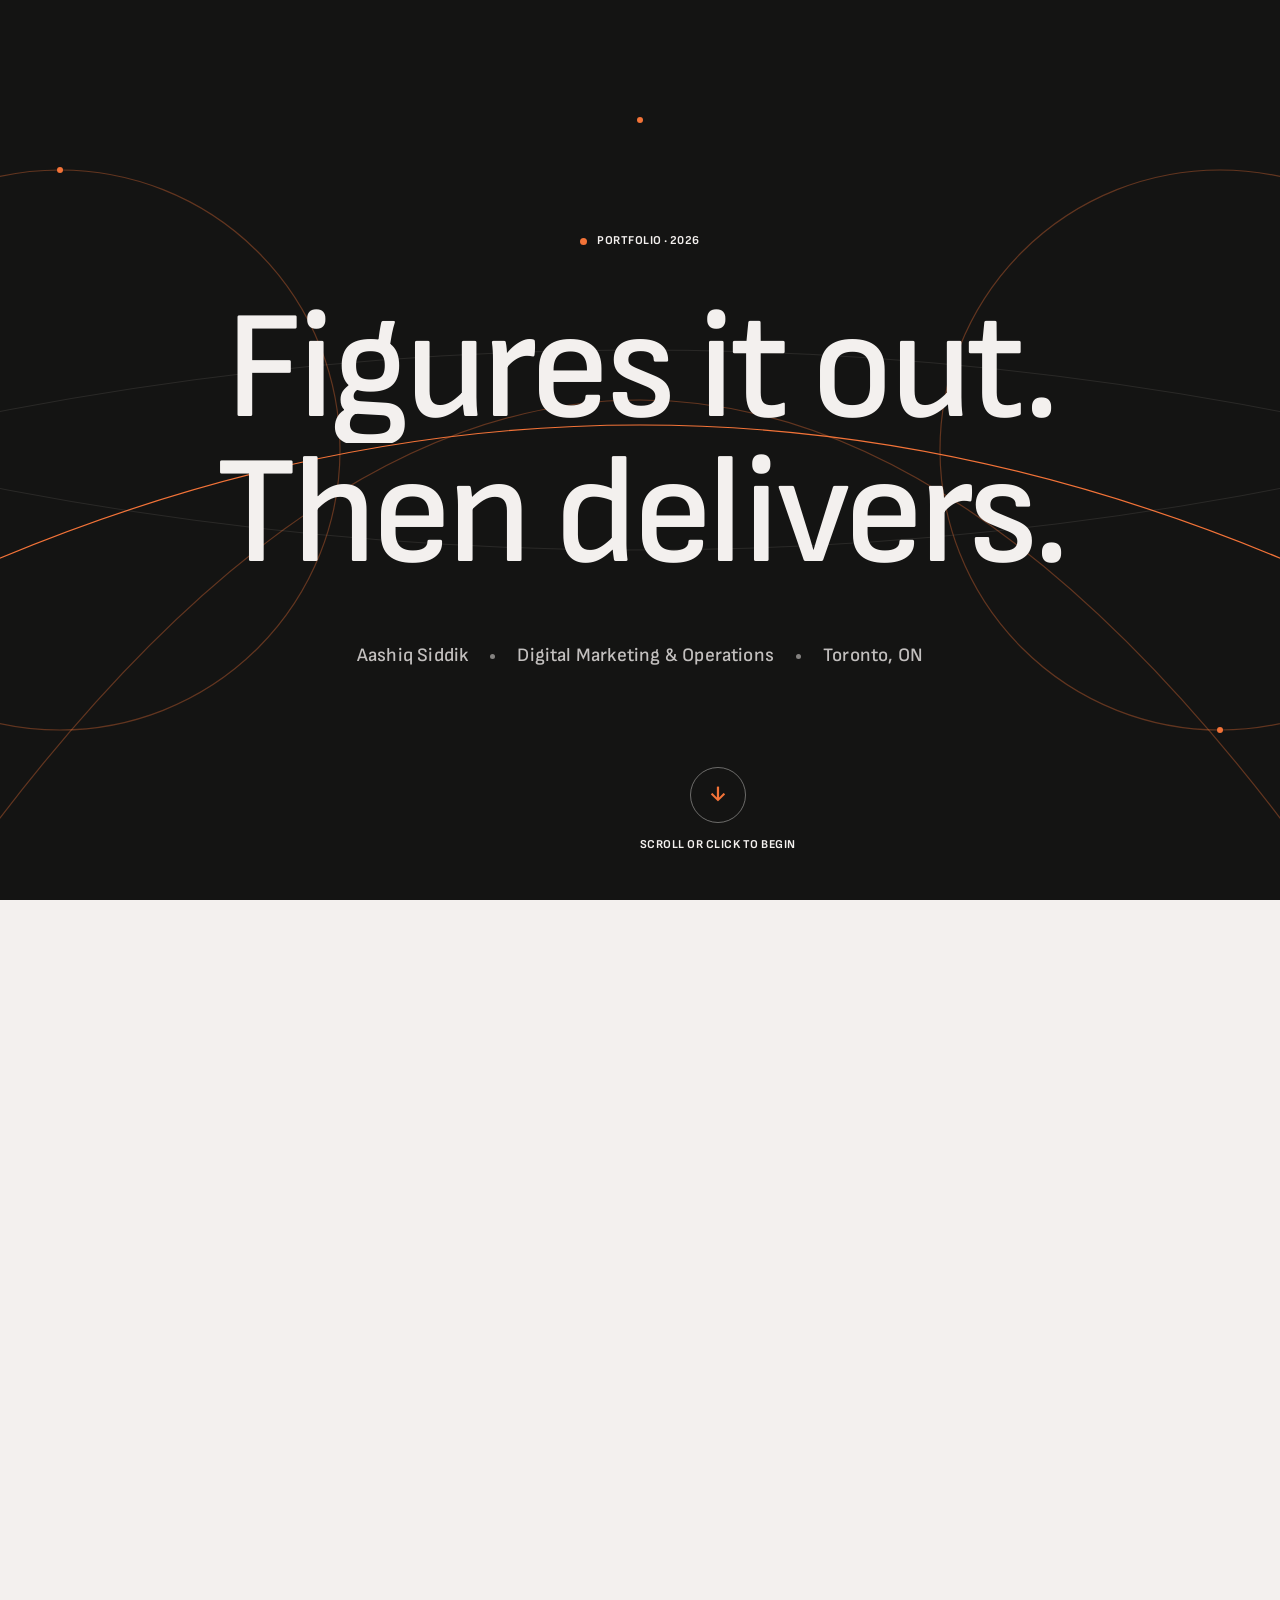
==== commit c30d1a67: "Add mobile responsive layout and content fixes - Comprehensive responsive pass with breakpoints at 9" ====
--- a/index.html
+++ b/index.html
@@ -523,7 +523,7 @@
           <div class="edu-card reveal" data-delay="1">
             <h4>Global Business Management</h4>
             <div class="edu-school">Humber College · Toronto, ON</div>
-            <p class="edu-detail">Ontario Graduate Certificate · 2023 · GPA 91.5<br>President, Rotaract Club · Sports Coordinator, Student Union.</p>
+            <p class="edu-detail">Ontario Graduate Certificate · 2023 · GPA 91.5</p>
           </div>
           <div class="edu-card reveal" data-delay="2">
             <h4>BSc Business Management</h4>
@@ -560,8 +560,9 @@
           <h3 class="reveal">Hand me something. <em>I'll figure it out.</em></h3>
         </div>
         <div class="col">
-          <p class="label">Email</p>
+          <p class="label">Contact</p>
           <a href="mailto:aashiqs227@gmail.com">aashiqs227@gmail.com</a>
+          <a href="tel:+16479796295">(647) 979-6295</a>
           <p class="sub">Toronto, ON</p>
         </div>
         <div class="col">
--- a/styles.css
+++ b/styles.css
@@ -148,17 +148,18 @@
 .splash-meta {
   display: flex;
   justify-content: center;
-  gap: 18px;
+  flex-wrap: wrap;
+  gap: 14px 22px;
   align-items: center;
   margin-top: 56px;
-  font-size: 14px;
-  font-weight: var(--fw-medium);
-  letter-spacing: 0.02em;
-  color: rgba(243, 240, 238, 0.65);
+  font-size: clamp(16px, 1.5vw, 19px);
+  font-weight: var(--fw-medium);
+  letter-spacing: 0.01em;
+  color: rgba(243, 240, 238, 0.78);
   opacity: 0;
   animation: rise 700ms var(--ease-out) 1.6s forwards;
 }
-.splash-meta .dot { width: 4px; height: 4px; border-radius: 50%; background: rgba(243,240,238,0.45); }
+.splash-meta .dot { width: 5px; height: 5px; border-radius: 50%; background: rgba(243,240,238,0.5); }
 
 .splash-enter {
   position: absolute;
@@ -1045,6 +1046,7 @@
   letter-spacing: -0.025em;
   line-height: 1;
   text-wrap: balance;
+  color: var(--color-white);
 }
 footer.site h3 em { font-style: italic; font-weight: 400; color: var(--color-light-signal-orange); }
 footer.site .label {
@@ -1107,3 +1109,226 @@
   transition: opacity 600ms var(--ease-out) 200ms;
 }
 main.app.ready { opacity: 1; }
+
+/* =====================================================================
+   MOBILE RESPONSIVE — comprehensive overhaul
+   ===================================================================== */
+
+/* ---------------- Tablet (≤960px) ---------------- */
+@media (max-width: 960px) {
+  :root {
+    --section-pad: 72px;
+    --gutter-page: 32px;
+  }
+
+  /* Section head — stack heading + lede */
+  .section-head { margin-bottom: 48px; gap: 16px; }
+  .section-head .row { flex-direction: column; align-items: flex-start; gap: 20px; }
+  .section-head h2 { max-width: 16ch; }
+  .section-head .lede { max-width: 56ch; }
+
+  /* Hero */
+  .hero h1 { font-size: clamp(40px, 8vw, 72px); margin-top: 24px; }
+  .hero-lede { font-size: 16.5px; margin-top: 22px; max-width: 100%; }
+
+  /* Versatility */
+  .versatility-grid { grid-template-columns: 1fr 1fr; }
+
+  /* Tools */
+  .tools-grid { grid-template-columns: 1fr 1fr; gap: 14px; }
+  .tool-group { padding: 26px 24px; min-height: 0; }
+
+  /* Education */
+  .edu-card { padding: 28px 26px; }
+
+  /* CTA band */
+  .cta-band { padding: 56px 40px; }
+
+  /* Work cards */
+  .work-card { padding: 32px 28px; border-radius: 28px; }
+  .work-card h3 { font-size: 23px; }
+
+  /* Footer */
+  footer.site { padding: 72px 0 36px; }
+  footer.site .row { padding-bottom: 48px; }
+}
+
+/* ---------------- Mobile (≤720px) ---------------- */
+@media (max-width: 720px) {
+  :root {
+    --section-pad: 64px;
+    --gutter-page: 24px;
+  }
+
+  /* Nav pill — compact, just brand + CTA */
+  .nav-pill {
+    top: 16px;
+    width: calc(100% - 32px);
+    max-width: 420px;
+    padding: 8px 8px 8px 18px;
+    gap: 12px;
+    justify-content: space-between;
+  }
+  .nav-brand { font-size: 14px; }
+  .nav-cta { padding: 9px 16px; font-size: 12.5px; }
+
+  /* Hero */
+  .hero { padding: 130px 0 56px; }
+  .hero .watermark { top: 90px; font-size: clamp(96px, 28vw, 180px); }
+  .hero-grid { gap: 40px; }
+  .hero h1 { font-size: clamp(38px, 11vw, 64px); }
+  .hero-stats {
+    margin-top: 56px;
+    grid-template-columns: 1fr 1fr;
+    gap: 28px 20px;
+    padding-top: 28px;
+  }
+  .stat-num { font-size: clamp(36px, 11vw, 56px); }
+  .stat-label { font-size: 12.5px; }
+  .portrait-wrap { width: 240px; height: 240px; }
+  .portrait-initials { font-size: 80px; }
+
+  /* Section headings tighten */
+  .section-head h2 { font-size: clamp(30px, 8vw, 44px); }
+  .section-head .lede { font-size: 16px; }
+
+  /* Versatility */
+  .versatility .watermark { font-size: clamp(72px, 22vw, 140px); top: 30px; right: -30px; }
+  .video-frame { border-radius: 24px; margin-top: 32px; }
+  .video-caption { font-size: 14px; }
+  .versatility-grid { grid-template-columns: 1fr; gap: 12px; margin-top: 48px; }
+  .v-tile { padding: 24px 22px; border-radius: 20px; }
+
+  /* About — stack */
+  .about-text p { font-size: 16px; }
+  .trait { padding: 22px 0; }
+  .trait h4 { font-size: 17px; }
+  .trait p { font-size: 14px; }
+
+  /* Work cards */
+  .work-grid { gap: 12px; }
+  .work-card { padding: 26px 24px; border-radius: 24px; gap: 12px; }
+  .work-card h3 { font-size: 21px; }
+  .work-desc { font-size: 14px; }
+  .chip { font-size: 11.5px; padding: 6px 12px; }
+
+  /* Skills strip */
+  .skills-strip { gap: 8px; margin-top: 24px; }
+  .skills-strip span { font-size: 12.5px; padding: 8px 16px; }
+
+  /* Analytics feature */
+  .analytics-feature { padding: 28px 24px; border-radius: 28px; gap: 28px; }
+  .dashboard-mock { padding: 18px; border-radius: 18px; }
+  .dashboard-mock .tile .val { font-size: 19px; }
+
+  /* Tools */
+  .tools-grid { grid-template-columns: 1fr; }
+
+  /* Timeline */
+  .timeline { margin-top: 16px; }
+  .tl-row { padding: 24px 0; gap: 10px; }
+  .tl-date { font-size: 12px; }
+  .tl-role { font-size: 21px; }
+  .tl-company { font-size: 13.5px; margin-bottom: 8px; }
+  .tl-desc { font-size: 14px; }
+
+  /* Education on home */
+  .edu-grid { grid-template-columns: 1fr; gap: 12px; }
+  .edu-card { padding: 26px 24px; border-radius: 24px; }
+  .edu-card h4 { font-size: 19px; }
+
+  /* CTA band */
+  .cta-band {
+    padding: 48px 28px;
+    border-radius: 32px;
+    gap: 32px;
+  }
+  .cta-band h2 { font-size: clamp(26px, 7.5vw, 38px); }
+  .cta-band .cta-actions { flex-direction: column; align-items: stretch; gap: 10px; }
+  .cta-band .ink-pill,
+  .cta-band .ghost-pill { justify-content: center; padding: 14px 22px; font-size: 14.5px; }
+
+  /* Footer */
+  footer.site { padding: 64px 0 32px; }
+  footer.site .row { gap: 36px; padding-bottom: 36px; }
+  footer.site h3 { font-size: clamp(30px, 9vw, 44px); }
+  footer.site .col p,
+  footer.site .col a { font-size: 15px; }
+  footer.site .bottom { margin-top: 28px; font-size: 12px; }
+
+  /* Watermarks — pull in so they don't crash sections */
+  .watermark { font-size: clamp(72px, 22vw, 160px) !important; }
+
+  /* Global orbit — shrink so it doesn't dominate */
+  .global-orbit { width: 360px; height: 360px; right: -160px; opacity: 0.22; }
+
+  /* Splash refinements */
+  .splash-eyebrow { margin-bottom: 32px; font-size: 11px; }
+  .splash-tagline { font-size: clamp(48px, 14vw, 88px); }
+  .splash-meta { margin-top: 36px; gap: 10px 14px; }
+  .splash-enter { bottom: 32px; gap: 10px; font-size: 11px; }
+  .splash-enter-circle { width: 48px; height: 48px; }
+}
+
+/* ---------------- Small mobile (≤480px) ---------------- */
+@media (max-width: 480px) {
+  :root {
+    --gutter-page: 20px;
+  }
+  .container, .container-narrow { padding: 0 20px; }
+
+  /* Splash — tighten further */
+  .splash-tagline { font-size: clamp(42px, 14vw, 64px); line-height: 0.98; }
+  .splash-meta {
+    flex-direction: column;
+    gap: 4px;
+    margin-top: 28px;
+    font-size: 15px;
+  }
+  .splash-meta .dot { display: none; }
+  .splash-content { padding: 0 20px; }
+
+  /* Hero stats — single column readable */
+  .hero-stats { grid-template-columns: 1fr 1fr; gap: 24px 16px; }
+  .stat-label { max-width: none; }
+
+  /* Section heading slightly tighter */
+  .section-head h2 { font-size: clamp(28px, 9vw, 38px); max-width: 18ch; }
+
+  /* Work card */
+  .work-card { padding: 22px 20px; border-radius: 22px; }
+  .work-card h3 { font-size: 19px; line-height: 1.18; }
+
+  /* Versatility v-tile */
+  .v-tile { padding: 22px 20px; }
+  .v-tile h4 { font-size: 16px; }
+
+  /* Tools */
+  .tool-group { padding: 24px 22px; border-radius: 20px; }
+  .tool-group h4 { font-size: 17px; }
+
+  /* CTA band */
+  .cta-band { padding: 40px 24px; border-radius: 28px; }
+
+  /* Footer */
+  footer.site h3 { font-size: clamp(28px, 10vw, 38px); }
+  footer.site .bottom { flex-direction: column; gap: 8px; align-items: flex-start; }
+
+  /* Portrait smaller */
+  .portrait-wrap { width: 200px; height: 200px; }
+  .portrait-initials { font-size: 68px; }
+  .portrait-satellite { width: 44px; height: 44px; font-size: 17px; }
+
+  /* Analytics feature */
+  .analytics-feature { padding: 24px 20px; }
+
+  /* Timeline role text */
+  .tl-role { font-size: 19px; }
+}
+
+/* ---------------- Very narrow (≤360px) ---------------- */
+@media (max-width: 360px) {
+  .hero-stats { grid-template-columns: 1fr; }
+  .nav-pill { padding: 7px 7px 7px 14px; }
+  .nav-cta { padding: 8px 12px; font-size: 12px; }
+}
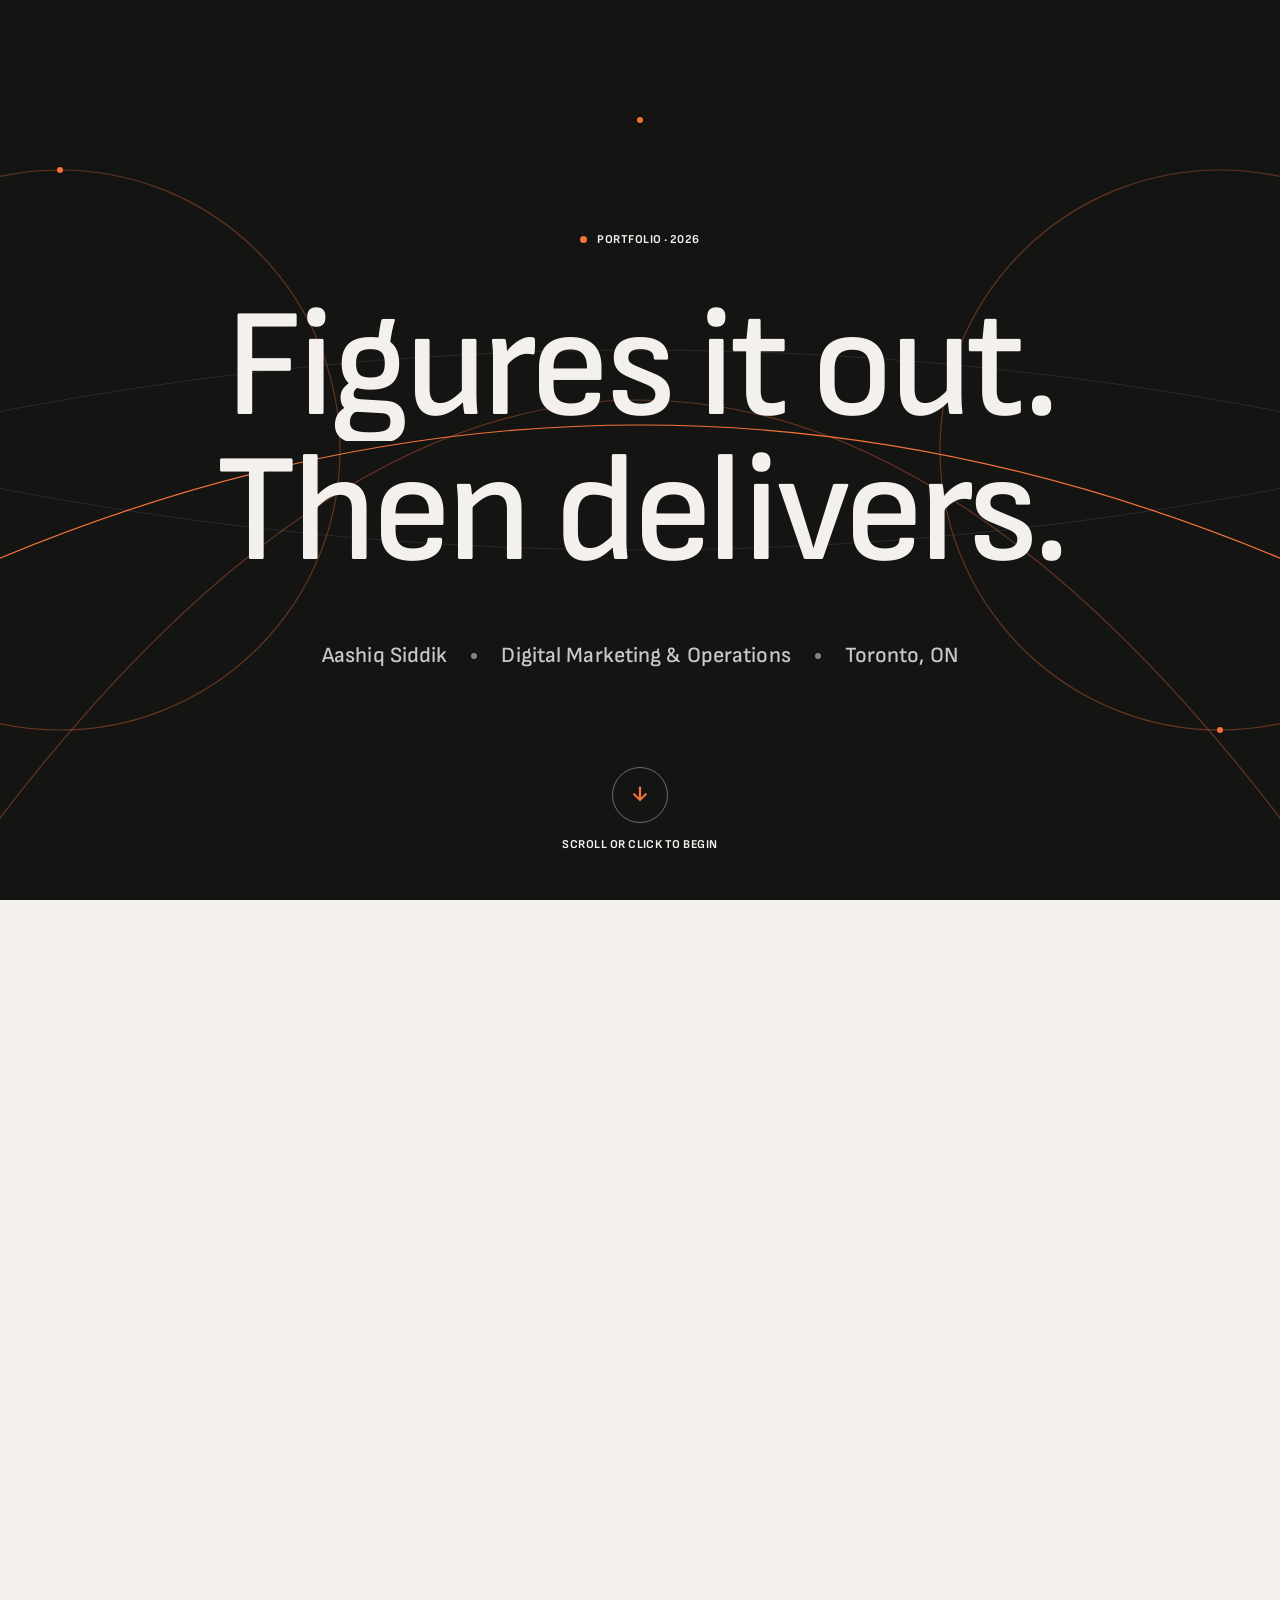
==== commit f02f354d: "Add dedicated /portfolio design showcase page - New portfolio.html highlighting formal design work f" ====
--- a/index.html
+++ b/index.html
@@ -62,6 +62,7 @@
   <ul class="nav-links">
     <li><a href="#about">About</a></li>
     <li><a href="#work">Work</a></li>
+    <li><a href="portfolio.html">Portfolio</a></li>
     <li><a href="#experience">Experience</a></li>
     <li><a href="#tools">Tools</a></li>
     <li><a href="#contact">Contact</a></li>
--- a/styles.css
+++ b/styles.css
@@ -4,7 +4,7 @@
    ===================================================================== */
 
 * { margin: 0; padding: 0; box-sizing: border-box; }
-html { scroll-behavior: smooth; }
+html { scroll-behavior: smooth; overflow-x: hidden; }
 
 body {
   background: var(--bg);
@@ -14,6 +14,7 @@
   font-size: var(--fs-body);
   line-height: var(--lh-body);
   overflow-x: hidden;
+  width: 100%;
   -webkit-font-smoothing: antialiased;
 }
 
@@ -149,23 +150,25 @@
   display: flex;
   justify-content: center;
   flex-wrap: wrap;
-  gap: 14px 22px;
+  gap: 14px 24px;
   align-items: center;
   margin-top: 56px;
-  font-size: clamp(16px, 1.5vw, 19px);
-  font-weight: var(--fw-medium);
-  letter-spacing: 0.01em;
-  color: rgba(243, 240, 238, 0.78);
+  font-size: clamp(18px, 1.7vw, 23px);
+  font-weight: var(--fw-medium);
+  letter-spacing: 0.005em;
+  color: rgba(243, 240, 238, 0.82);
   opacity: 0;
   animation: rise 700ms var(--ease-out) 1.6s forwards;
 }
-.splash-meta .dot { width: 5px; height: 5px; border-radius: 50%; background: rgba(243,240,238,0.5); }
+.splash-meta .dot { width: 6px; height: 6px; border-radius: 50%; background: rgba(243,240,238,0.5); }
 
 .splash-enter {
   position: absolute;
   bottom: 48px;
-  left: 50%;
-  transform: translateX(-50%);
+  left: 0;
+  right: 0;
+  margin: 0 auto;
+  width: fit-content;
   display: flex;
   flex-direction: column;
   align-items: center;
@@ -368,6 +371,7 @@
 section {
   position: relative;
   padding: var(--section-pad) 0;
+  overflow: hidden;
 }
 
 section.lifted { background: var(--color-canvas-lifted); }
@@ -1257,16 +1261,46 @@
   footer.site .bottom { margin-top: 28px; font-size: 12px; }
 
   /* Watermarks — pull in so they don't crash sections */
-  .watermark { font-size: clamp(72px, 22vw, 160px) !important; }
+  .watermark {
+    font-size: clamp(64px, 20vw, 140px) !important;
+    max-width: 100%;
+    overflow: hidden;
+  }
 
   /* Global orbit — shrink so it doesn't dominate */
-  .global-orbit { width: 360px; height: 360px; right: -160px; opacity: 0.22; }
+  .global-orbit { width: 360px; height: 360px; right: -180px; opacity: 0.22; }
 
   /* Splash refinements */
-  .splash-eyebrow { margin-bottom: 32px; font-size: 11px; }
-  .splash-tagline { font-size: clamp(48px, 14vw, 88px); }
-  .splash-meta { margin-top: 36px; gap: 10px 14px; }
-  .splash-enter { bottom: 32px; gap: 10px; font-size: 11px; }
+  .splash { padding: 0; }
+  .splash-content {
+    width: 100%;
+    padding: 0 24px;
+    display: flex;
+    flex-direction: column;
+    align-items: center;
+  }
+  .splash-eyebrow { margin-bottom: 28px; font-size: 11px; }
+  .splash-tagline {
+    font-size: clamp(44px, 13vw, 76px);
+    line-height: 0.98;
+    width: 100%;
+    text-wrap: balance;
+  }
+  .splash-tagline .line { white-space: normal; }
+  .splash-meta {
+    margin-top: 32px;
+    gap: 8px 14px;
+    font-size: 14.5px;
+    flex-wrap: wrap;
+    justify-content: center;
+    max-width: 320px;
+  }
+  .splash-enter {
+    bottom: 28px;
+    gap: 10px;
+    font-size: 11px;
+    width: max-content;
+  }
   .splash-enter-circle { width: 48px; height: 48px; }
 }
 
@@ -1278,15 +1312,17 @@
   .container, .container-narrow { padding: 0 20px; }
 
   /* Splash — tighten further */
-  .splash-tagline { font-size: clamp(42px, 14vw, 64px); line-height: 0.98; }
+  .splash-tagline { font-size: clamp(38px, 13vw, 60px); line-height: 0.98; }
   .splash-meta {
-    flex-direction: column;
-    gap: 4px;
-    margin-top: 28px;
-    font-size: 15px;
+    flex-direction: row;
+    flex-wrap: wrap;
+    justify-content: center;
+    gap: 6px 12px;
+    margin-top: 24px;
+    font-size: 13.5px;
+    max-width: 280px;
   }
-  .splash-meta .dot { display: none; }
-  .splash-content { padding: 0 20px; }
+  .splash-content { padding: 0 16px; }
 
   /* Hero stats — single column readable */
   .hero-stats { grid-template-columns: 1fr 1fr; gap: 24px 16px; }
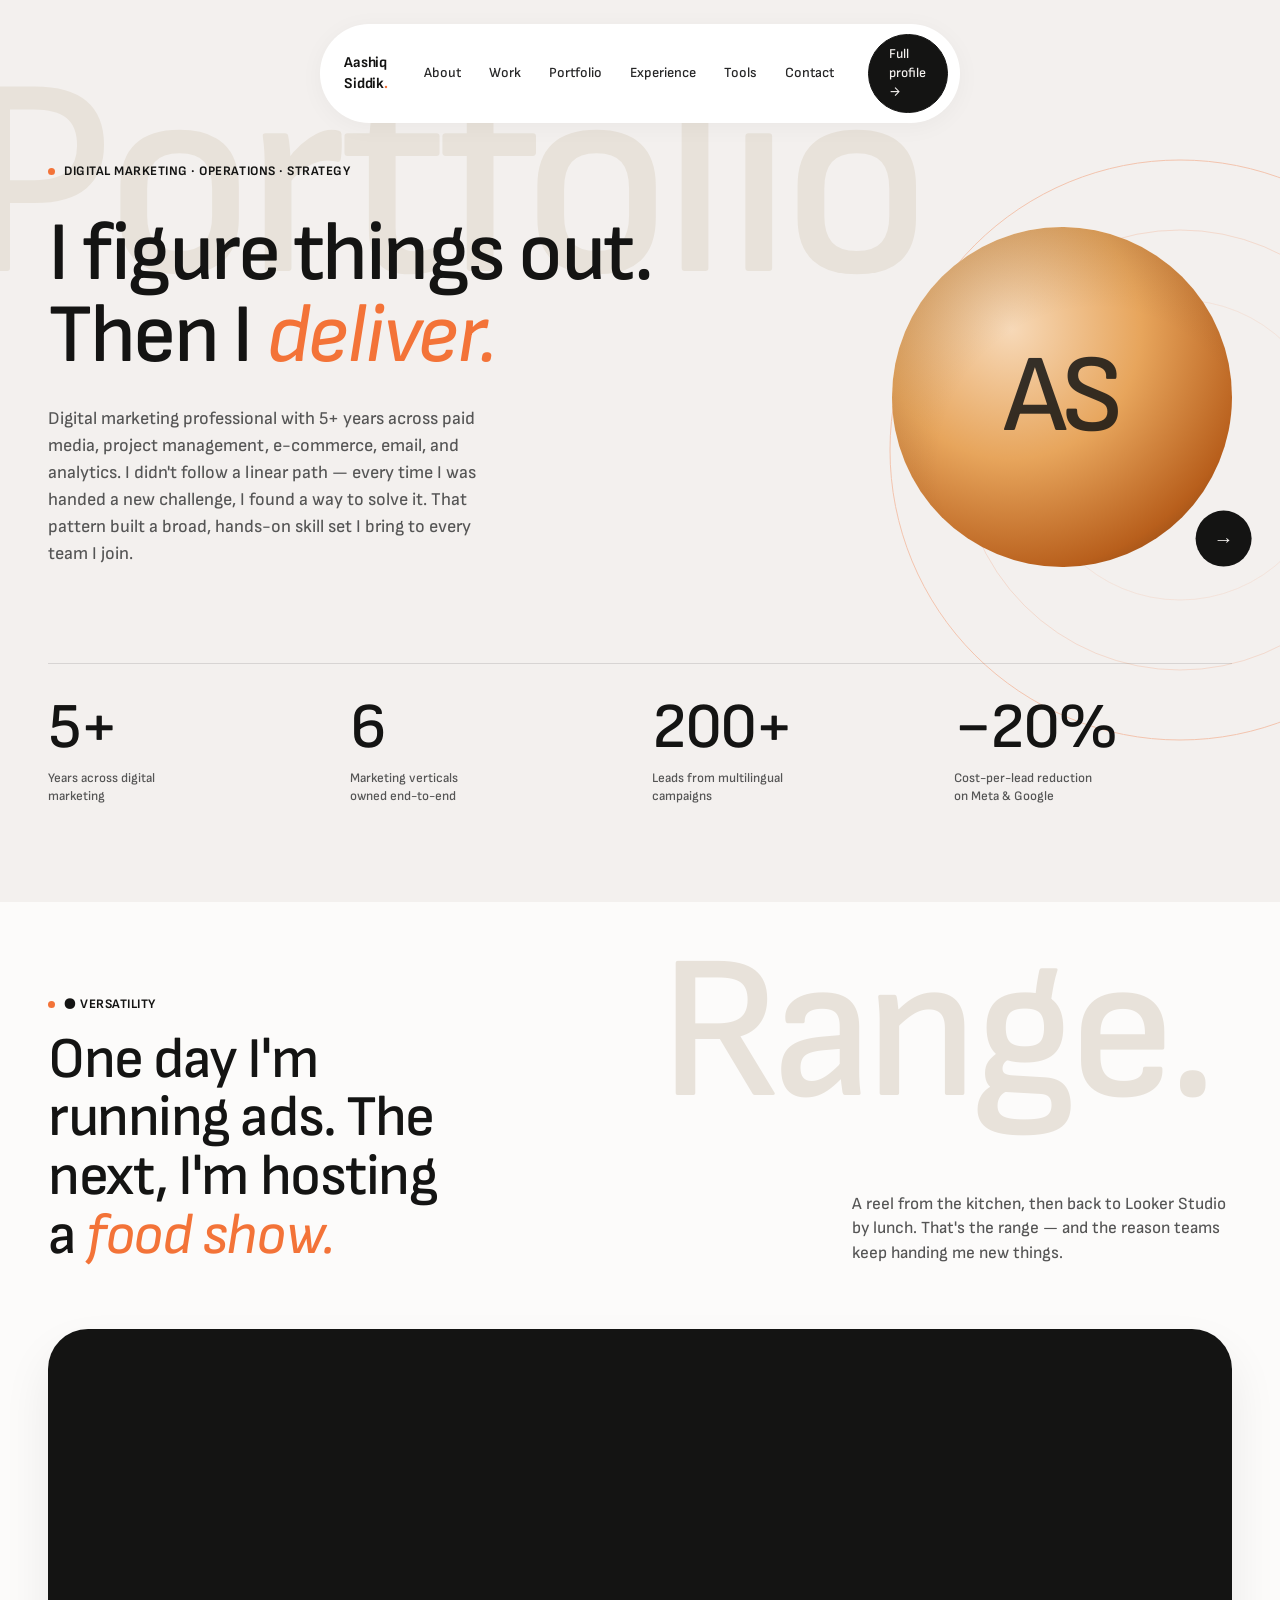
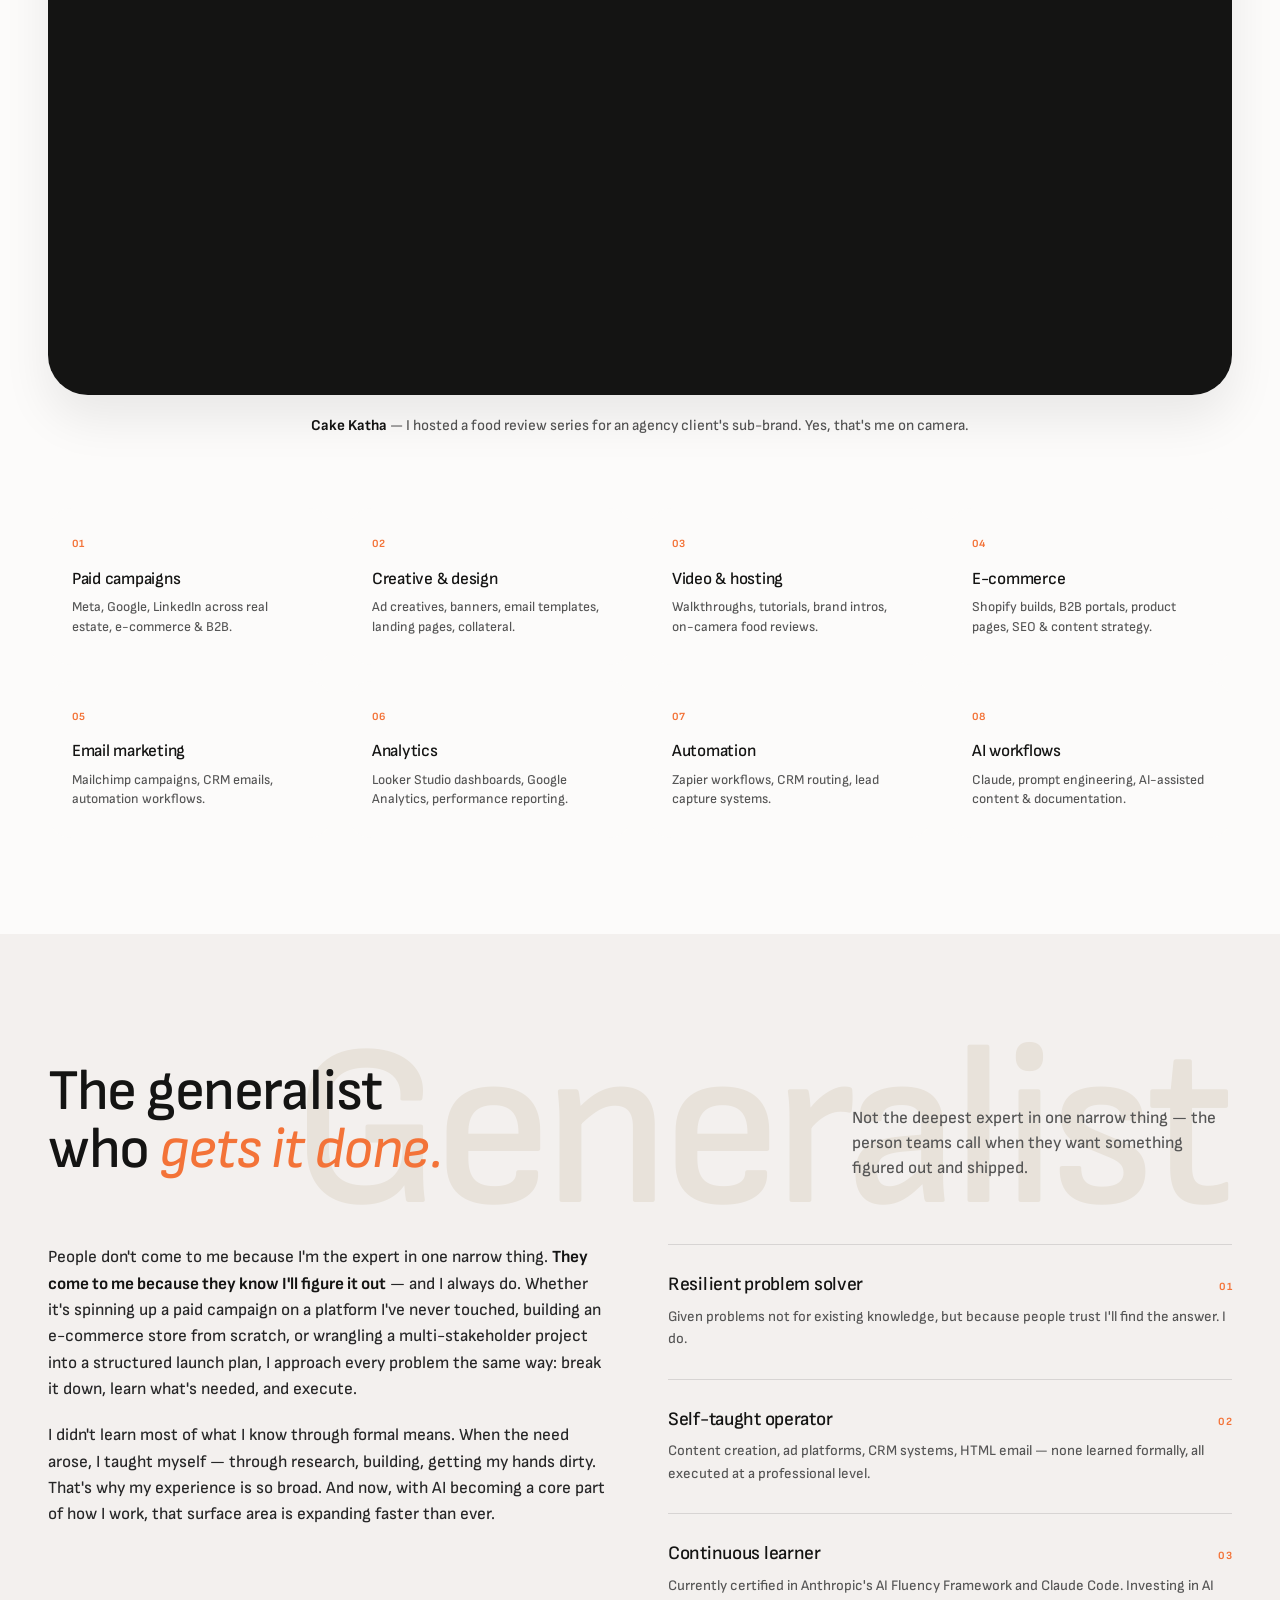
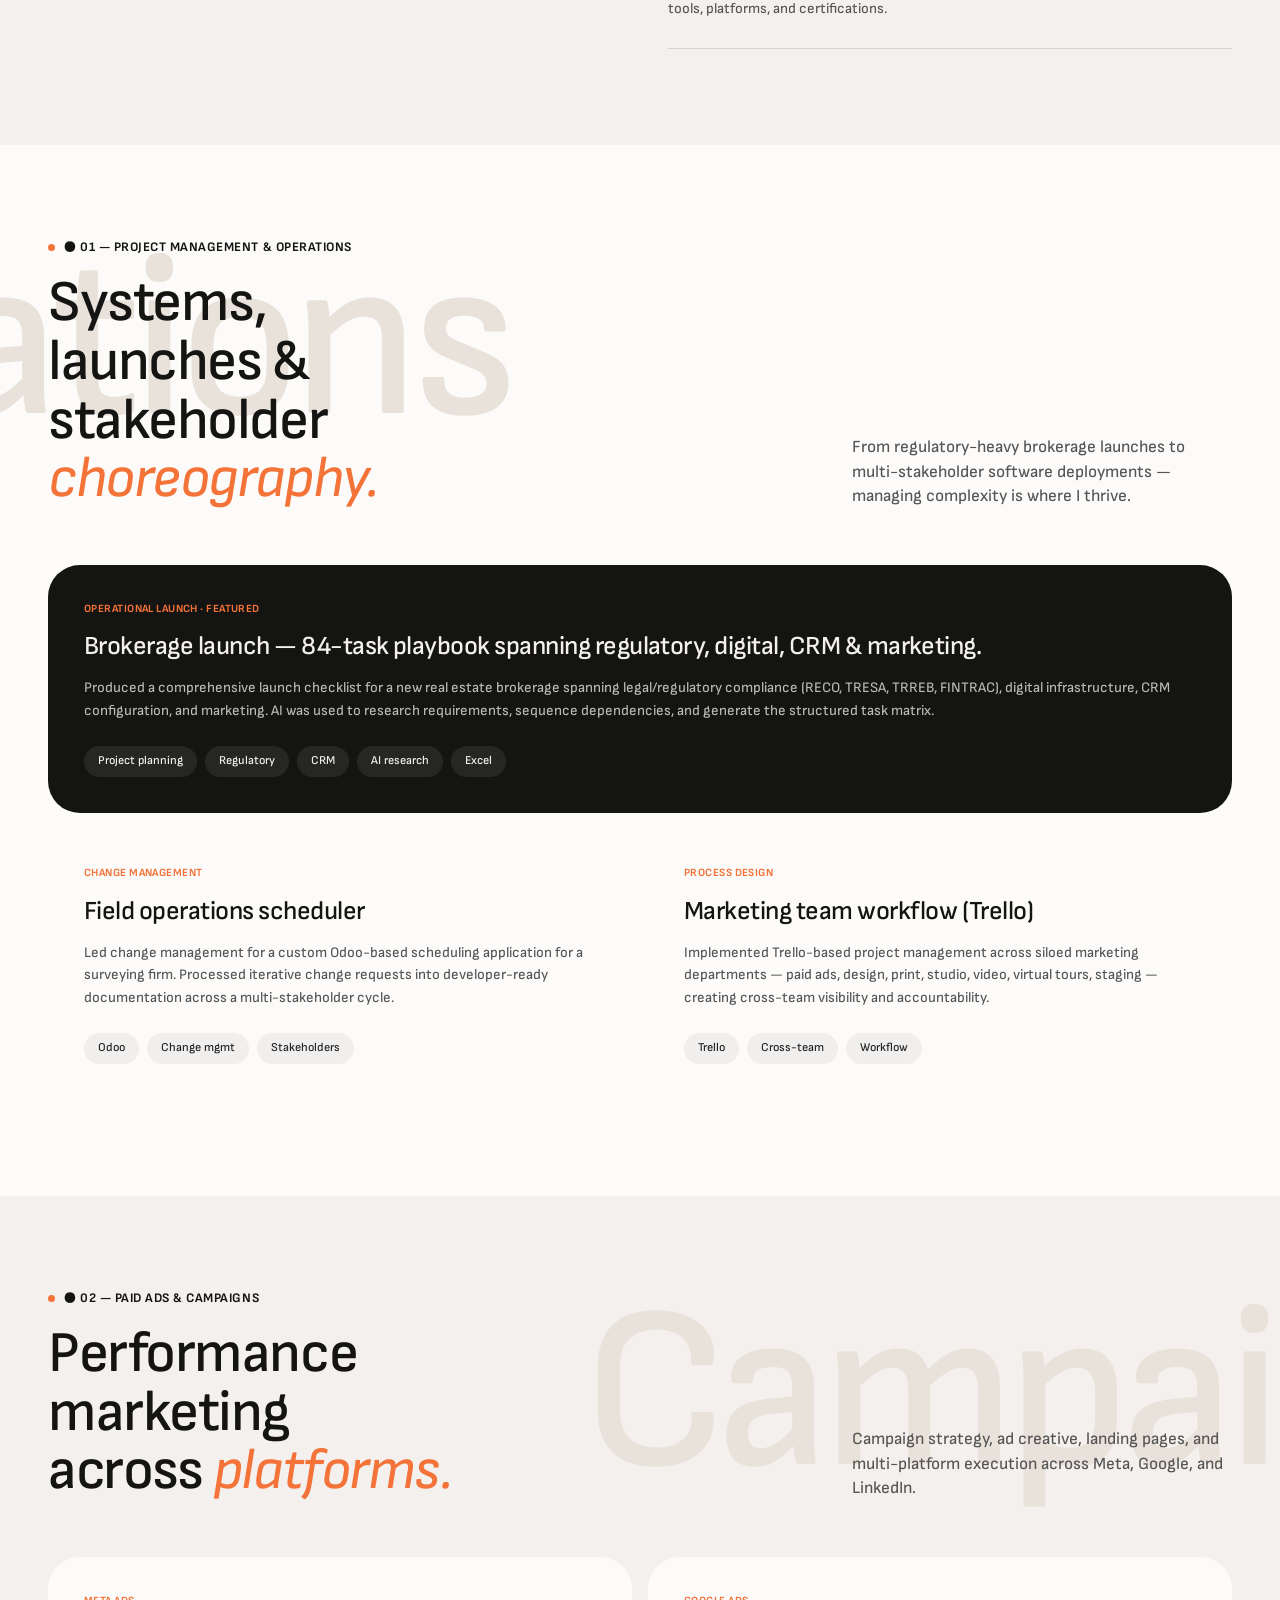
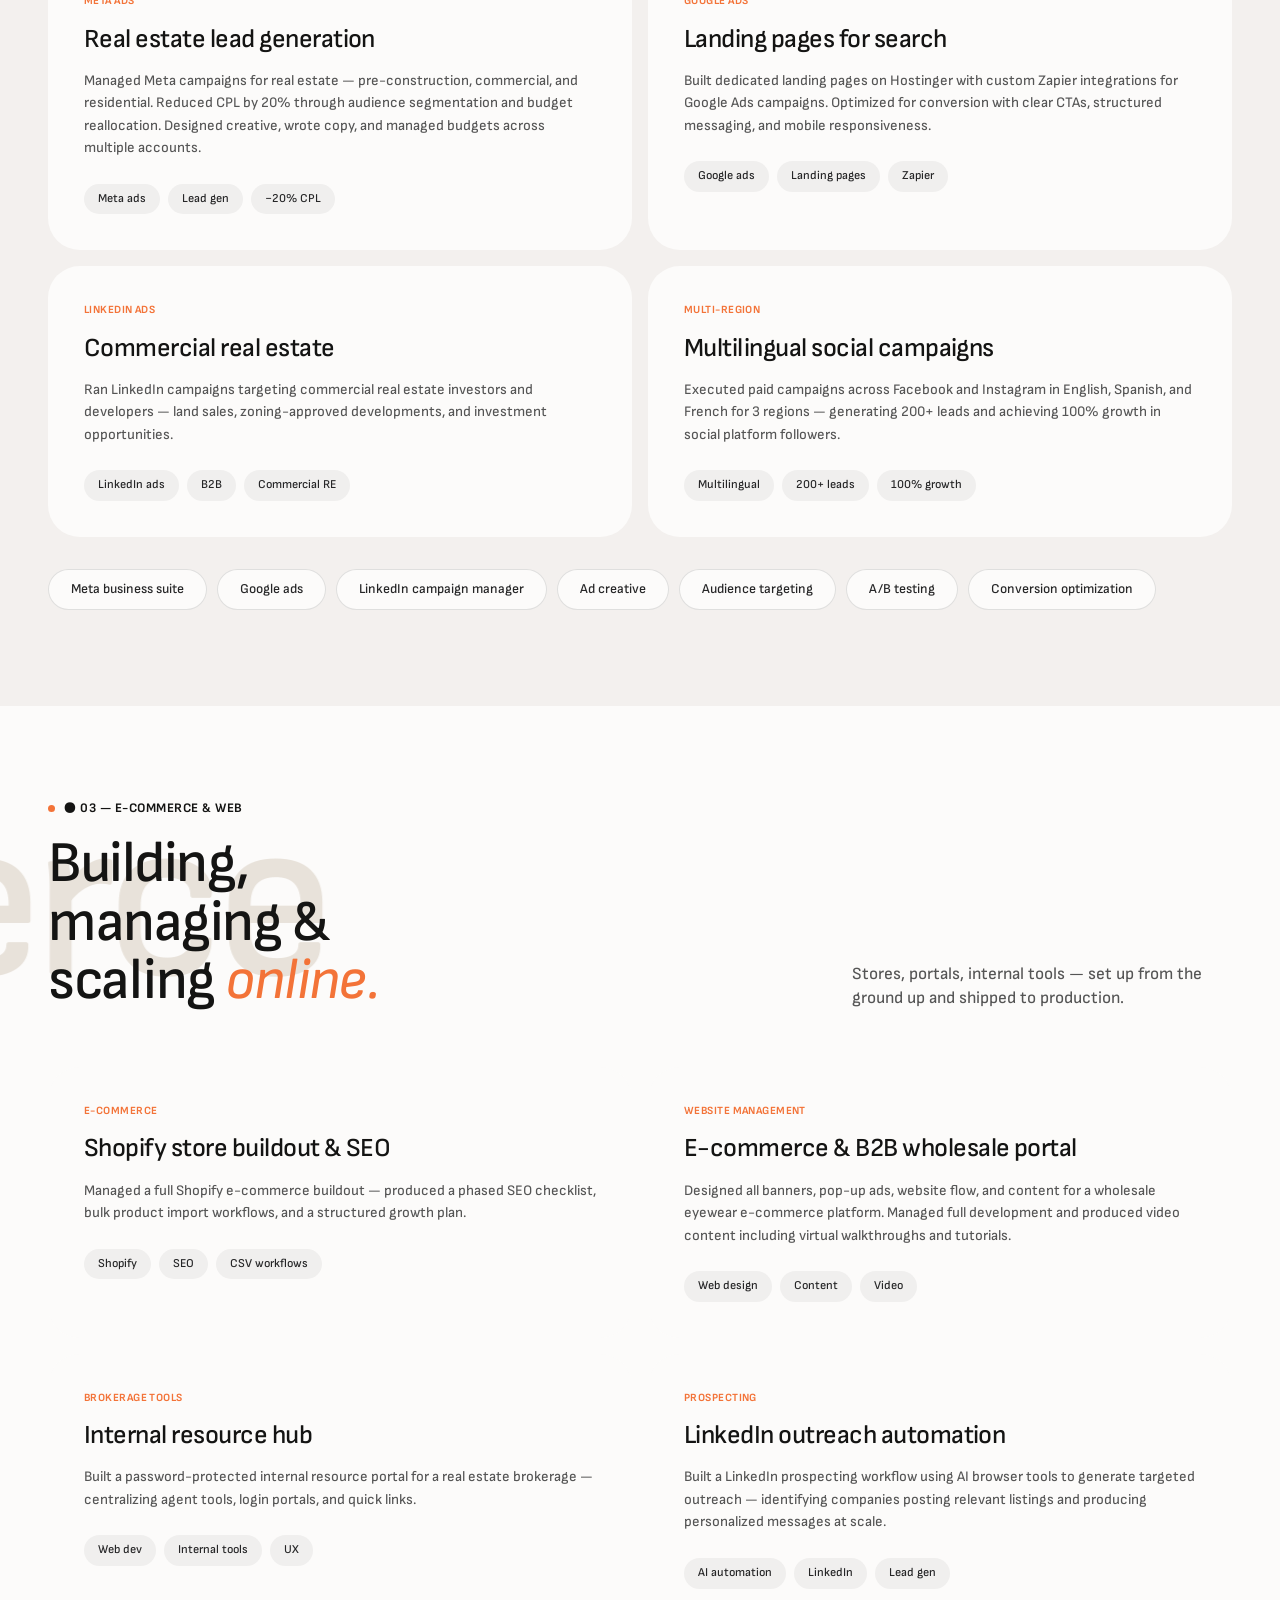
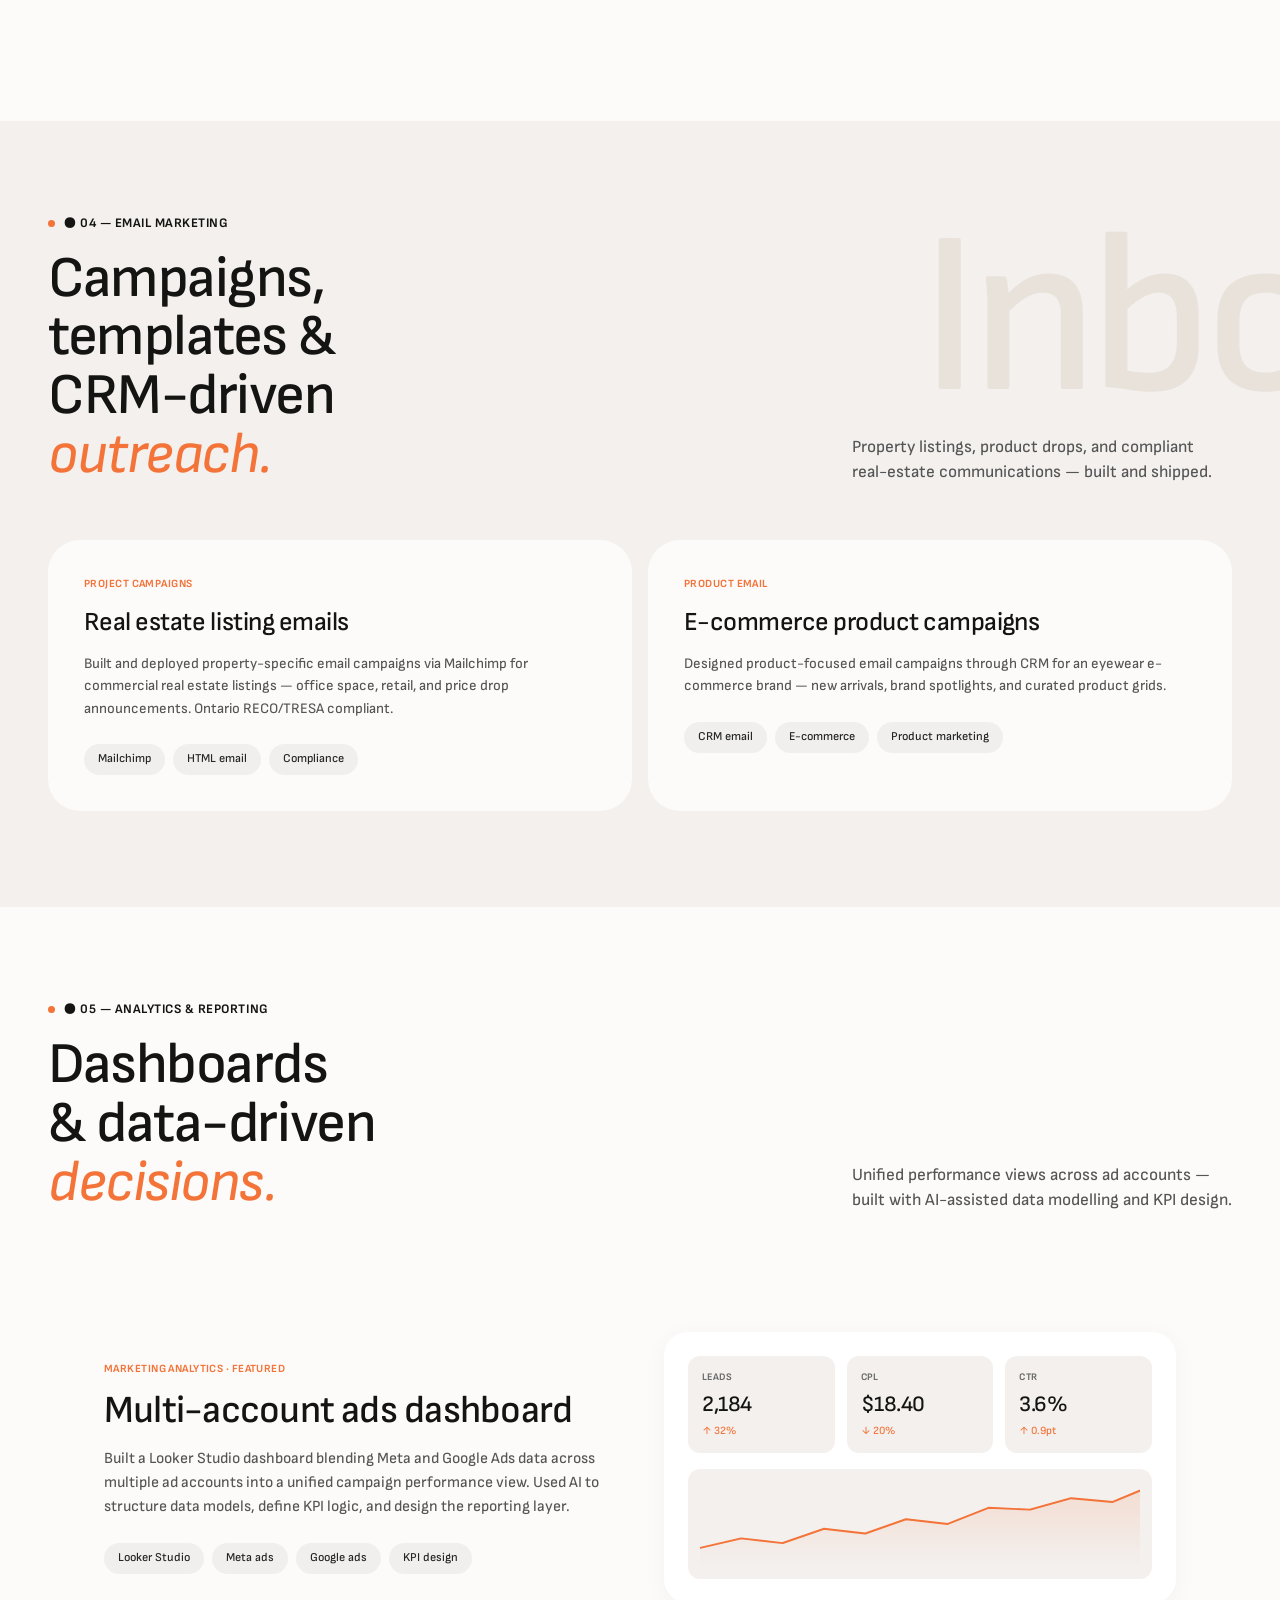
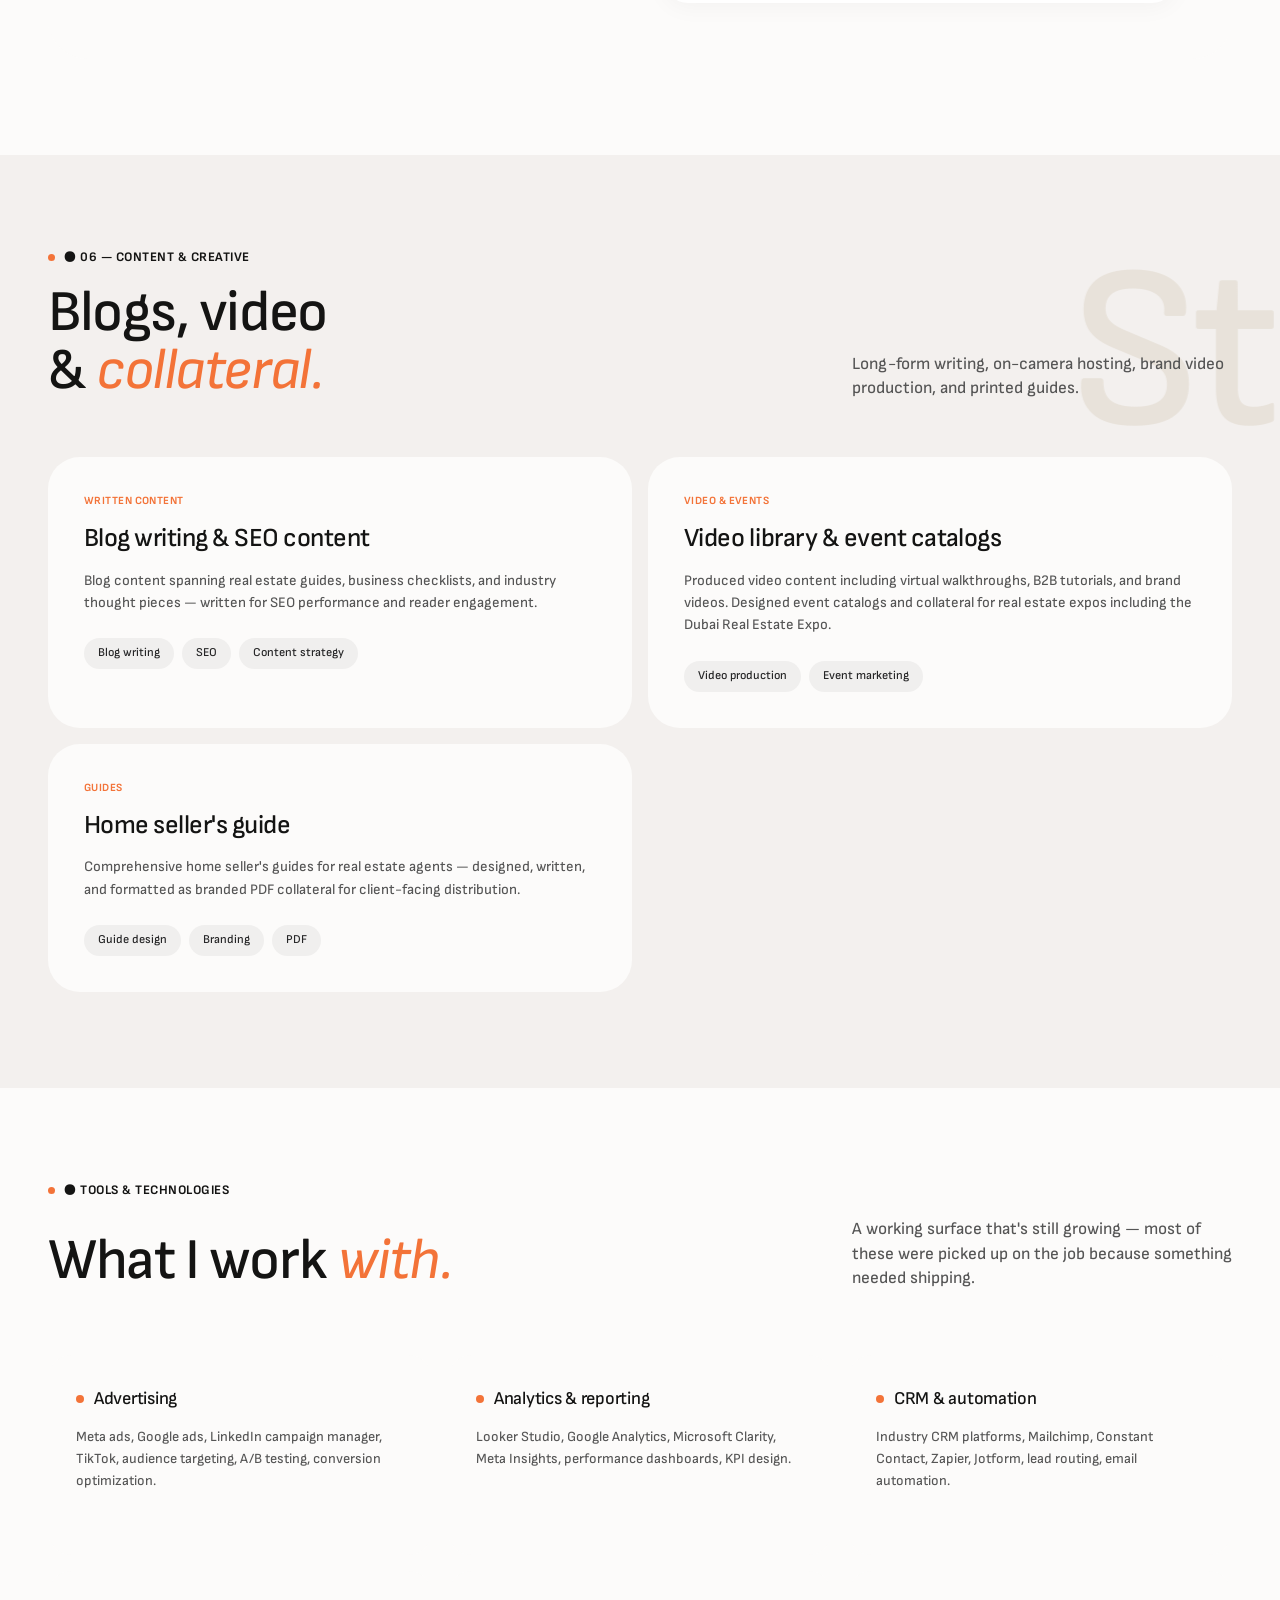
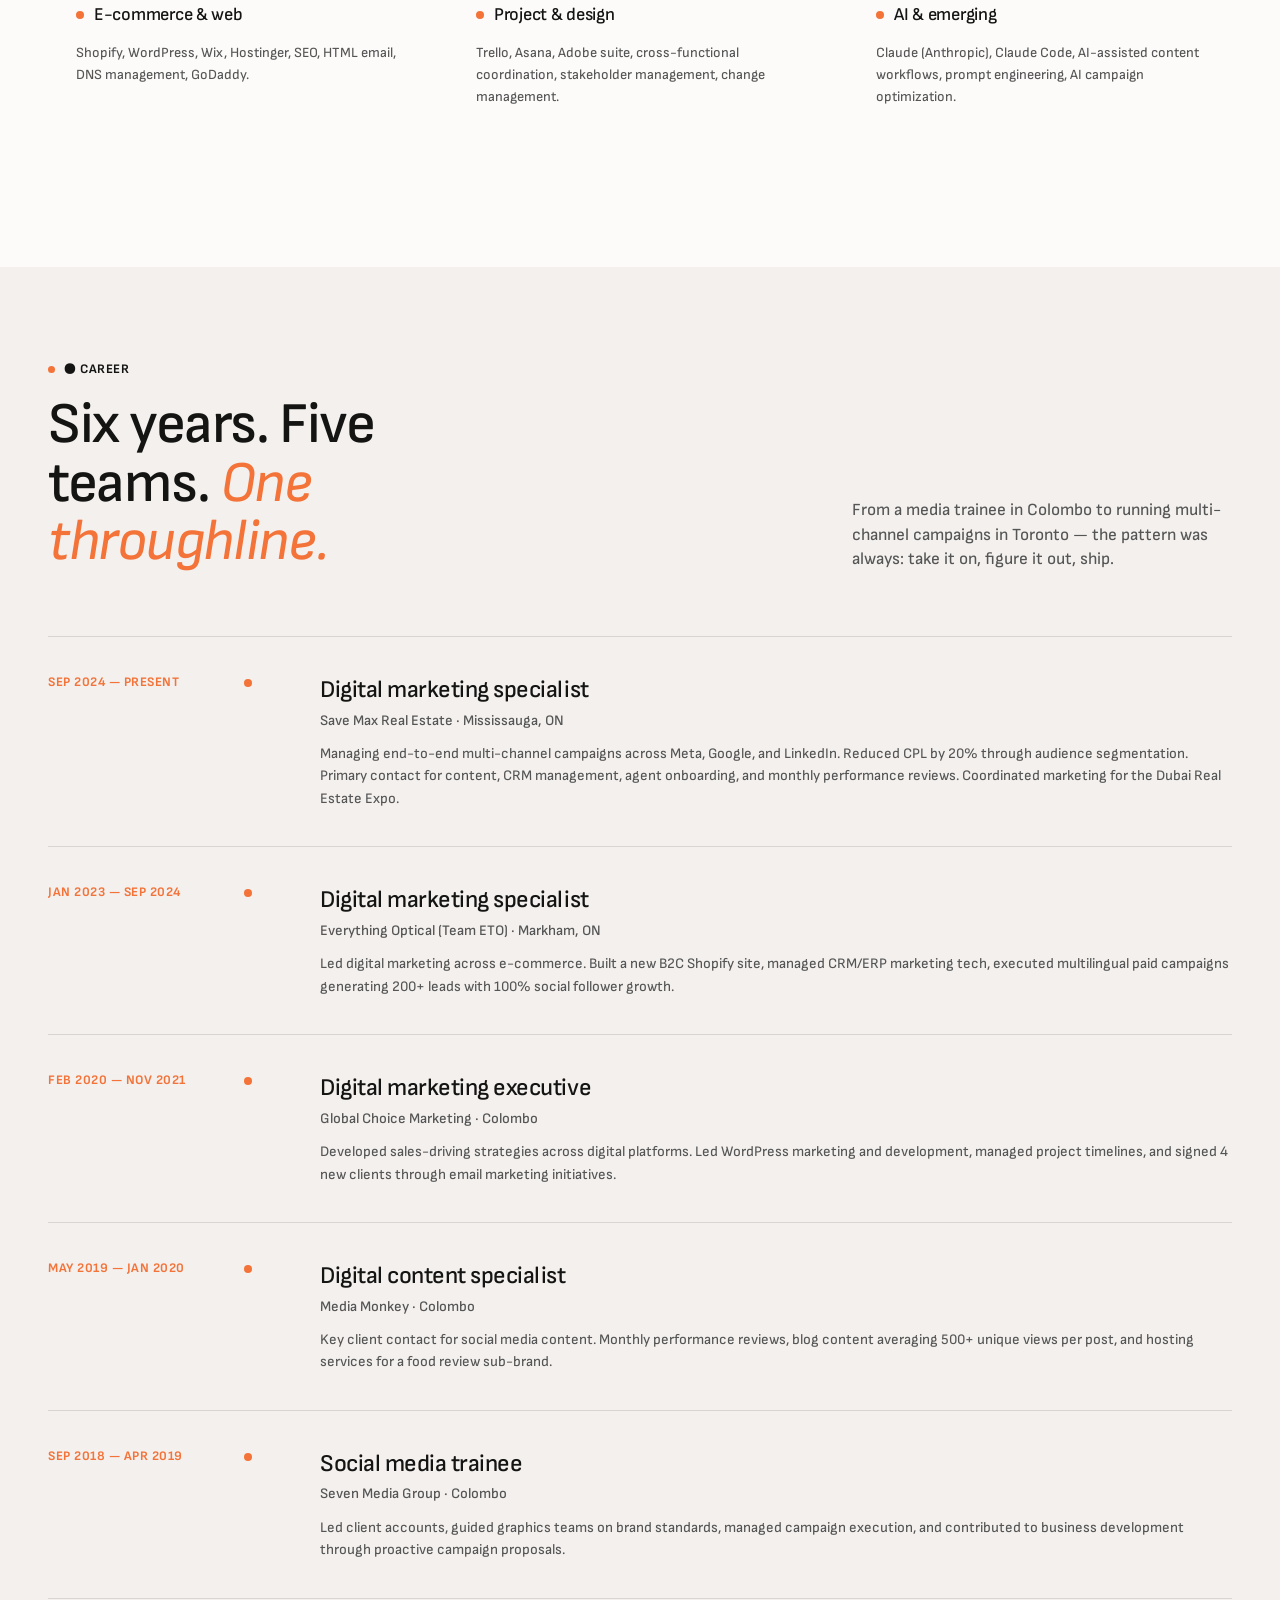
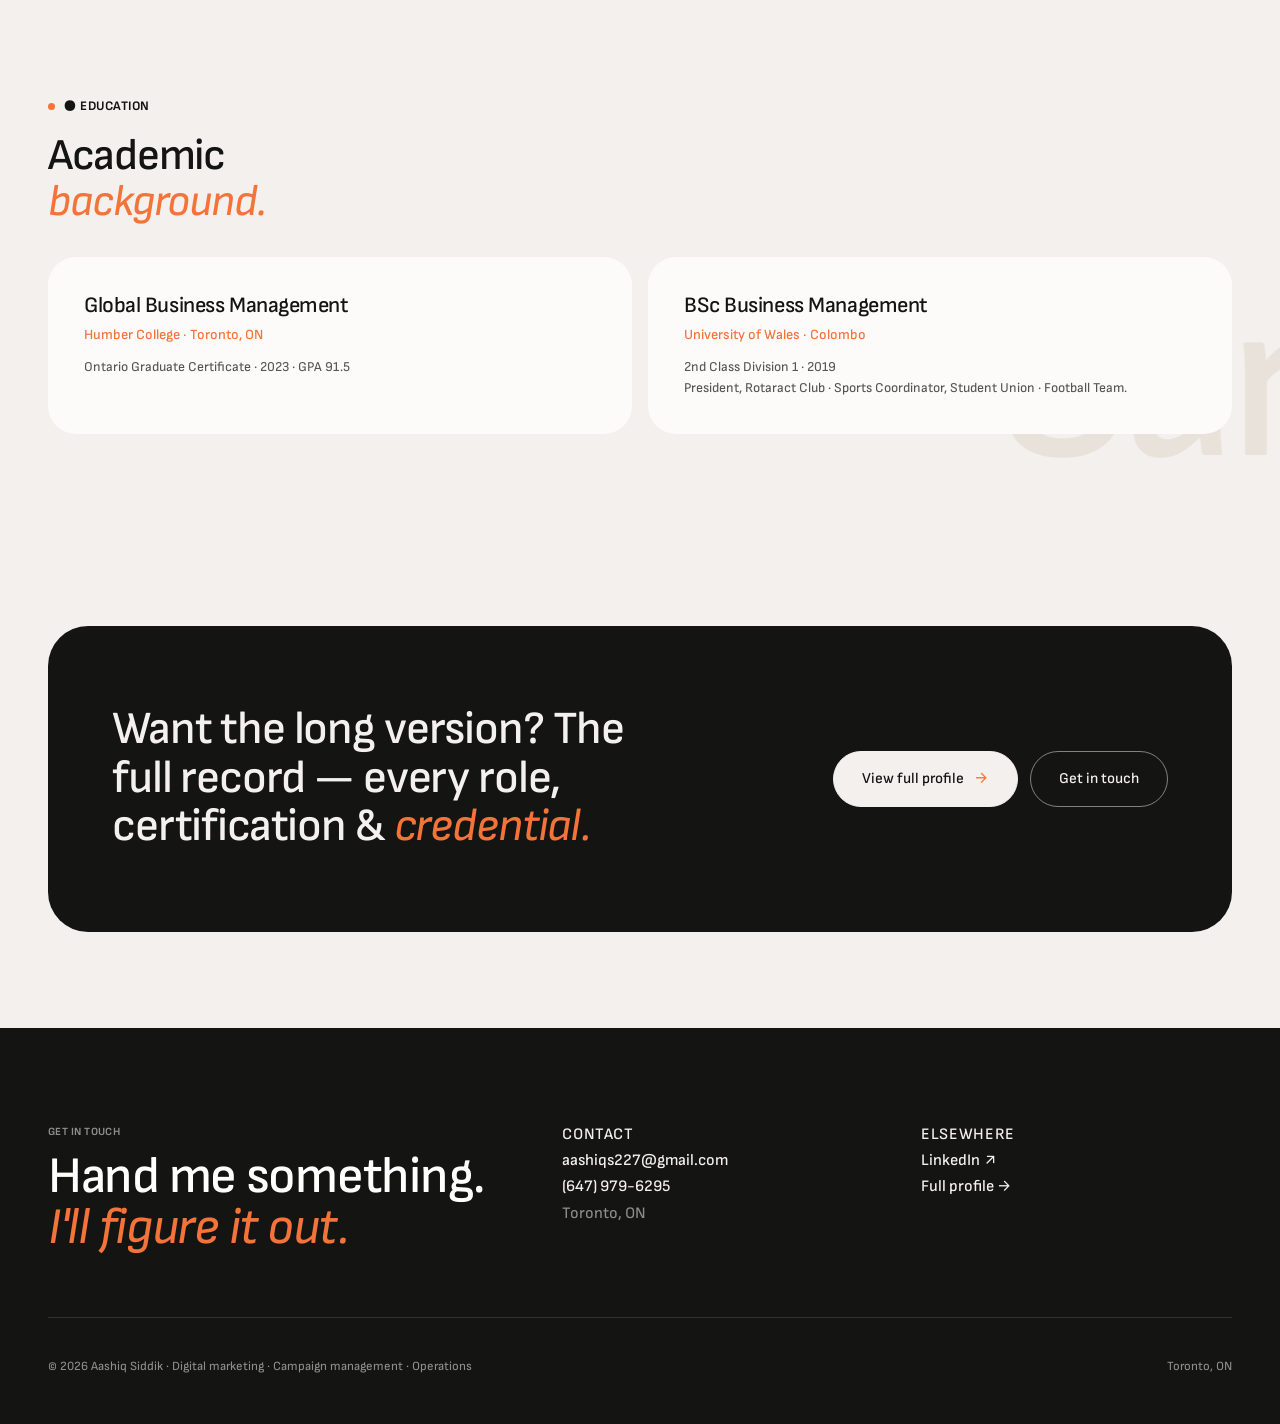
==== commit 6cdef693: "Remove the intro splash animation across all pages - Drop the dark cinematic splash/loading screen f" ====
--- a/index.html
+++ b/index.html
@@ -8,50 +8,6 @@
 <link rel="stylesheet" href="styles.css">
 </head>
 <body>
-
-<!-- =====================================================================
-     SPLASH — dark cinematic intro
-     ===================================================================== -->
-<div class="splash" id="splash" data-screen-label="00 Splash">
-  <div class="splash-arcs" aria-hidden="true">
-    <svg viewBox="0 0 1600 900" preserveAspectRatio="xMidYMid slice">
-      <!-- giant arc behind everything -->
-      <path d="M -200 750 Q 800 100 1800 750" style="--len: 2400; --delay: 0.4s"/>
-      <!-- mid orbit -->
-      <path d="M 100 900 Q 800 -100 1500 900" class="dim" style="--len: 2200; --delay: 0.7s"/>
-      <!-- thin ghost arcs -->
-      <path d="M -200 500 Q 800 200 1800 500" class="ghost" style="--len: 2000; --delay: 0s"/>
-      <path d="M -200 400 Q 800 700 1800 400" class="ghost" style="--len: 2000; --delay: 0.2s"/>
-      <!-- circular orbits left + right -->
-      <circle cx="220" cy="450" r="280" style="--len: 1800; --delay: 1.0s" class="dim"/>
-      <circle cx="1380" cy="450" r="280" style="--len: 1800; --delay: 1.2s" class="dim"/>
-      <!-- tiny dots -->
-      <circle cx="220" cy="170" r="3" class="dot" style="--delay: 2.1s"/>
-      <circle cx="1380" cy="730" r="3" class="dot" style="--delay: 2.3s"/>
-      <circle cx="800" cy="120" r="3" class="dot" style="--delay: 2.5s"/>
-    </svg>
-  </div>
-
-  <div class="splash-content">
-    <div class="splash-eyebrow">Portfolio · 2026</div>
-    <h1 class="splash-tagline">
-      <span class="line" data-stagger>Figures it out.</span>
-      <span class="line" data-stagger>Then <span class="italic">delivers.</span></span>
-    </h1>
-    <div class="splash-meta">
-      <span>Aashiq Siddik</span>
-      <span class="dot"></span>
-      <span>Digital Marketing &amp; Operations</span>
-      <span class="dot"></span>
-      <span>Toronto, ON</span>
-    </div>
-  </div>
-
-  <button class="splash-enter" id="enterBtn" type="button" aria-label="Enter portfolio">
-    <span class="splash-enter-circle"><span class="arrow">↓</span></span>
-    <span>Scroll or click to begin</span>
-  </button>
-</div>
 
 
 <!-- =====================================================================
--- a/styles.css
+++ b/styles.css
@@ -1106,12 +1106,9 @@
 section.ink ~ .global-orbit { opacity: 0; }
 
 /* ---------------------------------------------------------------------
-   PAGE-ENTRY (after splash)
-   --------------------------------------------------------------------- */
-main.app {
-  opacity: 0;
-  transition: opacity 600ms var(--ease-out) 200ms;
-}
+   PAGE-ENTRY — splash removed, content is visible immediately
+   --------------------------------------------------------------------- */
+main.app { opacity: 1; }
 main.app.ready { opacity: 1; }
 
 /* =====================================================================
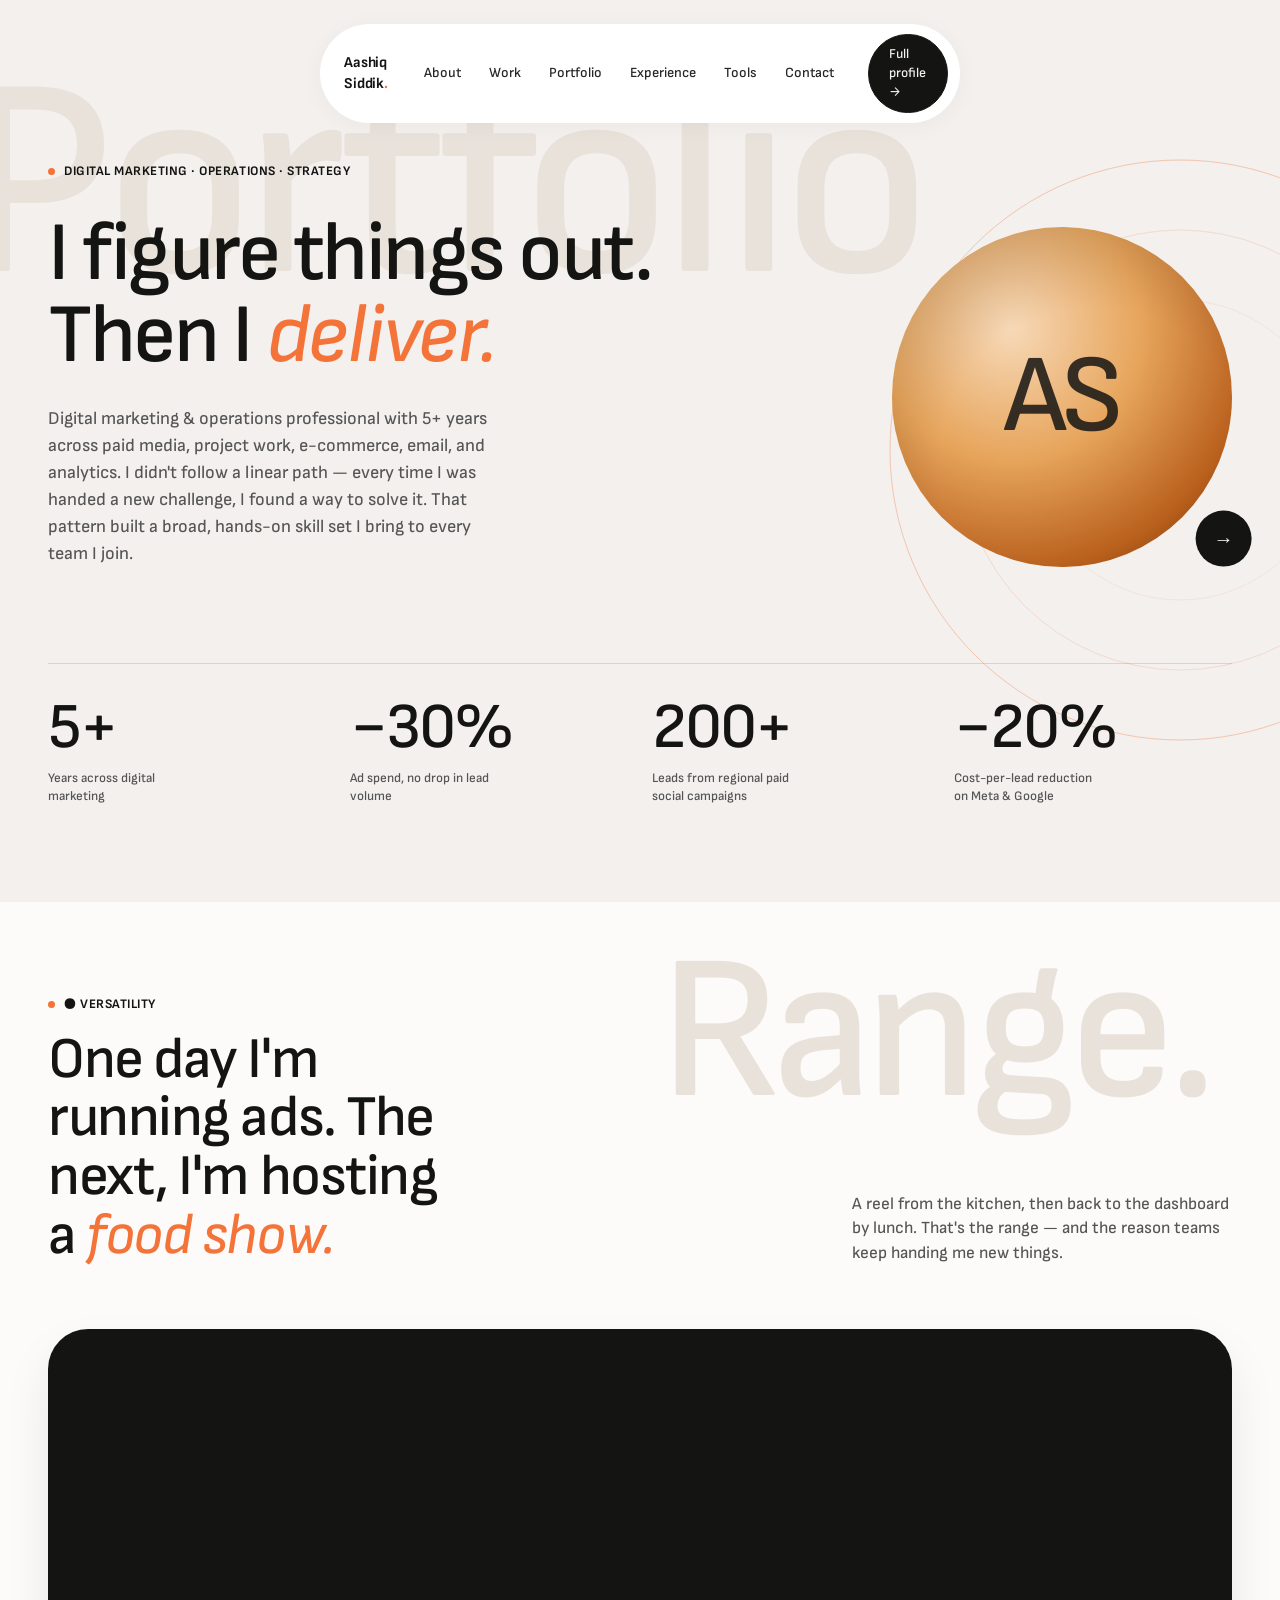
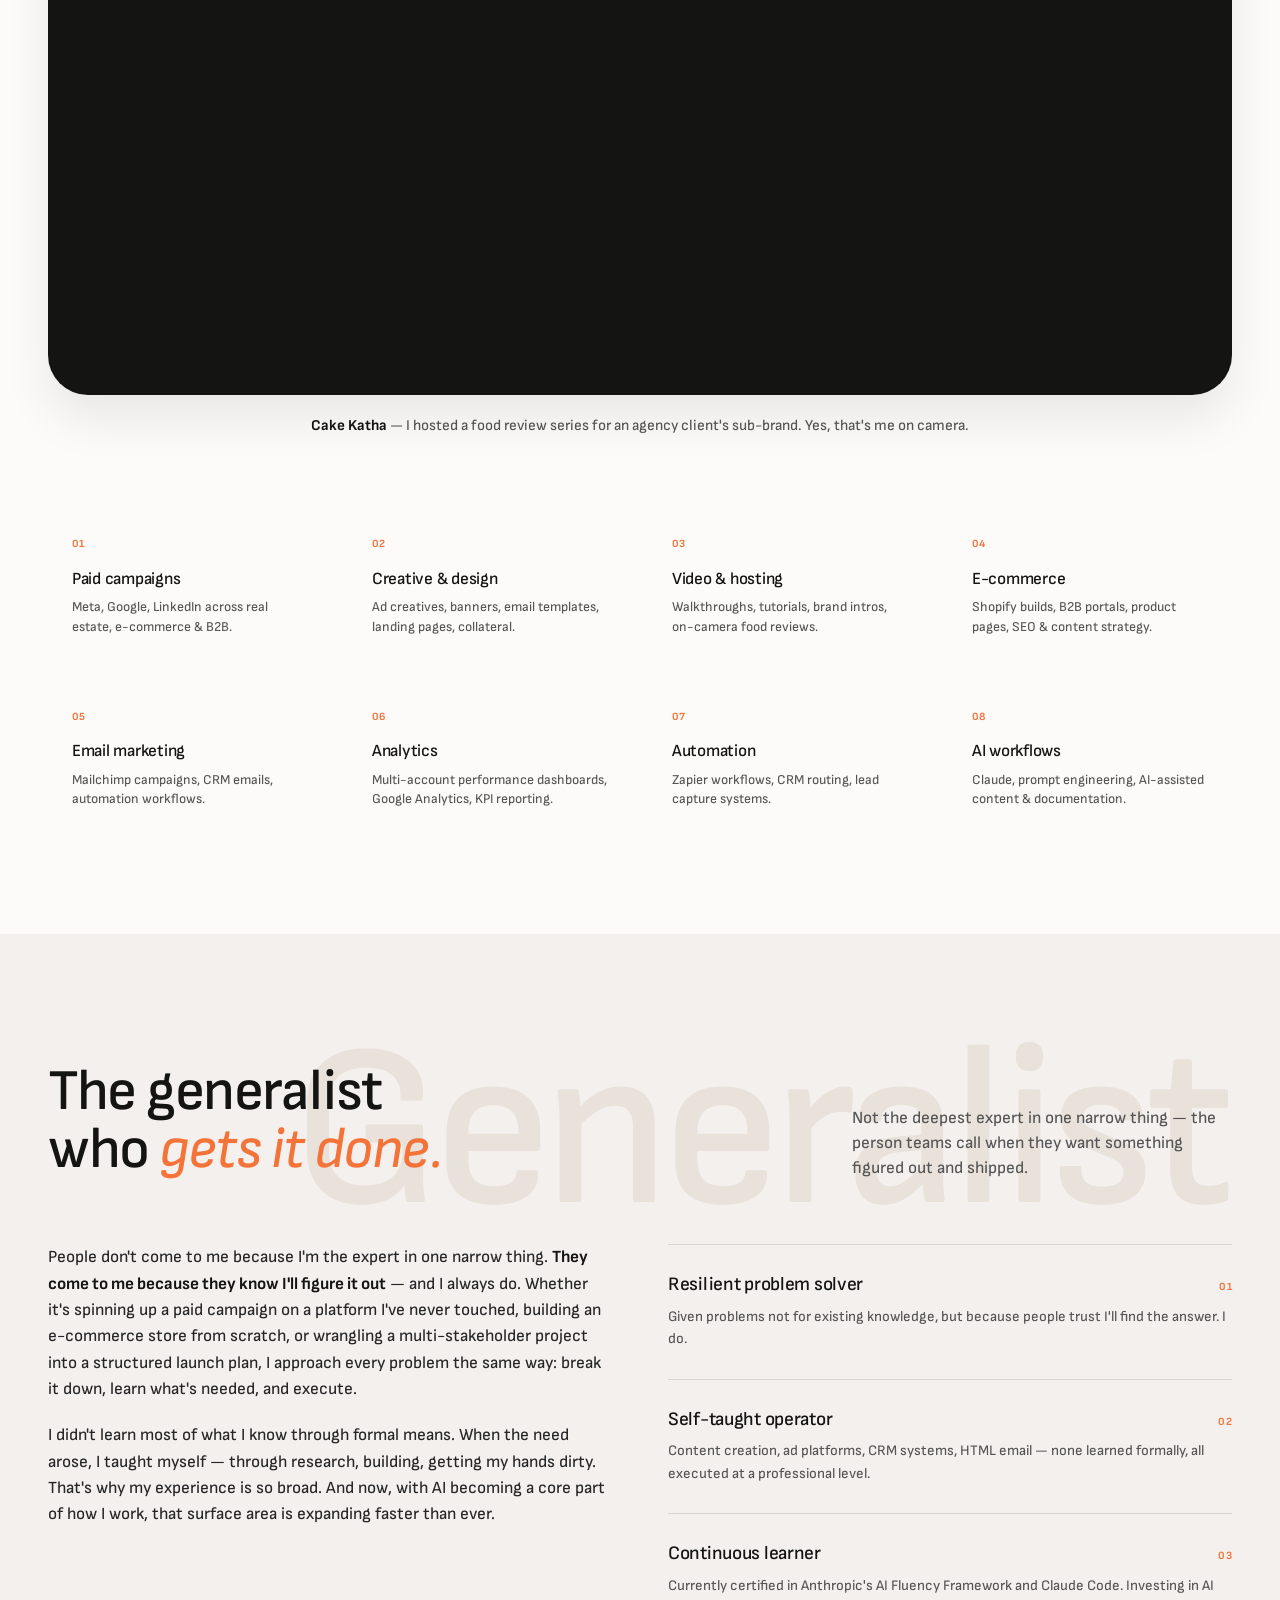
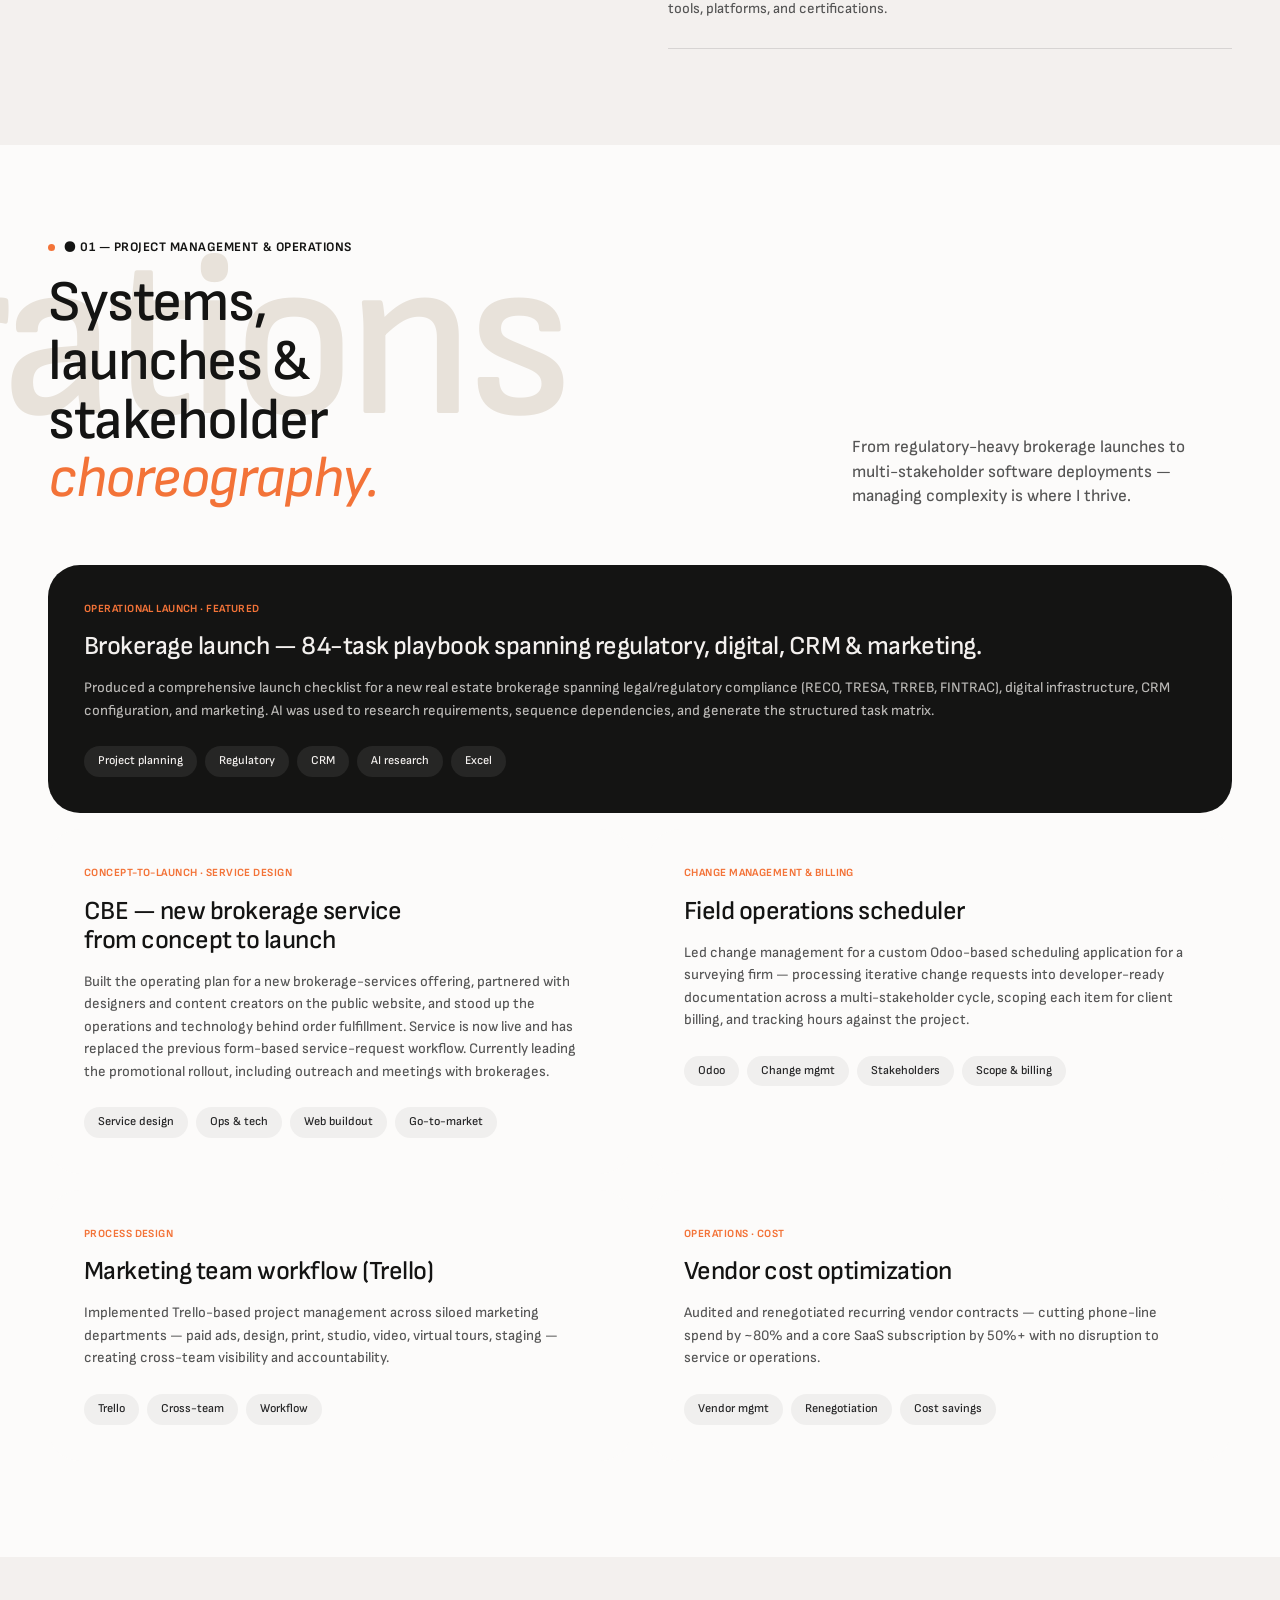
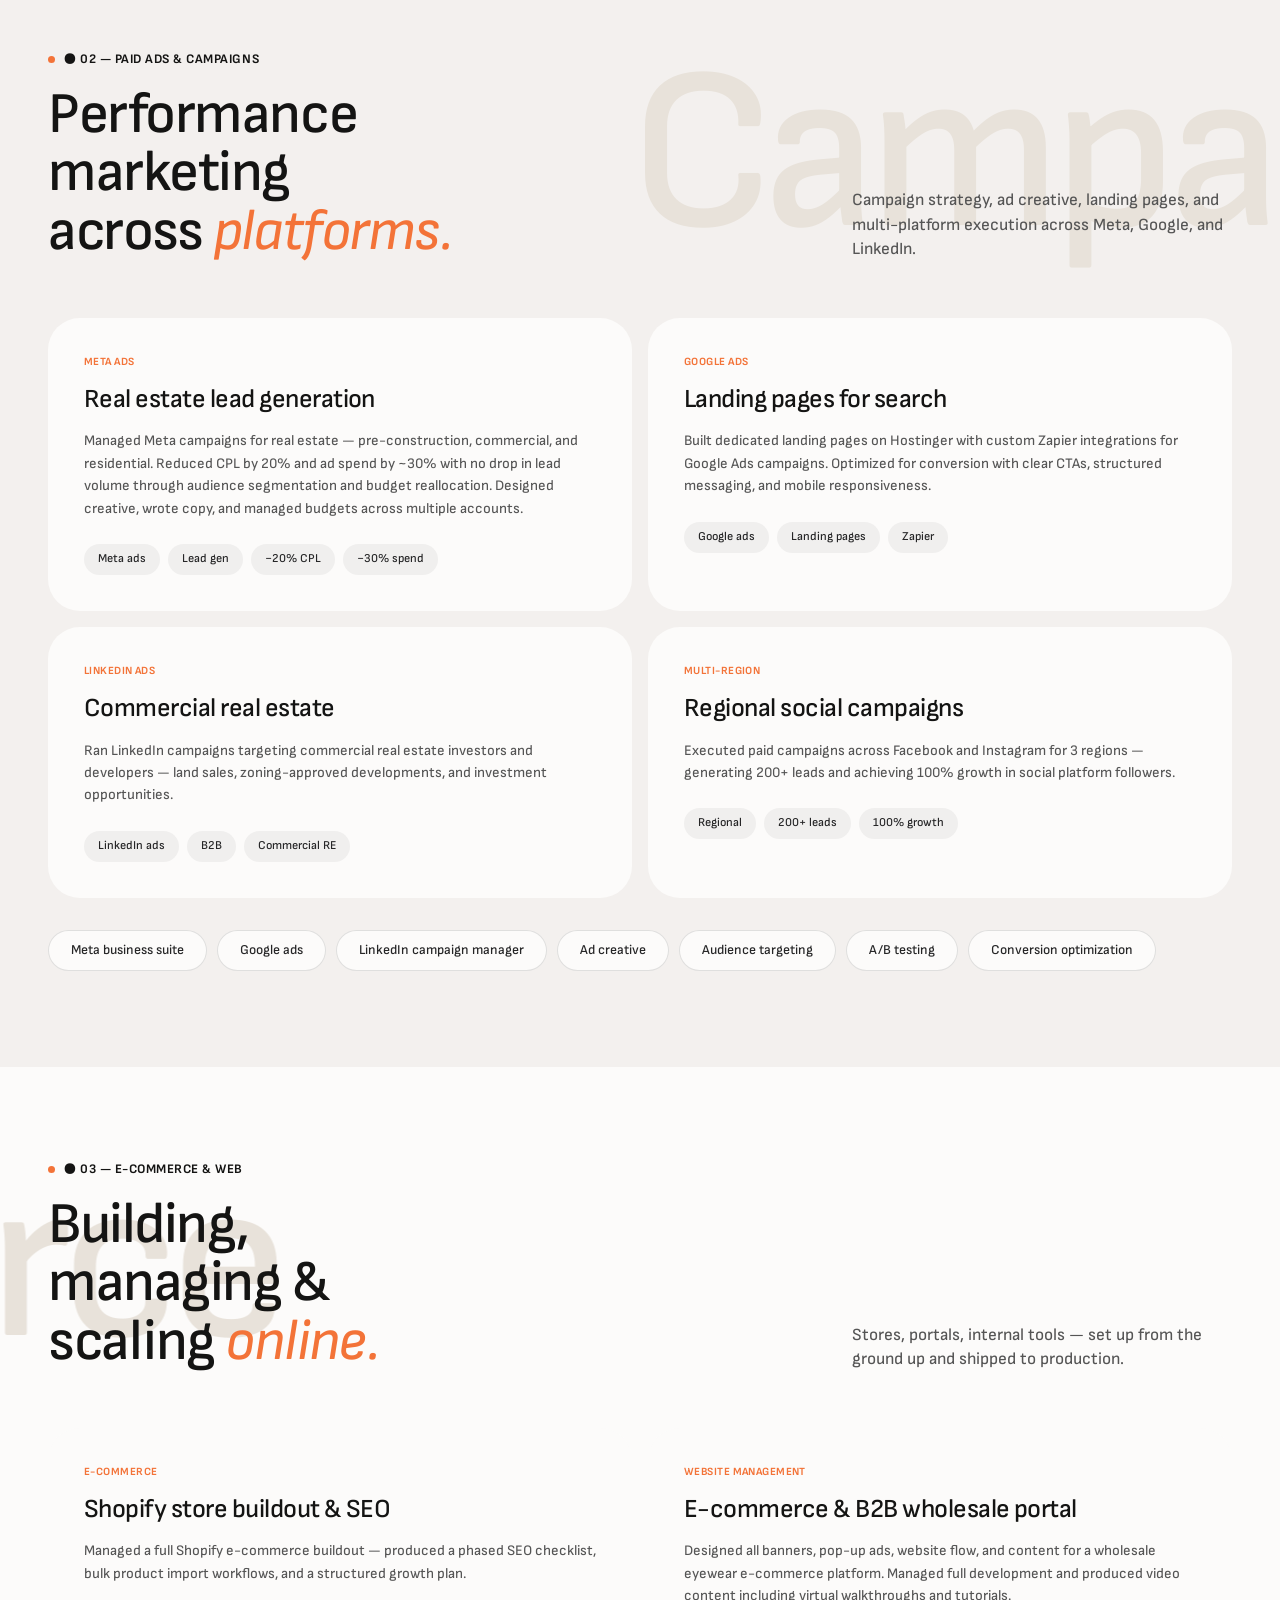
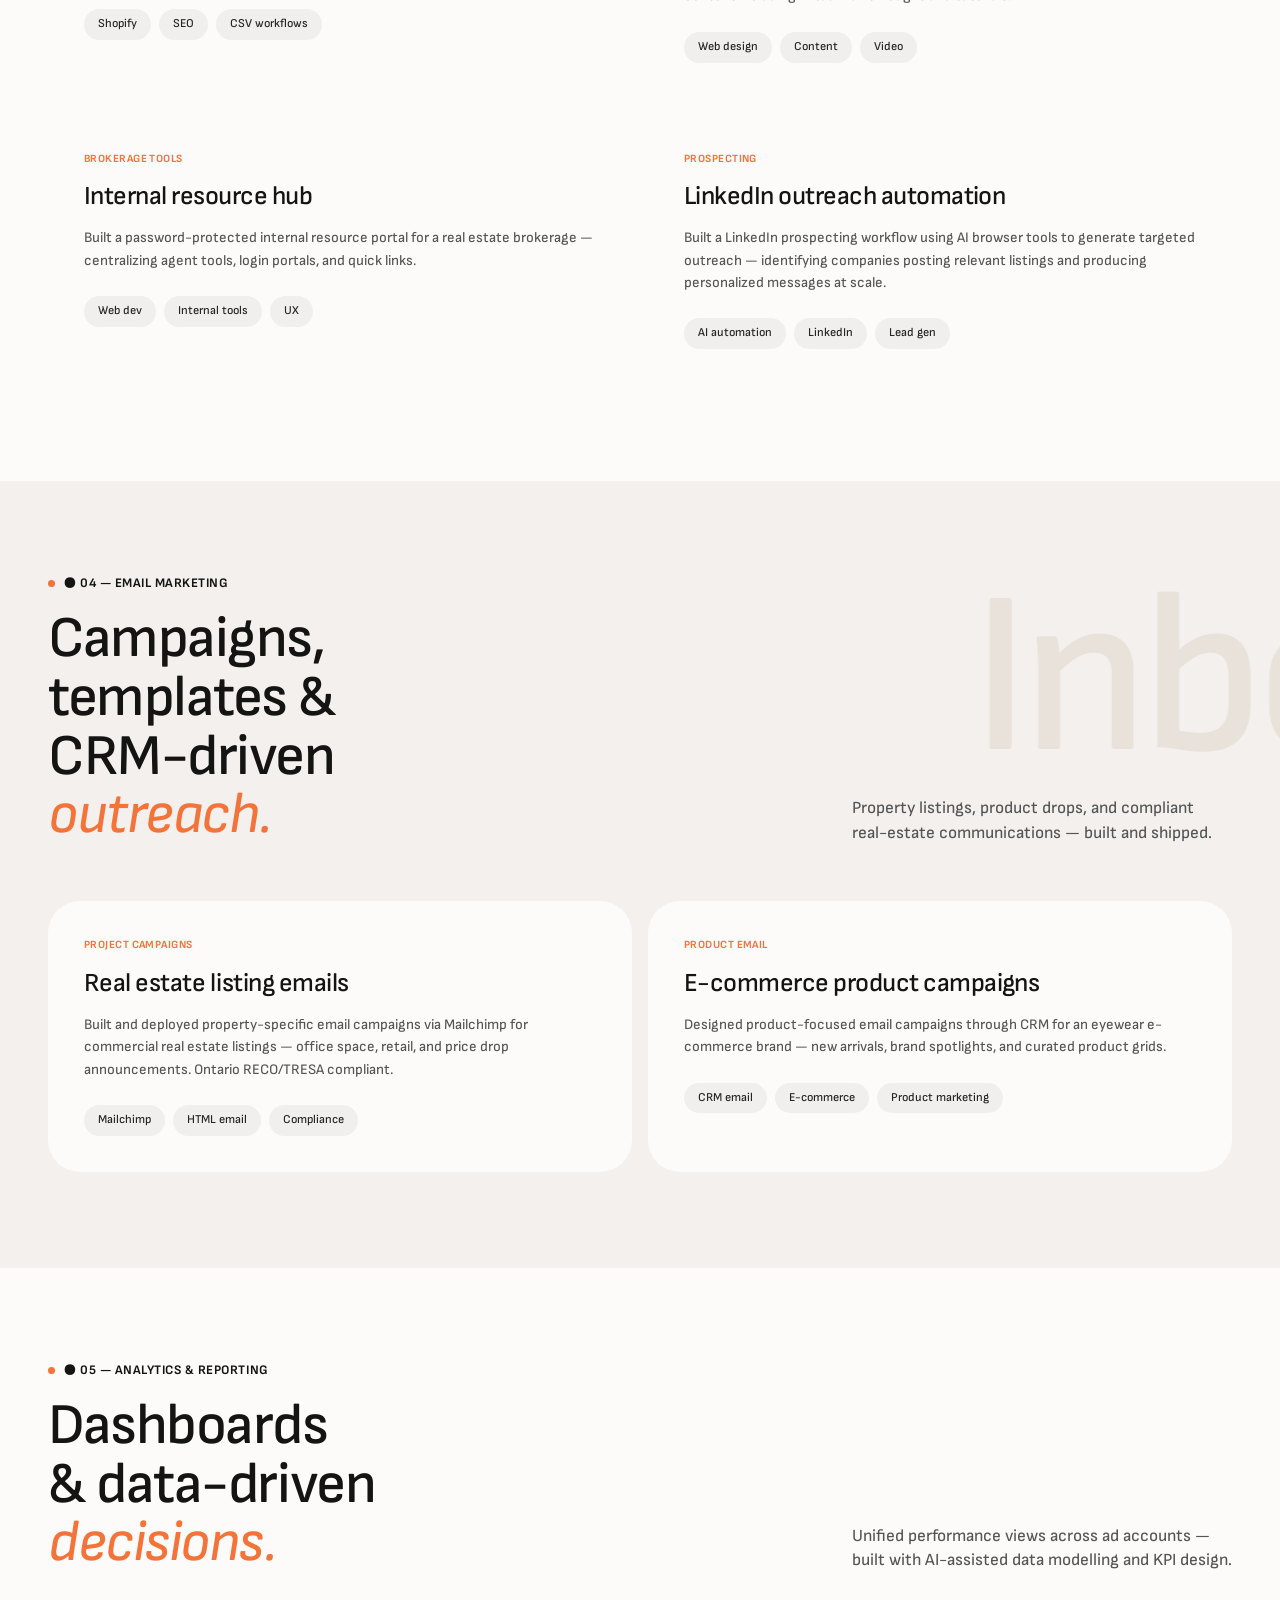
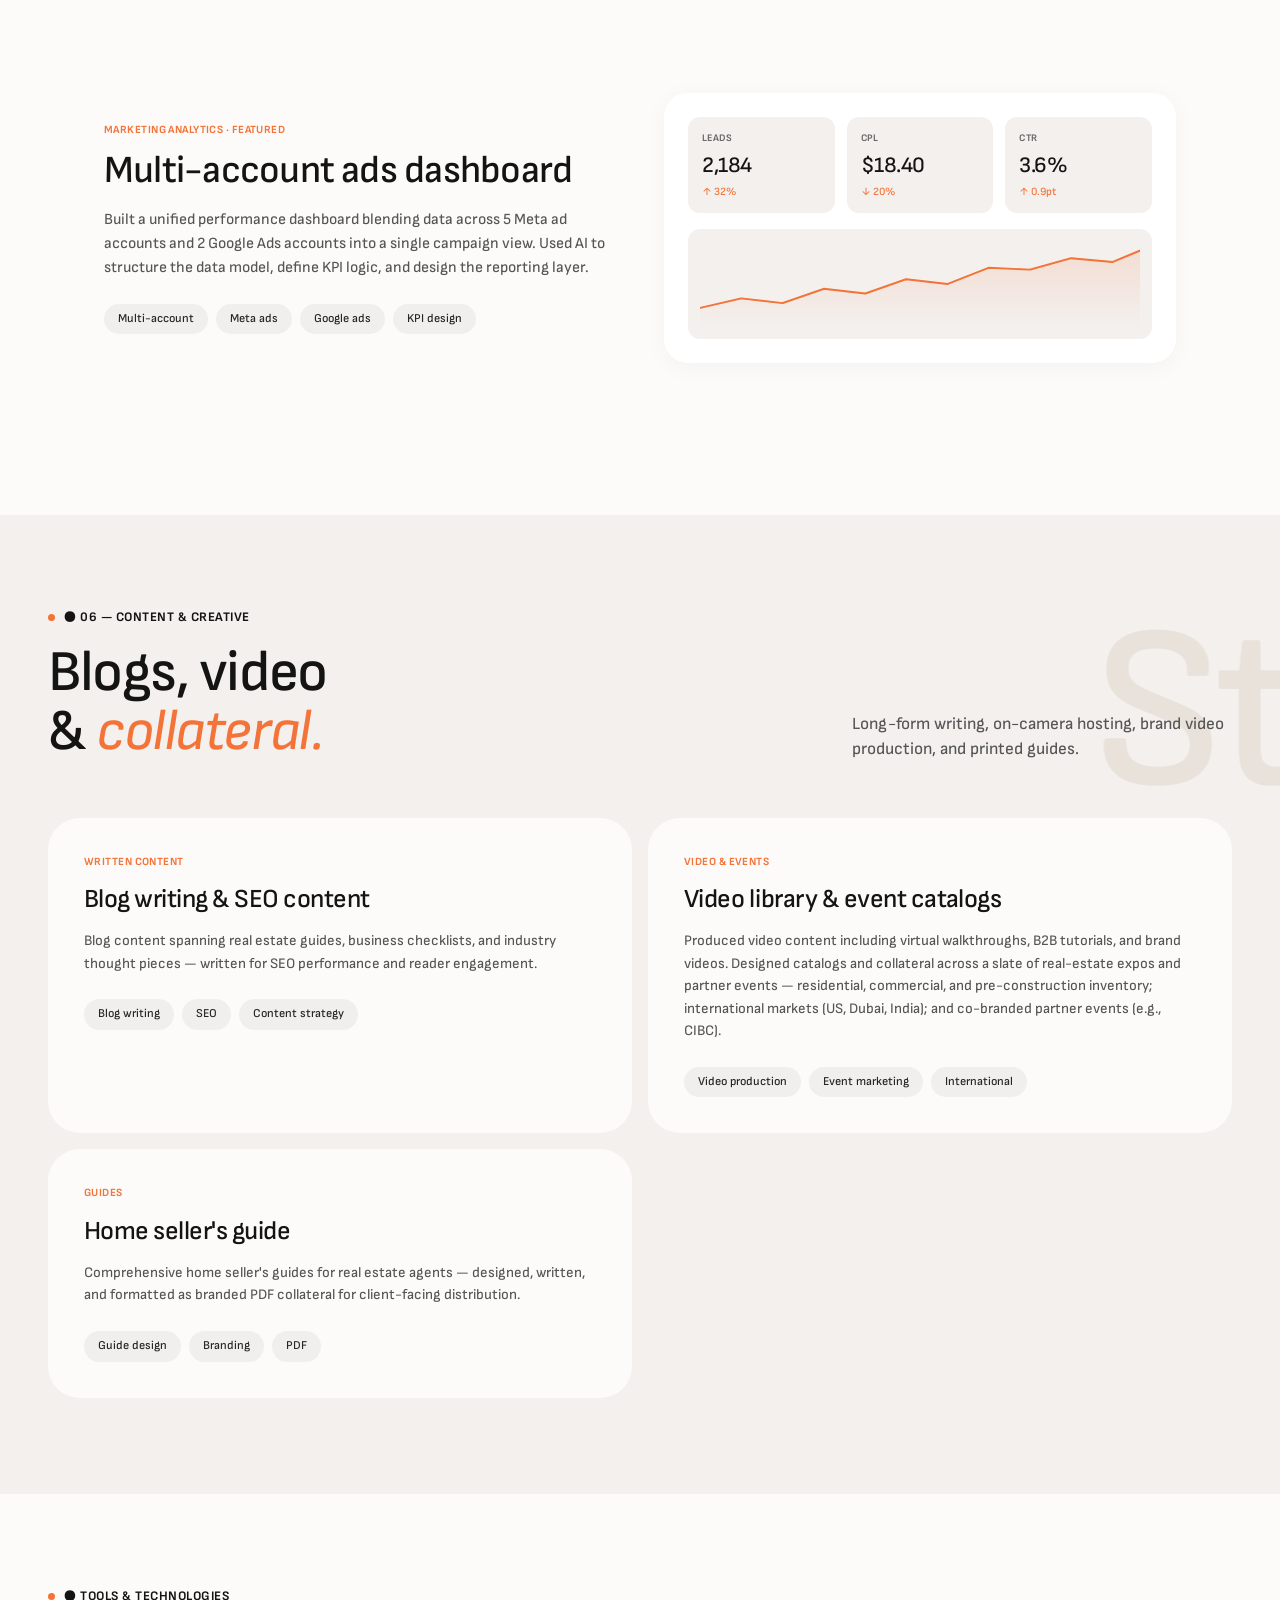
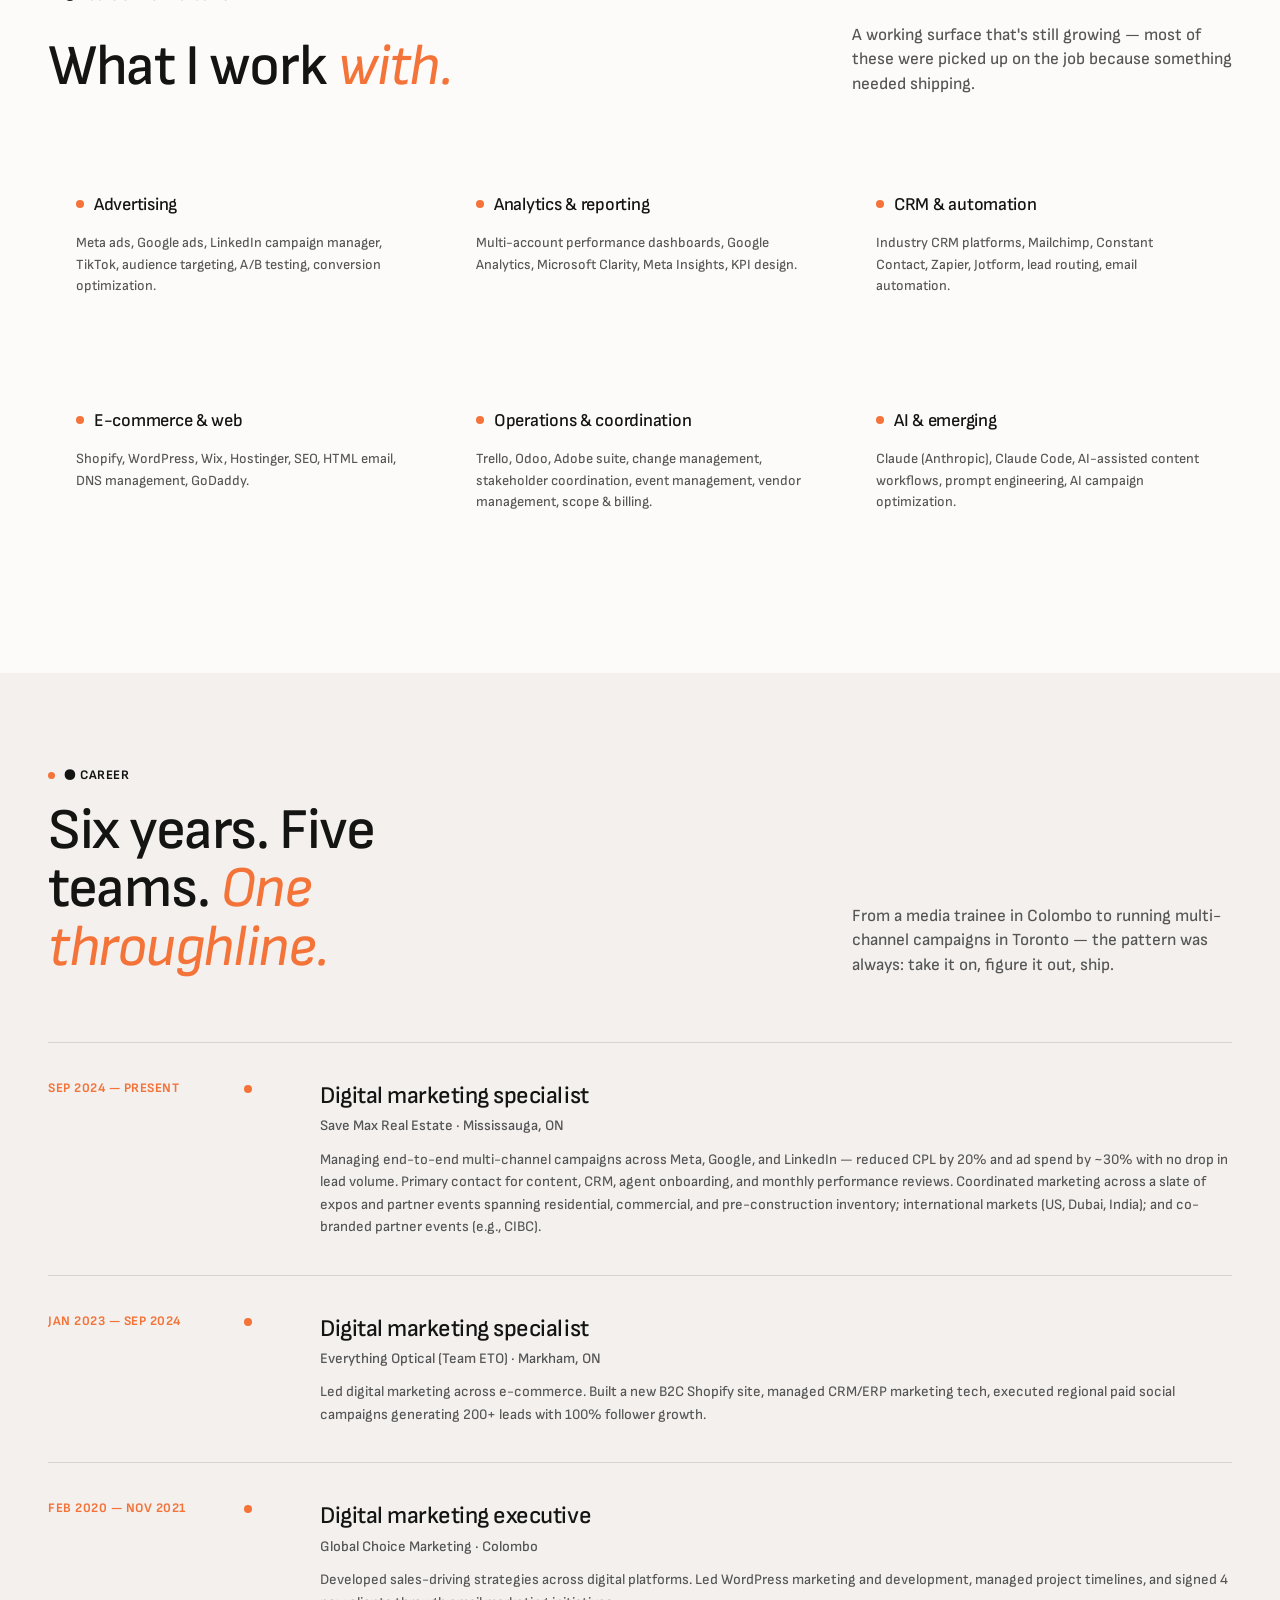
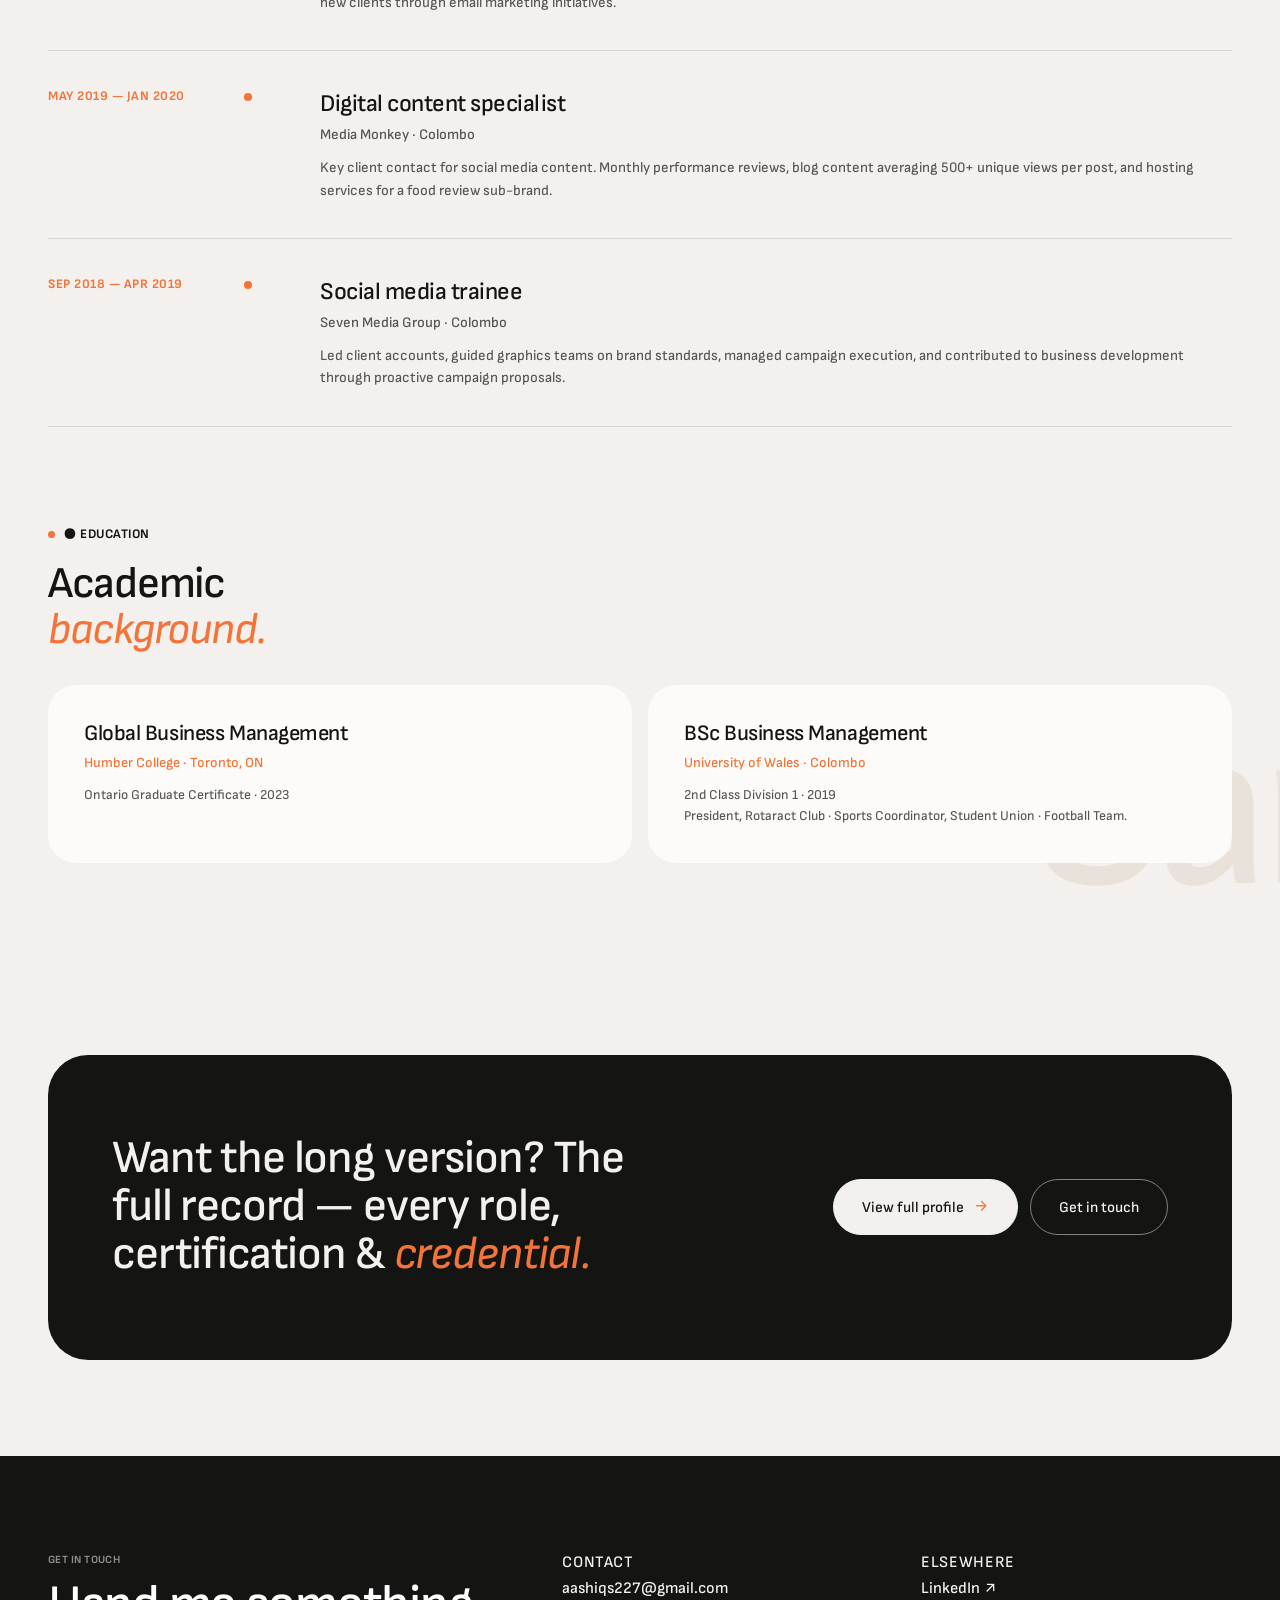
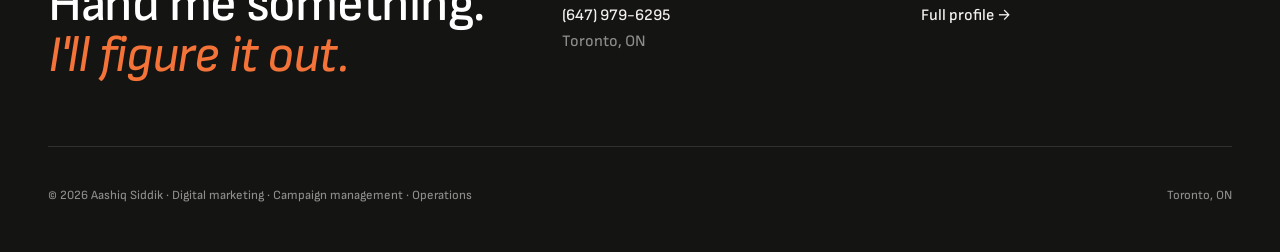
==== commit a1cab0ef: "Reframe portfolio around marketing + operations focus - Add CBE and vendor cost optimization to the " ====
--- a/index.html
+++ b/index.html
@@ -51,7 +51,7 @@
         <div>
           <div class="eyebrow reveal">Digital marketing · Operations · Strategy</div>
           <h1 class="reveal" data-delay="1">I figure things out.<br>Then I <em>deliver.</em></h1>
-          <p class="hero-lede reveal" data-delay="2">Digital marketing professional with 5+ years across paid media, project management, e-commerce, email, and analytics. I didn't follow a linear path — every time I was handed a new challenge, I found a way to solve it. That pattern built a broad, hands-on skill set I bring to every team I join.</p>
+          <p class="hero-lede reveal" data-delay="2">Digital marketing &amp; operations professional with 5+ years across paid media, project work, e-commerce, email, and analytics. I didn't follow a linear path — every time I was handed a new challenge, I found a way to solve it. That pattern built a broad, hands-on skill set I bring to every team I join.</p>
         </div>
         <div class="reveal" data-delay="3">
           <div class="portrait-wrap">
@@ -75,12 +75,12 @@
           <div class="stat-label">Years across digital marketing</div>
         </div>
         <div class="reveal" data-delay="2">
-          <div class="stat-num"><span data-count="6">6</span></div>
-          <div class="stat-label">Marketing verticals owned end-to-end</div>
+          <div class="stat-num">−<span data-count="30" data-suffix="%">30%</span></div>
+          <div class="stat-label">Ad spend, no drop in lead volume</div>
         </div>
         <div class="reveal" data-delay="3">
           <div class="stat-num"><span data-count="200" data-suffix="+">200+</span></div>
-          <div class="stat-label">Leads from multilingual campaigns</div>
+          <div class="stat-label">Leads from regional paid social campaigns</div>
         </div>
         <div class="reveal" data-delay="4">
           <div class="stat-num">−<span data-count="20" data-suffix="%">20%</span></div>
@@ -99,7 +99,7 @@
         <div class="eyebrow reveal">● Versatility</div>
         <div class="row">
           <h2 class="reveal" data-delay="1">One day I'm running ads. The next, I'm hosting a <em>food show.</em></h2>
-          <p class="lede reveal" data-delay="2">A reel from the kitchen, then back to Looker Studio by lunch. That's the range — and the reason teams keep handing me new things.</p>
+          <p class="lede reveal" data-delay="2">A reel from the kitchen, then back to the dashboard by lunch. That's the range — and the reason teams keep handing me new things.</p>
         </div>
       </div>
 
@@ -116,7 +116,7 @@
         <div class="v-tile reveal" data-delay="3"><div class="num">03</div><h4>Video &amp; hosting</h4><p>Walkthroughs, tutorials, brand intros, on-camera food reviews.</p></div>
         <div class="v-tile reveal" data-delay="4"><div class="num">04</div><h4>E-commerce</h4><p>Shopify builds, B2B portals, product pages, SEO &amp; content strategy.</p></div>
         <div class="v-tile reveal" data-delay="1"><div class="num">05</div><h4>Email marketing</h4><p>Mailchimp campaigns, CRM emails, automation workflows.</p></div>
-        <div class="v-tile reveal" data-delay="2"><div class="num">06</div><h4>Analytics</h4><p>Looker Studio dashboards, Google Analytics, performance reporting.</p></div>
+        <div class="v-tile reveal" data-delay="2"><div class="num">06</div><h4>Analytics</h4><p>Multi-account performance dashboards, Google Analytics, KPI reporting.</p></div>
         <div class="v-tile reveal" data-delay="3"><div class="num">07</div><h4>Automation</h4><p>Zapier workflows, CRM routing, lead capture systems.</p></div>
         <div class="v-tile reveal" data-delay="4"><div class="num">08</div><h4>AI workflows</h4><p>Claude, prompt engineering, AI-assisted content &amp; documentation.</p></div>
       </div>
@@ -182,17 +182,29 @@
           </div>
         </div>
         <div class="work-card reveal" data-delay="1">
-          <div class="work-label">Change management</div>
+          <div class="work-label">Concept-to-launch · Service design</div>
+          <h3>CBE — new brokerage service from concept to launch</h3>
+          <p class="work-desc">Built the operating plan for a new brokerage-services offering, partnered with designers and content creators on the public website, and stood up the operations and technology behind order fulfillment. Service is now live and has replaced the previous form-based service-request workflow. Currently leading the promotional rollout, including outreach and meetings with brokerages.</p>
+          <div class="chips"><span class="chip">Service design</span><span class="chip">Ops &amp; tech</span><span class="chip">Web buildout</span><span class="chip">Go-to-market</span></div>
+        </div>
+        <div class="work-card reveal" data-delay="2">
+          <div class="work-label">Change management &amp; billing</div>
           <h3>Field operations scheduler</h3>
-          <p class="work-desc">Led change management for a custom Odoo-based scheduling application for a surveying firm. Processed iterative change requests into developer-ready documentation across a multi-stakeholder cycle.</p>
-          <div class="chips"><span class="chip">Odoo</span><span class="chip">Change mgmt</span><span class="chip">Stakeholders</span></div>
-        </div>
-        <div class="work-card reveal" data-delay="2">
+          <p class="work-desc">Led change management for a custom Odoo-based scheduling application for a surveying firm — processing iterative change requests into developer-ready documentation across a multi-stakeholder cycle, scoping each item for client billing, and tracking hours against the project.</p>
+          <div class="chips"><span class="chip">Odoo</span><span class="chip">Change mgmt</span><span class="chip">Stakeholders</span><span class="chip">Scope &amp; billing</span></div>
+        </div>
+        <div class="work-card reveal" data-delay="1">
           <div class="work-label">Process design</div>
           <h3>Marketing team workflow (Trello)</h3>
           <p class="work-desc">Implemented Trello-based project management across siloed marketing departments — paid ads, design, print, studio, video, virtual tours, staging — creating cross-team visibility and accountability.</p>
           <div class="chips"><span class="chip">Trello</span><span class="chip">Cross-team</span><span class="chip">Workflow</span></div>
         </div>
+        <div class="work-card reveal" data-delay="2">
+          <div class="work-label">Operations · Cost</div>
+          <h3>Vendor cost optimization</h3>
+          <p class="work-desc">Audited and renegotiated recurring vendor contracts — cutting phone-line spend by ~80% and a core SaaS subscription by 50%+ with no disruption to service or operations.</p>
+          <div class="chips"><span class="chip">Vendor mgmt</span><span class="chip">Renegotiation</span><span class="chip">Cost savings</span></div>
+        </div>
       </div>
     </div>
   </section>
@@ -214,8 +226,8 @@
         <div class="work-card reveal" data-delay="1">
           <div class="work-label">Meta ads</div>
           <h3>Real estate lead generation</h3>
-          <p class="work-desc">Managed Meta campaigns for real estate — pre-construction, commercial, and residential. Reduced CPL by 20% through audience segmentation and budget reallocation. Designed creative, wrote copy, and managed budgets across multiple accounts.</p>
-          <div class="chips"><span class="chip">Meta ads</span><span class="chip">Lead gen</span><span class="chip">−20% CPL</span></div>
+          <p class="work-desc">Managed Meta campaigns for real estate — pre-construction, commercial, and residential. Reduced CPL by 20% and ad spend by ~30% with no drop in lead volume through audience segmentation and budget reallocation. Designed creative, wrote copy, and managed budgets across multiple accounts.</p>
+          <div class="chips"><span class="chip">Meta ads</span><span class="chip">Lead gen</span><span class="chip">−20% CPL</span><span class="chip">−30% spend</span></div>
         </div>
         <div class="work-card reveal" data-delay="2">
           <div class="work-label">Google ads</div>
@@ -231,9 +243,9 @@
         </div>
         <div class="work-card reveal" data-delay="2">
           <div class="work-label">Multi-region</div>
-          <h3>Multilingual social campaigns</h3>
-          <p class="work-desc">Executed paid campaigns across Facebook and Instagram in English, Spanish, and French for 3 regions — generating 200+ leads and achieving 100% growth in social platform followers.</p>
-          <div class="chips"><span class="chip">Multilingual</span><span class="chip">200+ leads</span><span class="chip">100% growth</span></div>
+          <h3>Regional social campaigns</h3>
+          <p class="work-desc">Executed paid campaigns across Facebook and Instagram for 3 regions — generating 200+ leads and achieving 100% growth in social platform followers.</p>
+          <div class="chips"><span class="chip">Regional</span><span class="chip">200+ leads</span><span class="chip">100% growth</span></div>
         </div>
       </div>
 
@@ -332,9 +344,9 @@
         <div>
           <div class="work-label" style="margin-bottom: 14px;">Marketing analytics · Featured</div>
           <h3 style="font-family: var(--font-display); font-size: clamp(28px, 3vw, 40px); font-weight: 500; letter-spacing: -0.02em; line-height: 1.05; color: var(--color-ink); margin-bottom: 16px;">Multi-account ads dashboard</h3>
-          <p style="font-size: 15.5px; line-height: 1.55; color: var(--color-granite); margin-bottom: 24px;">Built a Looker Studio dashboard blending Meta and Google Ads data across multiple ad accounts into a unified campaign performance view. Used AI to structure data models, define KPI logic, and design the reporting layer.</p>
+          <p style="font-size: 15.5px; line-height: 1.55; color: var(--color-granite); margin-bottom: 24px;">Built a unified performance dashboard blending data across 5 Meta ad accounts and 2 Google Ads accounts into a single campaign view. Used AI to structure the data model, define KPI logic, and design the reporting layer.</p>
           <div class="chips">
-            <span class="chip">Looker Studio</span><span class="chip">Meta ads</span><span class="chip">Google ads</span><span class="chip">KPI design</span>
+            <span class="chip">Multi-account</span><span class="chip">Meta ads</span><span class="chip">Google ads</span><span class="chip">KPI design</span>
           </div>
         </div>
         <div class="dashboard-mock" aria-hidden="true">
@@ -378,8 +390,8 @@
         <div class="work-card reveal" data-delay="2">
           <div class="work-label">Video &amp; events</div>
           <h3>Video library &amp; event catalogs</h3>
-          <p class="work-desc">Produced video content including virtual walkthroughs, B2B tutorials, and brand videos. Designed event catalogs and collateral for real estate expos including the Dubai Real Estate Expo.</p>
-          <div class="chips"><span class="chip">Video production</span><span class="chip">Event marketing</span></div>
+          <p class="work-desc">Produced video content including virtual walkthroughs, B2B tutorials, and brand videos. Designed catalogs and collateral across a slate of real-estate expos and partner events — residential, commercial, and pre-construction inventory; international markets (US, Dubai, India); and co-branded partner events (e.g., CIBC).</p>
+          <div class="chips"><span class="chip">Video production</span><span class="chip">Event marketing</span><span class="chip">International</span></div>
         </div>
         <div class="work-card reveal" data-delay="3">
           <div class="work-label">Guides</div>
@@ -406,10 +418,10 @@
 
       <div class="tools-grid">
         <div class="tool-group reveal" data-delay="1"><h4>Advertising</h4><p>Meta ads, Google ads, LinkedIn campaign manager, TikTok, audience targeting, A/B testing, conversion optimization.</p></div>
-        <div class="tool-group reveal" data-delay="2"><h4>Analytics &amp; reporting</h4><p>Looker Studio, Google Analytics, Microsoft Clarity, Meta Insights, performance dashboards, KPI design.</p></div>
+        <div class="tool-group reveal" data-delay="2"><h4>Analytics &amp; reporting</h4><p>Multi-account performance dashboards, Google Analytics, Microsoft Clarity, Meta Insights, KPI design.</p></div>
         <div class="tool-group reveal" data-delay="3"><h4>CRM &amp; automation</h4><p>Industry CRM platforms, Mailchimp, Constant Contact, Zapier, Jotform, lead routing, email automation.</p></div>
         <div class="tool-group reveal" data-delay="1"><h4>E-commerce &amp; web</h4><p>Shopify, WordPress, Wix, Hostinger, SEO, HTML email, DNS management, GoDaddy.</p></div>
-        <div class="tool-group reveal" data-delay="2"><h4>Project &amp; design</h4><p>Trello, Asana, Adobe suite, cross-functional coordination, stakeholder management, change management.</p></div>
+        <div class="tool-group reveal" data-delay="2"><h4>Operations &amp; coordination</h4><p>Trello, Odoo, Adobe suite, change management, stakeholder coordination, event management, vendor management, scope &amp; billing.</p></div>
         <div class="tool-group reveal" data-delay="3"><h4>AI &amp; emerging</h4><p>Claude (Anthropic), Claude Code, AI-assisted content workflows, prompt engineering, AI campaign optimization.</p></div>
       </div>
     </div>
@@ -434,7 +446,7 @@
           <div class="tl-body">
             <div class="tl-role">Digital marketing specialist</div>
             <div class="tl-company">Save Max Real Estate · Mississauga, ON</div>
-            <p class="tl-desc">Managing end-to-end multi-channel campaigns across Meta, Google, and LinkedIn. Reduced CPL by 20% through audience segmentation. Primary contact for content, CRM management, agent onboarding, and monthly performance reviews. Coordinated marketing for the Dubai Real Estate Expo.</p>
+            <p class="tl-desc">Managing end-to-end multi-channel campaigns across Meta, Google, and LinkedIn — reduced CPL by 20% and ad spend by ~30% with no drop in lead volume. Primary contact for content, CRM, agent onboarding, and monthly performance reviews. Coordinated marketing across a slate of expos and partner events spanning residential, commercial, and pre-construction inventory; international markets (US, Dubai, India); and co-branded partner events (e.g., CIBC).</p>
           </div>
         </div>
         <div class="tl-row reveal">
@@ -442,7 +454,7 @@
           <div class="tl-body">
             <div class="tl-role">Digital marketing specialist</div>
             <div class="tl-company">Everything Optical (Team ETO) · Markham, ON</div>
-            <p class="tl-desc">Led digital marketing across e-commerce. Built a new B2C Shopify site, managed CRM/ERP marketing tech, executed multilingual paid campaigns generating 200+ leads with 100% social follower growth.</p>
+            <p class="tl-desc">Led digital marketing across e-commerce. Built a new B2C Shopify site, managed CRM/ERP marketing tech, executed regional paid social campaigns generating 200+ leads with 100% follower growth.</p>
           </div>
         </div>
         <div class="tl-row reveal">
@@ -480,7 +492,7 @@
           <div class="edu-card reveal" data-delay="1">
             <h4>Global Business Management</h4>
             <div class="edu-school">Humber College · Toronto, ON</div>
-            <p class="edu-detail">Ontario Graduate Certificate · 2023 · GPA 91.5</p>
+            <p class="edu-detail">Ontario Graduate Certificate · 2023</p>
           </div>
           <div class="edu-card reveal" data-delay="2">
             <h4>BSc Business Management</h4>
